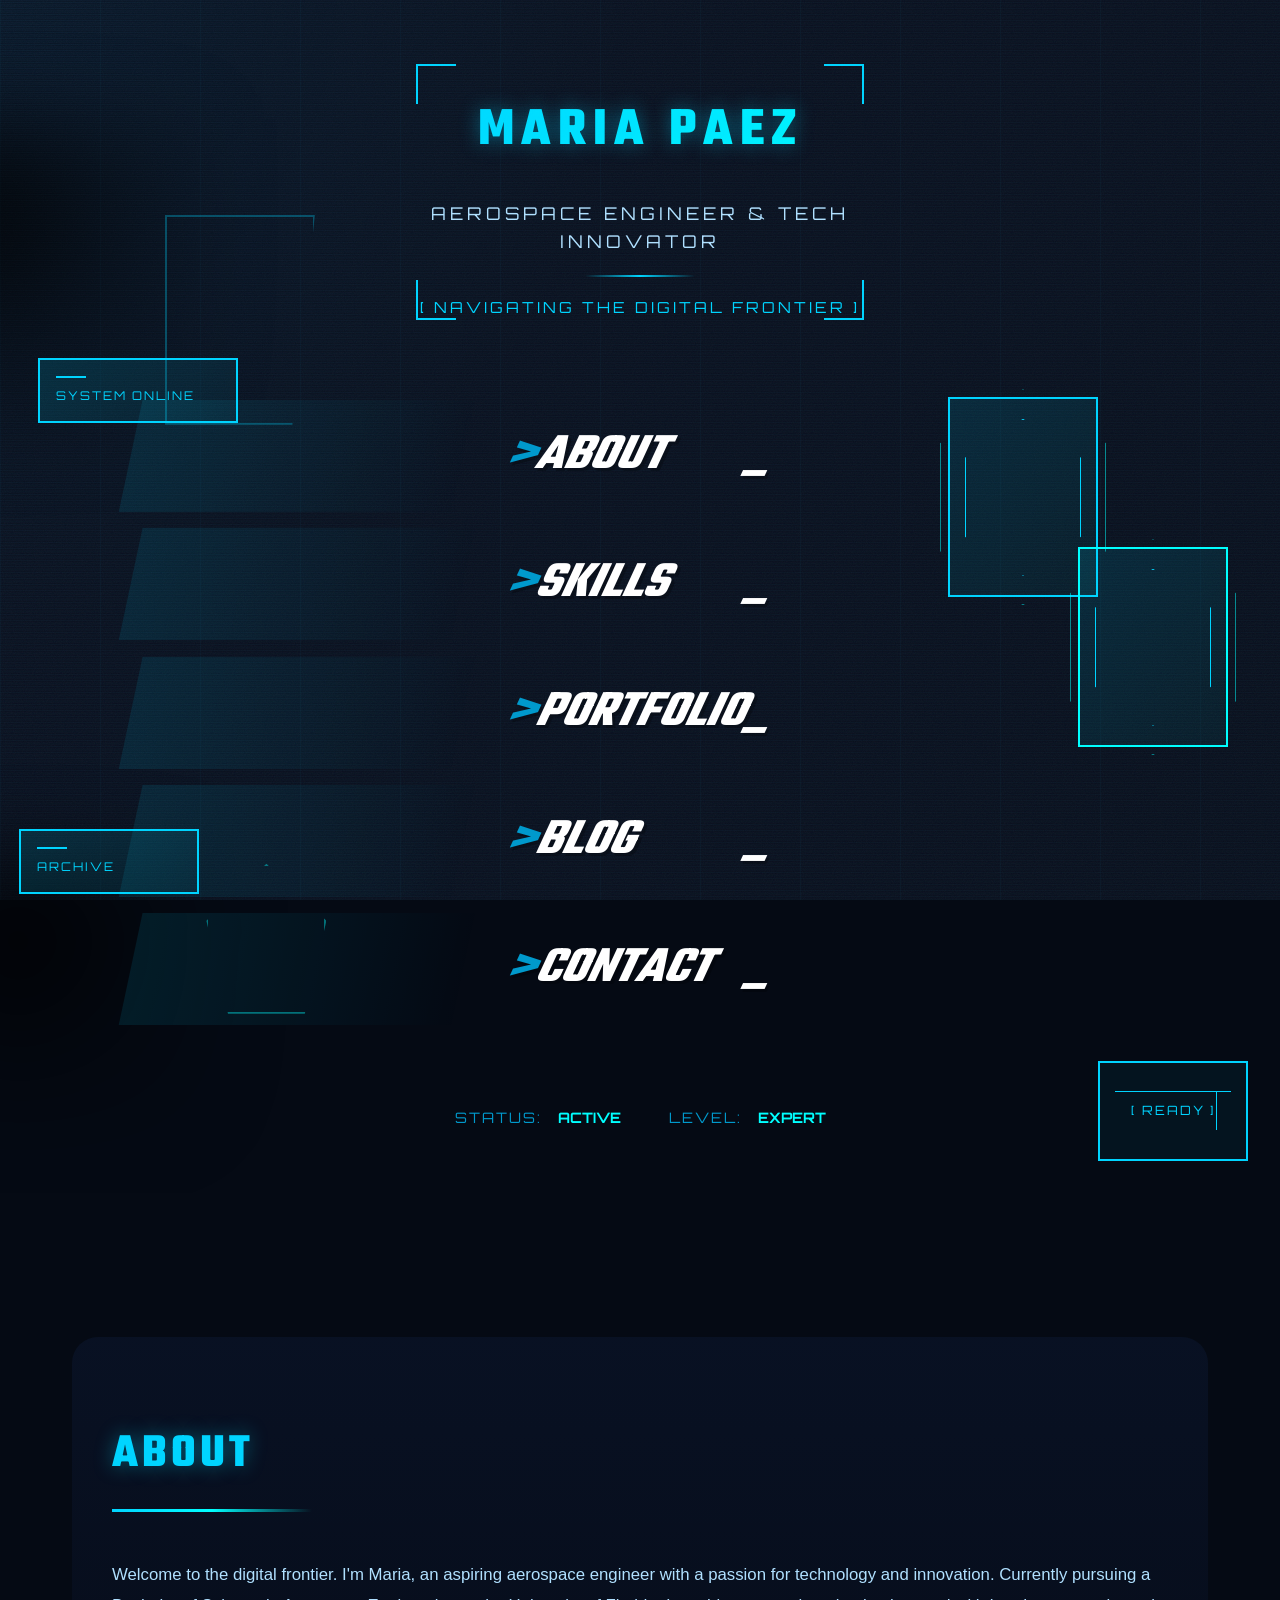
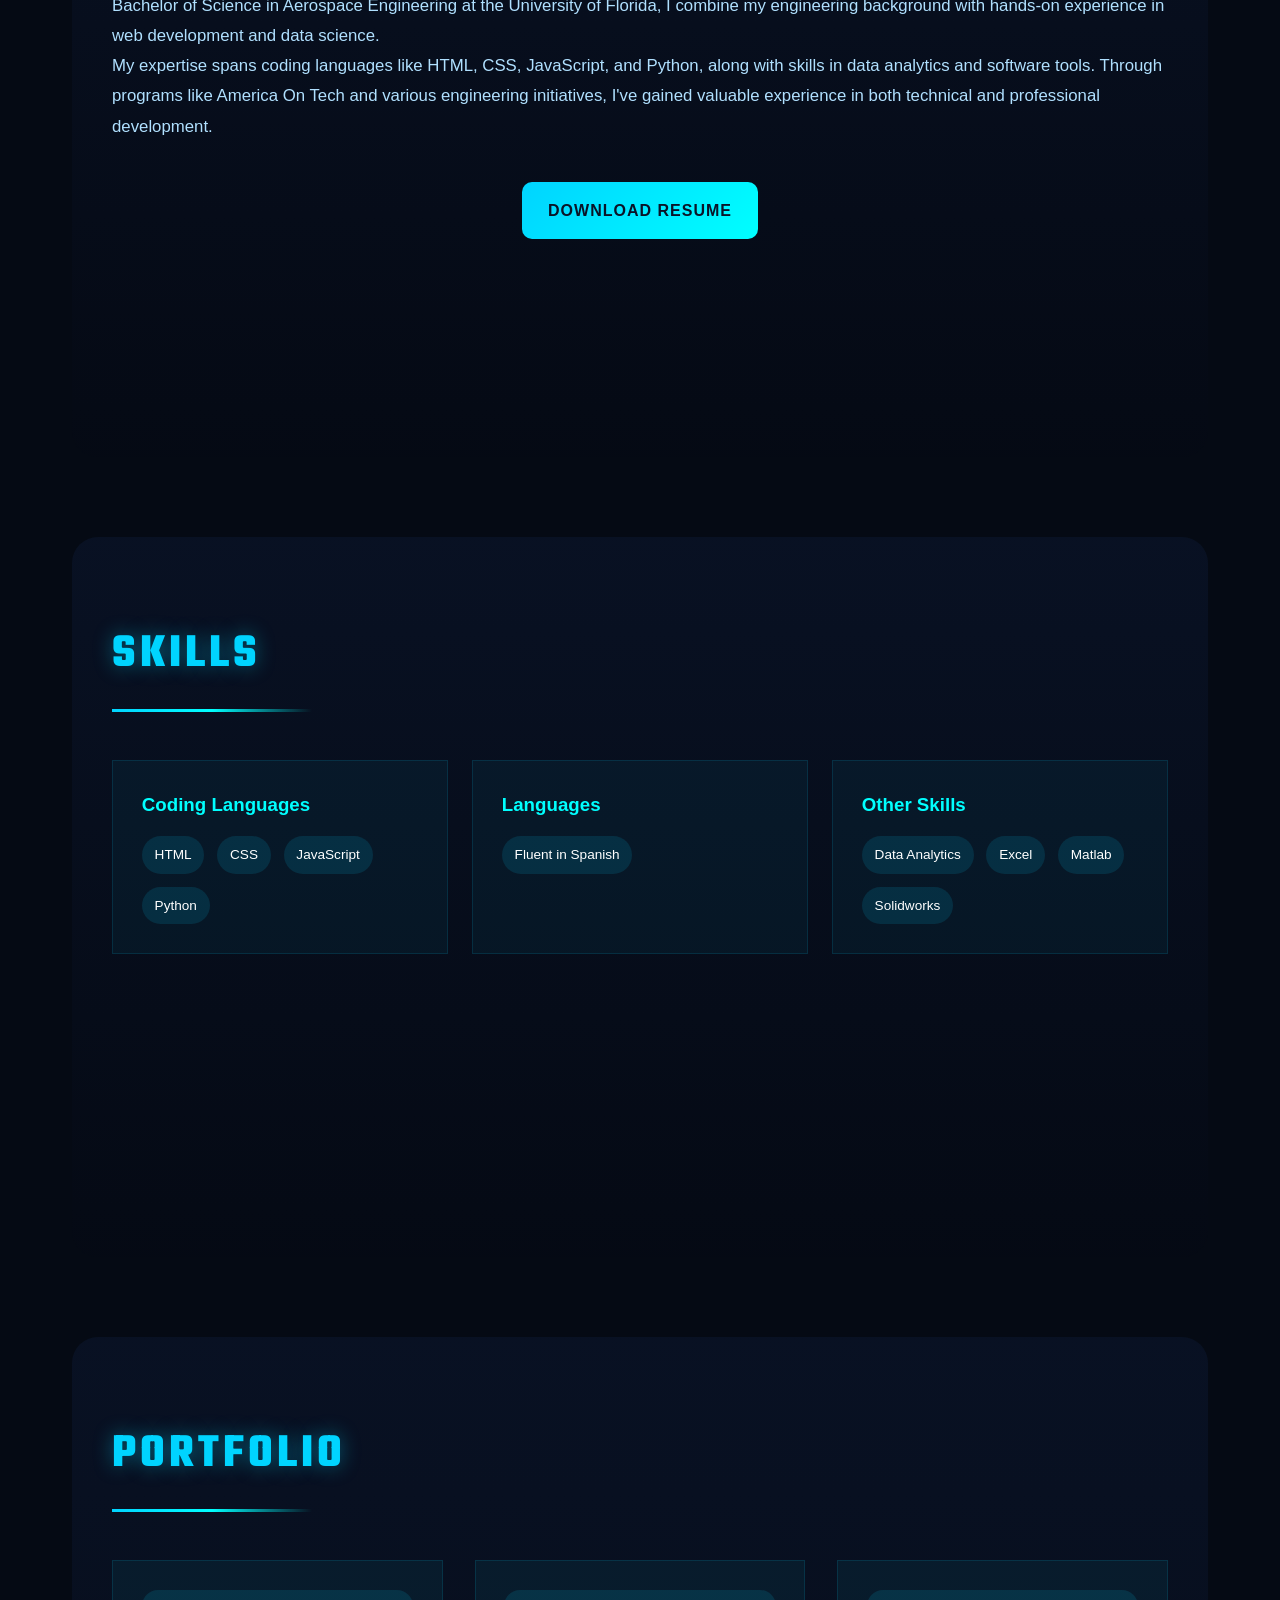
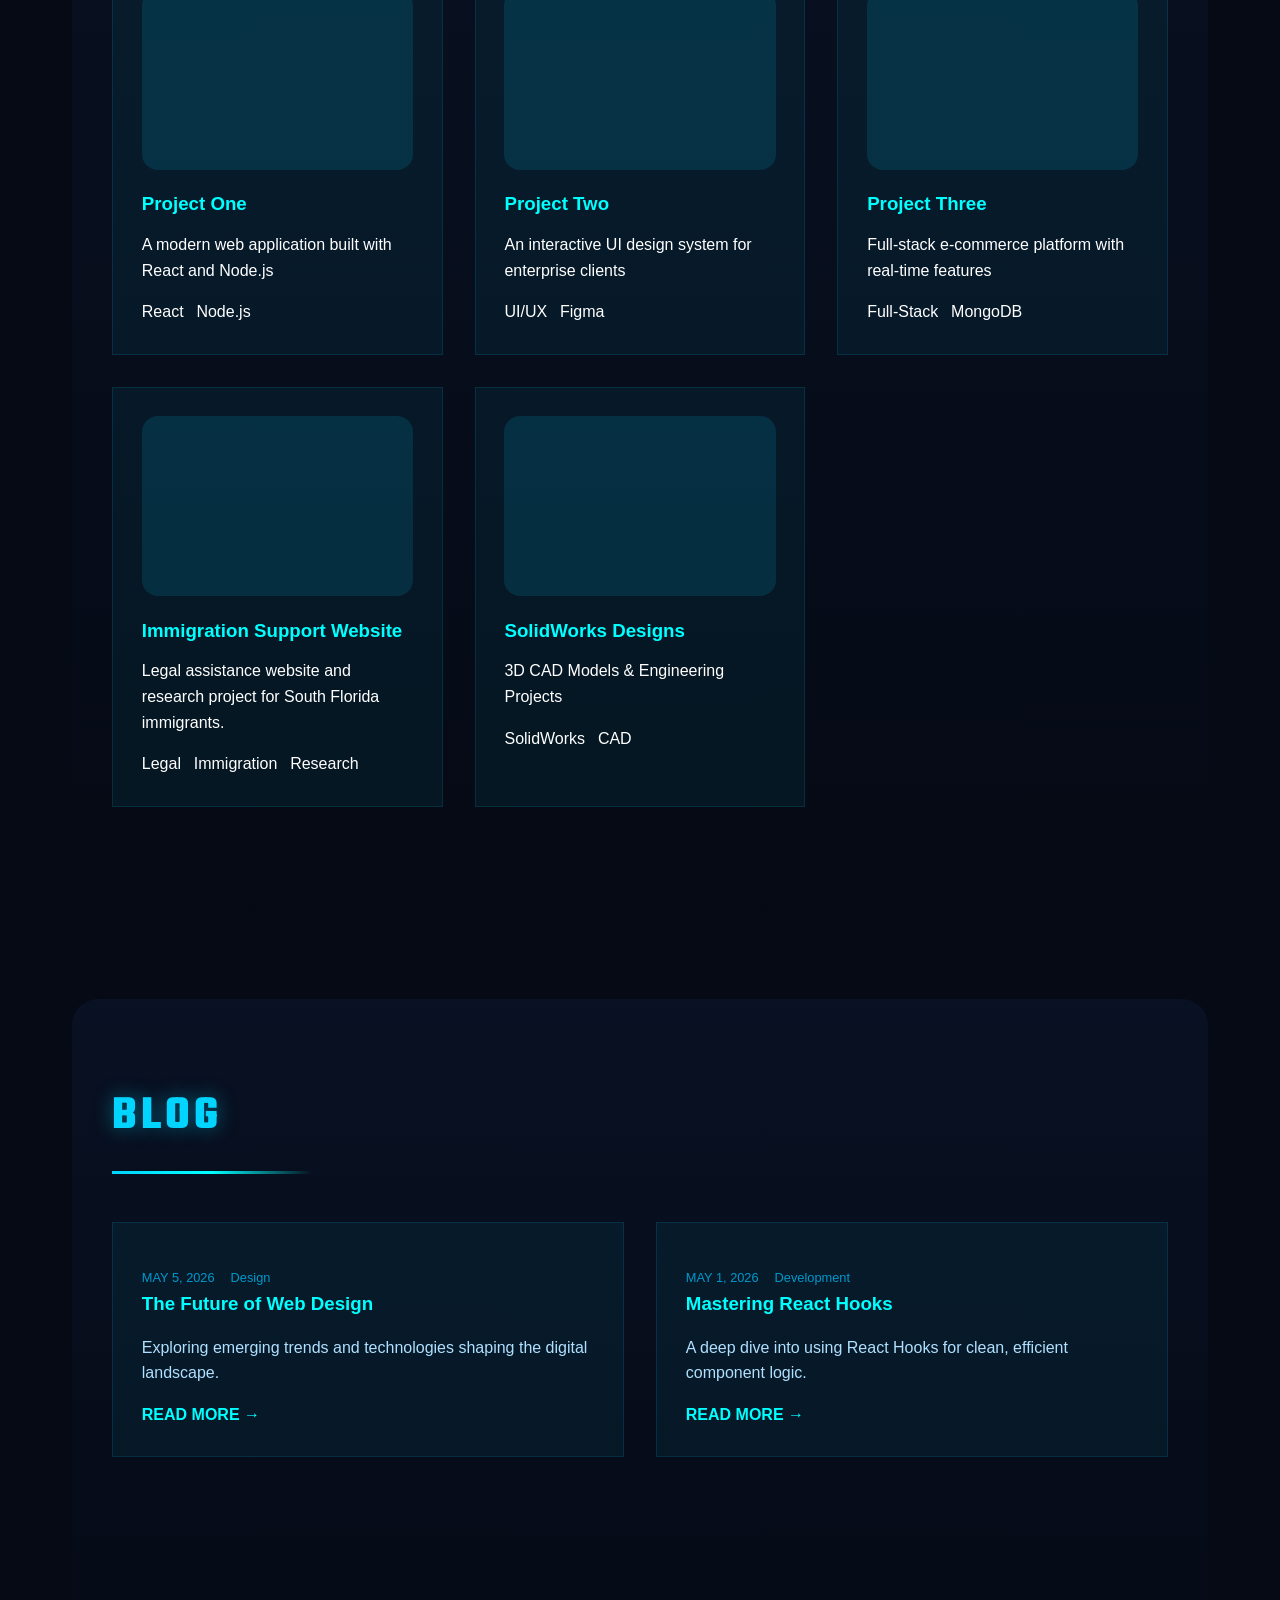
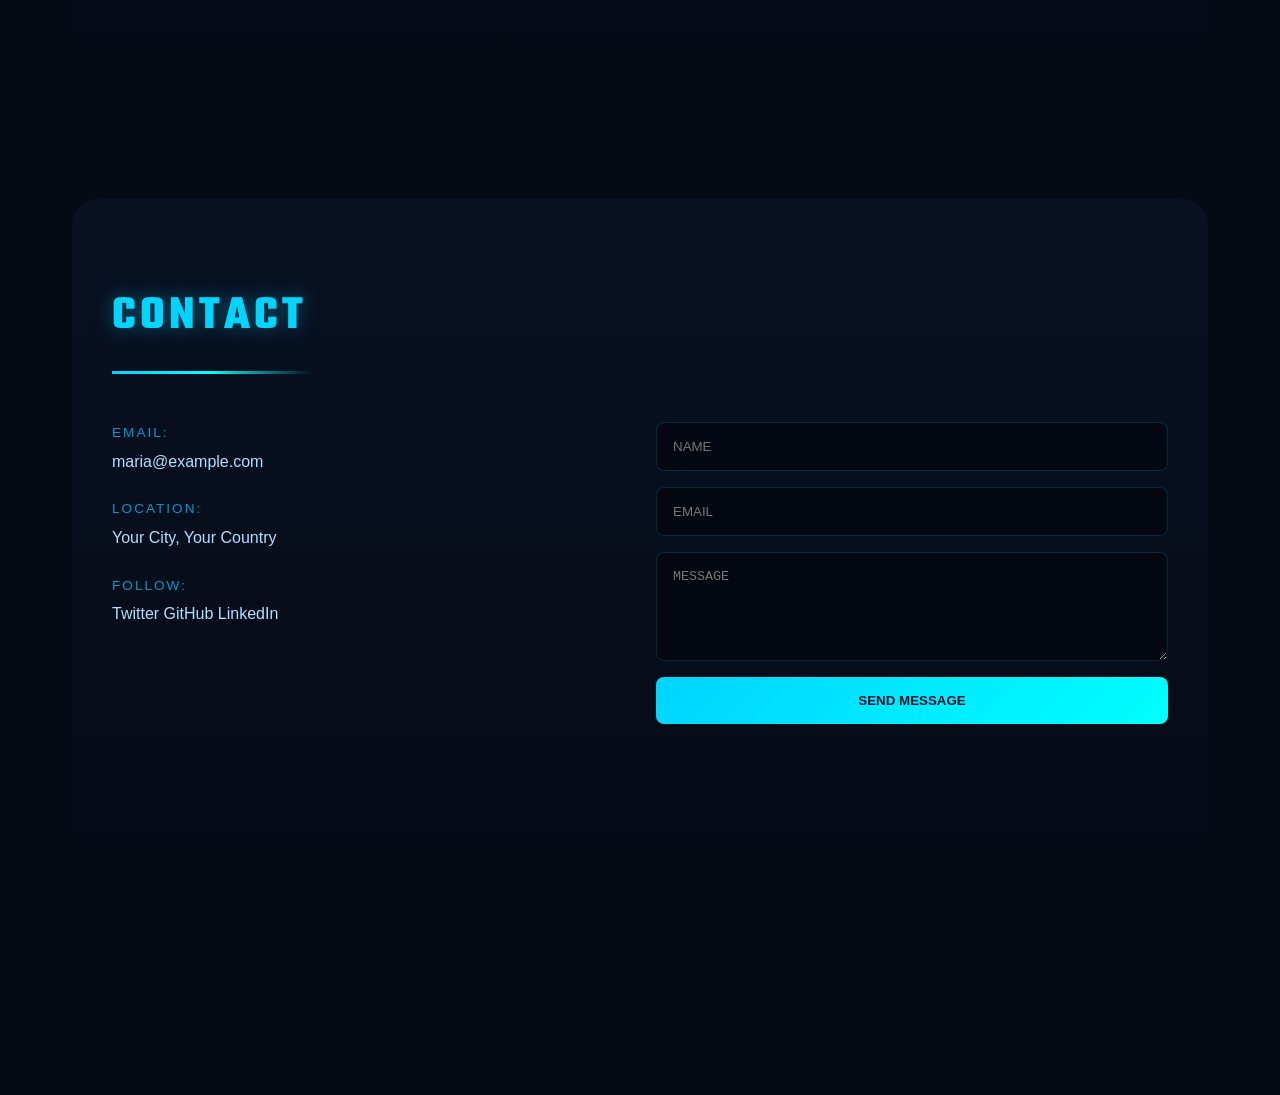
==== index.html @ cc9f0dff "Add files via upload" ====
﻿<!DOCTYPE html>
<html lang="en">
<head>
    <meta charset="UTF-8">
    <meta name="viewport" content="width=device-width, initial-scale=1.0">
    <title>Maria Paez | Futuristic Portfolio</title>
    <link rel="preconnect" href="https://fonts.googleapis.com">
    <link rel="preconnect" href="https://fonts.gstatic.com" crossorigin>
    <link href="https://fonts.googleapis.com/css2?family=Orbitron:wght@400;700;900&family=Audiowide&display=swap" rel="stylesheet">
    <link href="https://fonts.googleapis.com/css2?family=Teko:wght@500;700&display=swap" rel="stylesheet">
    <link rel="stylesheet" href="style.css">
</head>
<body id="top">
    <div class="background-container">
        <div class="background-video background-video-menu active">
            <video autoplay muted loop playsinline>
                <source src="menu-video.mp4" type="video/mp4">
                <source src="menu-video.webm" type="video/webm">
                Your browser does not support the video tag.
            </video>
        </div>
        <div class="background-video background-video-sections">
            <video autoplay muted loop playsinline>
                <source src="sections-video.mp4" type="video/mp4">
                <source src="sections-video.webm" type="video/webm">
                Your browser does not support the video tag.
            </video>
        </div>
        <div class="gradient-bg"></div>
        <div class="refraction-overlay"></div>
        <div class="scanlines"></div>
        <div class="noise-texture"></div>
    </div>

    <div class="main-container">
        <div class="left-panel">
            <div class="ink-element ink-1"></div>
            <div class="ink-element ink-2"></div>
            <div class="geometric-shape geo-1"></div>
            <div class="geometric-shape geo-2"></div>
            <div class="hud-box hud-1">
                <div class="hud-line"></div>
                <div class="hud-text">SYSTEM ONLINE</div>
            </div>
            <div class="hud-box hud-2">
                <div class="hud-line"></div>
                <div class="hud-text">ARCHIVE</div>
            </div>
        </div>

        <div class="center-panel">
            <div class="title-container">
                <div class="corner-accent corner-tl"></div>
                <div class="corner-accent corner-tr"></div>
                <div class="corner-accent corner-bl"></div>
                <div class="corner-accent corner-br"></div>
                <h1 class="main-title">MARIA PAEZ</h1>
                <p class="subtitle">AEROSPACE ENGINEER & TECH INNOVATOR</p>
                <div class="divider-line"></div>
                <p class="tagline">[ NAVIGATING THE DIGITAL FRONTIER ]</p>
            </div>

            <nav class="menu-list">
                <a href="#about" class="menu-item item-1">
                    <span class="menu-prefix">&gt;</span>
                    <span class="menu-text">ABOUT</span>
                    <span class="menu-suffix">_</span>
                </a>
                <a href="#skills" class="menu-item item-2">
                    <span class="menu-prefix">&gt;</span>
                    <span class="menu-text">SKILLS</span>
                    <span class="menu-suffix">_</span>
                </a>
                <a href="#portfolio" class="menu-item item-3">
                    <span class="menu-prefix">&gt;</span>
                    <span class="menu-text">PORTFOLIO</span>
                    <span class="menu-suffix">_</span>
                </a>
                <a href="#blog" class="menu-item item-4">
                    <span class="menu-prefix">&gt;</span>
                    <span class="menu-text">BLOG</span>
                    <span class="menu-suffix">_</span>
                </a>
                <a href="#contact" class="menu-item item-5">
                    <span class="menu-prefix">&gt;</span>
                    <span class="menu-text">CONTACT</span>
                    <span class="menu-suffix">_</span>
                </a>
            </nav>

            <div class="data-display">
                <div class="data-item">
                    <span class="data-label">STATUS:</span>
                    <span class="data-value">ACTIVE</span>
                </div>
                <div class="data-item">
                    <span class="data-label">LEVEL:</span>
                    <span class="data-value">EXPERT</span>
                </div>
            </div>
        </div>

        <div class="right-panel">
            <div class="hologram-container">
                <div class="hologram hologram-1">
                    <div class="hologram-base"></div>
                    <div class="hologram-glow"></div>
                </div>
                <div class="hologram hologram-2">
                    <div class="hologram-base"></div>
                    <div class="hologram-glow"></div>
                </div>
            </div>
            <div class="hud-corner">
                <div class="corner-line corner-line-1"></div>
                <div class="corner-line corner-line-2"></div>
                <div class="corner-text">[ READY ]</div>
            </div>
        </div>
    </div>

    <div class="content-sections">
        <section id="about" class="section about-section">
            <div class="section-header">
                <h2 class="section-title">ABOUT</h2>
                <div class="title-underline"></div>
            </div>
            <div class="about-content">
                <p>Welcome to the digital frontier. I'm Maria, an aspiring aerospace engineer with a passion for technology and innovation. Currently pursuing a Bachelor of Science in Aerospace Engineering at the University of Florida, I combine my engineering background with hands-on experience in web development and data science.</p>
                <p>My expertise spans coding languages like HTML, CSS, JavaScript, and Python, along with skills in data analytics and software tools. Through programs like America On Tech and various engineering initiatives, I've gained valuable experience in both technical and professional development.</p>
            </div>
            <div class="about-actions">
                <a href="Maria Paez - Resume - (4).pdf" download class="resume-download-btn">DOWNLOAD RESUME</a>
            </div>
        </section>
        <section id="skills" class="section skills-section">
            <div class="section-header">
                <h2 class="section-title">SKILLS</h2>
                <div class="title-underline"></div>
            </div>
            <div class="skills-container">
                <div class="skill-category">
                    <h3>Coding Languages</h3>
                    <div class="skill-tags">
                        <span class="skill-tag">HTML</span>
                        <span class="skill-tag">CSS</span>
                        <span class="skill-tag">JavaScript</span>
                        <span class="skill-tag">Python</span>
                    </div>
                </div>
                <div class="skill-category">
                    <h3>Languages</h3>
                    <div class="skill-tags">
                        <span class="skill-tag">Fluent in Spanish</span>
                    </div>
                </div>
                <div class="skill-category">
                    <h3>Other Skills</h3>
                    <div class="skill-tags">
                        <span class="skill-tag">Data Analytics</span>
                        <span class="skill-tag">Excel</span>
                        <span class="skill-tag">Matlab</span>
                        <span class="skill-tag">Solidworks</span>
                    </div>
                </div>
            </div>
        </section>
        <section id="portfolio" class="section portfolio-section">
            <div class="section-header">
                <h2 class="section-title">PORTFOLIO</h2>
                <div class="title-underline"></div>
            </div>
            <div class="portfolio-grid">
                <div class="portfolio-card">
                    <div class="portfolio-image"></div>
                    <div class="portfolio-info">
                        <h3>Project One</h3>
                        <p>A modern web application built with React and Node.js</p>
                        <div class="portfolio-tags">
                            <span>React</span>
                            <span>Node.js</span>
                        </div>
                    </div>
                </div>
                <div class="portfolio-card">
                    <div class="portfolio-image"></div>
                    <div class="portfolio-info">
                        <h3>Project Two</h3>
                        <p>An interactive UI design system for enterprise clients</p>
                        <div class="portfolio-tags">
                            <span>UI/UX</span>
                            <span>Figma</span>
                        </div>
                    </div>
                </div>
                <div class="portfolio-card">
                    <div class="portfolio-image"></div>
                    <div class="portfolio-info">
                        <h3>Project Three</h3>
                        <p>Full-stack e-commerce platform with real-time features</p>
                        <div class="portfolio-tags">
                            <span>Full-Stack</span>
                            <span>MongoDB</span>
                        </div>
                    </div>
                </div>
                <div class="portfolio-card">
                    <a href="South%20Florida%20Immigration%20Protection/index.html" target="_blank" style="text-decoration: none; color: inherit; display: block;">
                        <div class="portfolio-image" style="background-image: url('South%20Florida%20Immigration%20Protection/thumbnail.jpg'); background-size: cover; background-position: center;"></div>
                        <div class="portfolio-info">
                            <h3>Immigration Support Website</h3>
                            <p>Legal assistance website and research project for South Florida immigrants.</p>
                            <div class="portfolio-tags">
                                <span>Legal</span>
                                <span>Immigration</span>
                                <span>Research</span>
                            </div>
                        </div>
                    </a>
                </div>
                <div class="portfolio-card">
                    <a href="solidworks.html" style="text-decoration: none; color: inherit; display: block;">
                        <div class="portfolio-image" style="background-image: url('SolidWorks-thumbnail.png'); background-size: cover; background-position: center;"></div>
                        <div class="portfolio-info">
                            <h3>SolidWorks Designs</h3>
                            <p>3D CAD Models & Engineering Projects</p>
                            <div class="portfolio-tags">
                                <span>SolidWorks</span>
                                <span>CAD</span>
                            </div>
                        </div>
                    </a>
                </div>
            </div>
        </section>
        <section id="blog" class="section blog-section">
            <div class="section-header">
                <h2 class="section-title">BLOG</h2>
                <div class="title-underline"></div>
            </div>
            <div class="blog-grid">
                <article class="blog-card">
                    <div class="blog-meta">
                        <span class="blog-date">MAY 5, 2026</span>
                        <span class="blog-category">Design</span>
                    </div>
                    <h3>The Future of Web Design</h3>
                    <p>Exploring emerging trends and technologies shaping the digital landscape.</p>
                    <a href="#" class="read-more">READ MORE →</a>
                </article>
                <article class="blog-card">
                    <div class="blog-meta">
                        <span class="blog-date">MAY 1, 2026</span>
                        <span class="blog-category">Development</span>
                    </div>
                    <h3>Mastering React Hooks</h3>
                    <p>A deep dive into using React Hooks for clean, efficient component logic.</p>
                    <a href="#" class="read-more">READ MORE →</a>
                </article>
            </div>
        </section>
        <section id="contact" class="section contact-section">
            <div class="section-header">
                <h2 class="section-title">CONTACT</h2>
                <div class="title-underline"></div>
            </div>
            <div class="contact-container">
                <div class="contact-info">
                    <div class="contact-item">
                        <span class="contact-label">EMAIL:</span>
                        <a href="mailto:maria@example.com">maria@example.com</a>
                    </div>
                    <div class="contact-item">
                        <span class="contact-label">LOCATION:</span>
                        <p>Your City, Your Country</p>
                    </div>
                    <div class="contact-item">
                        <span class="contact-label">FOLLOW:</span>
                        <div class="social-links">
                            <a href="#" class="social-link">Twitter</a>
                            <a href="#" class="social-link">GitHub</a>
                            <a href="#" class="social-link">LinkedIn</a>
                        </div>
                    </div>
                </div>
                <form class="contact-form" id="contactForm">
                    <input type="text" placeholder="NAME" required>
                    <input type="email" placeholder="EMAIL" required>
                    <textarea placeholder="MESSAGE" rows="5" required></textarea>
                    <button type="submit" class="submit-btn">SEND MESSAGE</button>
                </form>
            </div>
        </section>
    </div>

    <a href="#top" class="back-to-menu">← BACK TO MENU</a>
    <script src="script.js"></script>
</body>
</html>
---- style.css ----
﻿:root {
    --primary-blue: #00d4ff;
    --secondary-blue: #0099cc;
    --accent-blue: #00ffff;
    --dark-bg: #0a1428;
    --darker-bg: #050a14;
    --text-white: #ffffff;
    --text-secondary: #b0e0ff;
    --glow-color: #00d4ff;
    --cyber-font: 'Teko', sans-serif;
    --data-font: 'Orbitron', monospace;
}

* {
    margin: 0;
    padding: 0;
    box-sizing: border-box;
}

html {
    scroll-behavior: smooth;
}

body {
    font-family: 'Segoe UI', Tahoma, Geneva, Verdana, sans-serif;
    color: var(--text-white);
    line-height: 1.6;
    overflow-x: hidden;
    position: relative;
    min-height: 100vh;
    background: #050a14;
}

.background-container {
    position: fixed;
    top: 0;
    left: 0;
    width: 100%;
    height: 100%;
    z-index: -1;
    overflow: hidden;
}

.background-video {
    position: absolute;
    inset: 0;
    opacity: 0;
    transition: opacity 1s ease;
    pointer-events: none;
    background: radial-gradient(circle at top left, rgba(0,212,255,0.15), transparent 40%);
}

.background-video.active {
    opacity: 1;
}

.background-video video {
    position: absolute;
    top: 50%;
    left: 50%;
    width: 100vw;
    height: 100vh;
    min-width: 100%;
    min-height: 100%;
    object-fit: cover;
    transform: translate(-50%, -50%);
    pointer-events: none;
}

.gradient-bg {
    position: absolute;
    width: 100%;
    height: 100%;
    background: linear-gradient(135deg, rgba(10, 20, 40, 0.75) 0%, rgba(5, 10, 20, 0.75) 100%);
    background-size: 400% 400%;
    animation: gradientShift 15s ease infinite;
}

.refraction-overlay {
    position: absolute;
    width: 100%;
    height: 100%;
    background-image: repeating-linear-gradient(0deg, rgba(0,212,255,0.02), rgba(0,212,255,0.02) 1px, transparent 1px, transparent 3px),
        repeating-linear-gradient(90deg, rgba(0,212,255,0.03), rgba(0,212,255,0.03) 1px, transparent 1px, transparent 100px);
    animation: refraction 20s linear infinite;
}

.scanlines {
    position: absolute;
    width: 100%;
    height: 100%;
    background-image: repeating-linear-gradient(0deg, rgba(0,0,0,0.12), rgba(0,0,0,0.12) 1px, transparent 1px, transparent 2px);
    pointer-events: none;
    animation: scanPulse 8s ease-in-out infinite;
}

.noise-texture {
    position: absolute;
    width: 100%;
    height: 100%;
    background-image: url('data:image/svg+xml,<svg xmlns="http://www.w3.org/2000/svg" width="100" height="100"><filter id="noise"><feTurbulence type="fractalNoise" baseFrequency="0.9" numOctaves="4"/></filter><rect width="100" height="100" filter="url(%23noise)" opacity="0.05"/></svg>');
    animation: noiseFlicker 0.5s infinite;
}

@keyframes gradientShift {
    0% { background-position: 0% 50%; }
    50% { background-position: 100% 50%; }
    100% { background-position: 0% 50%; }
}

@keyframes refraction {
    0% { transform: translateX(0); }
    100% { transform: translateX(10px); }
}

@keyframes scanPulse {
    0%, 100% { opacity: 0.18; }
    50% { opacity: 0.36; }
}

@keyframes noiseFlicker {
    0%, 100% { opacity: 0.05; }
    50% { opacity: 0.1; }
}

.main-container {
    display: flex;
    min-height: 100vh;
    position: relative;
    z-index: 10;
}

.main-container.hidden {
    display: none;
}

.left-panel {
    flex: 1;
    position: relative;
    overflow: hidden;
    padding: 4rem 2rem;
}

.ink-element {
    position: absolute;
    background: radial-gradient(ellipse at 30% 30%, rgba(0,0,0,0.75), rgba(0,0,0,0.2), transparent);
    filter: blur(40px);
    pointer-events: none;
}

.ink-1 {
    width: 320px;
    height: 320px;
    top: 10%;
    left: -120px;
    animation: drift 22s ease-in-out infinite;
}

.ink-2 {
    width: 280px;
    height: 280px;
    bottom: 5%;
    left: -70px;
    animation: drift 24s ease-in-out infinite reverse;
}

.geometric-shape {
    position: absolute;
    border: 2px solid rgba(0,212,255,0.3);
    pointer-events: none;
}

.geo-1 {
    width: 150px;
    height: 210px;
    top: 18%;
    right: 18%;
    clip-path: polygon(0% 0%, 100% 0%, 85% 100%, 0% 100%);
    animation: tilt 8s ease-in-out infinite;
}

.geo-2 {
    width: 120px;
    height: 150px;
    bottom: 15%;
    right: 15%;
    clip-path: polygon(50% 0%, 100% 38%, 82% 100%, 18% 100%, 0% 38%);
    border-color: rgba(0,255,255,0.4);
    animation: rotate 12s linear infinite;
}

.hud-box {
    position: absolute;
    border: 2px solid var(--primary-blue);
    padding: 1rem;
    background: rgba(0,212,255,0.05);
}

.hud-box::before {
    content: '';
    position: absolute;
    inset: 0;
    background: linear-gradient(135deg, rgba(0,212,255,0.1), transparent);
    pointer-events: none;
}

.hud-1 {
    width: 200px;
    top: 30%;
    left: 10%;
    animation: pulse-box 4s ease-in-out infinite;
}

.hud-2 {
    width: 180px;
    bottom: 25%;
    left: 5%;
    animation: pulse-box 5s ease-in-out infinite 0.5s;
}

.hud-line {
    width: 30px;
    height: 2px;
    background: var(--primary-blue);
    margin-bottom: 0.5rem;
}

.hud-text {
    font-size: 0.75rem;
    color: var(--primary-blue);
    font-family: var(--data-font);
    letter-spacing: 2px;
    animation: glitch 3s ease-in-out infinite;
}

@keyframes drift {
    0%, 100% { transform: translate(0); }
    25% { transform: translate(10px, -20px); }
    75% { transform: translate(-10px, 20px); }
}

@keyframes tilt {
    0%, 100% { transform: rotateY(0deg) rotateX(0deg); }
    50% { transform: rotateY(5deg) rotateX(5deg); }
}

@keyframes rotate {
    0% { transform: rotate(0deg); }
    100% { transform: rotate(360deg); }
}

.center-panel {
    flex: 1.4;
    display: flex;
    flex-direction: column;
    justify-content: center;
    align-items: center;
    padding: 4rem 2rem;
    position: relative;
}

.title-container {
    position: relative;
    margin-bottom: 3rem;
    text-align: center;
    width: 100%;
    max-width: 760px;
}

.corner-accent {
    position: absolute;
    border: 2px solid var(--primary-blue);
    width: 40px;
    height: 40px;
}

.corner-tl { top: 0; left: 0; border-right: none; border-bottom: none; }
.corner-tr { top: 0; right: 0; border-left: none; border-bottom: none; }
.corner-bl { bottom: 0; left: 0; border-right: none; border-top: none; }
.corner-br { bottom: 0; right: 0; border-left: none; border-top: none; }

.main-title {
    font-size: 3.4rem;
    font-family: var(--cyber-font);
    font-weight: 900;
    letter-spacing: 7px;
    background: linear-gradient(135deg, var(--primary-blue), var(--accent-blue));
    -webkit-background-clip: text;
    -webkit-text-fill-color: transparent;
    background-clip: text;
    text-shadow: 0 0 20px rgba(0,212,255,0.4);
    animation: titleGlow 3s ease-in-out infinite;
    margin: 1.5rem 0;
}

.subtitle {
    font-size: 1.1rem;
    letter-spacing: 4px;
    color: var(--text-secondary);
    font-family: var(--data-font);
    margin-bottom: 1.2rem;
}

.divider-line {
    width: 110px;
    height: 2px;
    background: linear-gradient(90deg, transparent, var(--primary-blue), transparent);
    margin: 1.2rem auto;
    animation: expandLine 2s ease-in-out infinite;
}

.tagline {
    font-size: 0.95rem;
    color: var(--primary-blue);
    font-family: var(--data-font);
    letter-spacing: 3px;
    animation: blink 2s ease-in-out infinite;
}

.menu-list {
    display: flex;
    flex-direction: column;
    gap: 1rem;
    margin: 2rem auto;
    width: auto;
    max-width: 520px;
    align-items: center;
    justify-content: center;
}

.menu-item {
    display: flex;
    align-items: center;
    justify-content: center;
    gap: 0.05rem;
    padding: 0.95rem 2.4rem;
    color: var(--text-white);
    text-decoration: none;
    font-size: 3.2rem;
    font-family: var(--cyber-font);
    font-weight: 700;
    font-style: italic;
    text-transform: uppercase;
    letter-spacing: 0.5px;
    position: relative;
    cursor: pointer;
    transition: all 0.25s ease;
    overflow: visible;
    transform: skew(-12deg);
    text-shadow: 3px 3px 0 rgba(0,0,0,0.25);
    width: 100%;
    min-width: 0;
}

.menu-item::before {
    content: '';
    position: absolute;
    inset: 0;
    background: linear-gradient(90deg, rgba(0,212,255,0.1) 0%, transparent 100%);
    transform: translateX(-100%);
    transition: transform 0.3s ease;
    pointer-events: none;
}

.menu-item:hover::before { transform: translateX(0); }

.menu-item::after {
    content: '';
    position: absolute;
    top: 50%;
    left: -10%;
    width: 120%;
    height: 14px;
    background: rgba(0,212,255,0.18);
    transform: rotate(-15deg);
    clip-path: polygon(0 50%, 12% 0, 100% 0, 88% 100%, 0 50%);
    opacity: 0;
    transition: opacity 0.25s ease;
}

.menu-item:hover {
    color: var(--accent-blue);
    transform: skew(-12deg) translateX(24px);
    text-shadow: 0 0 12px rgba(0,212,255,0.8), 0 0 24px rgba(0,212,255,0.5);
}

.menu-item:hover::after { opacity: 1; }

.menu-prefix { color: var(--secondary-blue); font-weight: bold; transition: color 0.3s ease; }
.menu-item:hover .menu-prefix { color: var(--accent-blue); }

.menu-text { flex: 1; transition: all 0.3s ease; letter-spacing: normal; }
.menu-suffix { animation: cursorBlink 1s ease-in-out infinite; }

@keyframes cursorBlink { 0%,49%,100%{opacity:1;} 50%,99%{opacity:0;} }

.data-display { display: flex; gap: 3rem; margin-top: 3rem; font-family: var(--data-font); font-size: 0.9rem; }
.data-item { display: flex; align-items: center; gap: 1rem; }
.data-label { color: var(--secondary-blue); letter-spacing: 2px; }
.data-value { color: var(--accent-blue); font-weight: bold; animation: dataGlow 2s ease-in-out infinite; }

@keyframes dataGlow { 0%,100%{ text-shadow: 0 0 5px rgba(0,255,255,0.5);} 50%{ text-shadow:0 0 15px rgba(0,255,255,0.8);} }

.right-panel { flex: 1; position: relative; overflow: hidden; padding: 4rem 2rem; display: flex; flex-direction: column; justify-content: center; align-items: center; }
.hologram-container { position: relative; width: 280px; height: 350px; margin-bottom: 3rem; }
.hologram { position: absolute; width: 150px; height: 200px; border: 2px solid var(--primary-blue); display: flex; align-items: center; justify-content: center; background: linear-gradient(135deg, rgba(0,212,255,0.12), rgba(0,255,255,0.05)); }
.hologram-1 { top: 0; left: 0; animation: floatHolo1 6s ease-in-out infinite; }
.hologram-2 { bottom: 0; right: 0; animation: floatHolo2 8s ease-in-out infinite; border-color: var(--accent-blue); }
.hologram-base { width: 80%; height: 80%; border: 1px solid var(--primary-blue); clip-path: polygon(50% 0%,100% 25%,100% 75%,50% 100%,0% 75%,0% 25%); animation: rotate 8s linear infinite; }
.hologram-glow { position: absolute; inset: -10px; border: 1px solid var(--accent-blue); clip-path: polygon(50% 0%,100% 25%,100% 75%,50% 100%,0% 75%,0% 25%); opacity: 0.5; animation: holoPulse 2s ease-in-out infinite; }

@keyframes floatHolo1 { 0%,100%{transform:translate(0);} 25%{transform:translate(-10px,-20px);} 75%{transform:translate(10px,20px);} }
@keyframes floatHolo2 { 0%,100%{transform:translate(0);} 25%{transform:translate(10px,20px);} 75%{transform:translate(-10px,-20px);} }
@keyframes holoPulse { 0%,100%{opacity:0.3;} 50%{opacity:0.8;} }

.hud-corner { position: absolute; bottom: 2rem; right: 2rem; width: 150px; height: 100px; border: 2px solid var(--primary-blue); display: flex; align-items: center; justify-content: center; background: rgba(0,212,255,0.05); }
.corner-line { position: absolute; background: var(--primary-blue); }
.corner-line-1 { width: 80%; height: 1px; top: 30%; }
.corner-line-2 { width: 1px; height: 40%; right: 20%; }
.corner-text { font-family: var(--data-font); font-size: 0.8rem; color: var(--primary-blue); letter-spacing: 2px; animation: cornerBlink 1.5s ease-in-out infinite; }

@keyframes cornerBlink { 0%,50%,100%{opacity:1;} 75%{opacity:0.3;} }

.content-sections { min-height: 100vh; padding: 4rem 2rem 6rem; max-width: 1200px; margin: 0 auto; position: relative; z-index: 5; }
.content-sections.hidden { display: none; }

.section { min-height: 80vh; margin: 5rem 0; padding: 5rem 2.5rem 7rem; position: relative; background-position: center; background-size: cover; background-repeat: no-repeat; background-blend-mode: overlay; overflow: hidden; border-radius: 26px; }
.section-header { margin-bottom: 3rem; }
.section-title { font-size: 3rem; font-family: var(--cyber-font); font-weight: 900; letter-spacing: 4px; color: var(--primary-blue); text-transform: uppercase; margin-bottom: 1rem; text-shadow: 0 0 20px rgba(0,212,255,0.4); }
.title-underline { width: 200px; height: 3px; background: linear-gradient(90deg, var(--primary-blue), var(--accent-blue), transparent); animation: expandUnderline 2s ease-in-out infinite; }

@keyframes expandUnderline { 0%,100%{width:200px;} 50%{width:300px;} }

.about-section,
.education-section,
.experience-section,
.activities-section,
.awards-section,
.skills-section,
.portfolio-section,
.solidworks-section,
.blog-section,
.contact-section {
    background: linear-gradient(180deg, rgba(10,20,40,0.75), rgba(5,10,20,0.75));
}

.about-content, .about-content p { color: var(--text-secondary); font-size: 1.05rem; line-height: 1.8; }

.education-grid { display: grid; grid-template-columns: repeat(auto-fit, minmax(280px, 1fr)); gap: 2rem; }
.edu-card { background: linear-gradient(135deg, rgba(0,212,255,0.05), rgba(0,255,255,0.02)); border: 2px solid var(--primary-blue); padding: 2rem; position: relative; overflow: hidden; transition: all 0.3s ease; }
.edu-card::before { content: ''; position: absolute; top: 0; left: -100%; width: 100%; height: 100%; background: linear-gradient(90deg, transparent, rgba(0,255,255,0.2), transparent); transition:left 0.3s ease; }
.edu-card:hover { border-color: var(--accent-blue); transform: translateY(-10px); box-shadow: 0 10px 30px rgba(0,212,255,0.2); }
.edu-card:hover::before { left: 100%; }
.edu-card h3 { color: var(--accent-blue); margin-bottom: 0.5rem; font-size: 1.3rem; }
.edu-field { color: var(--primary-blue); font-weight: 600; margin-bottom: 0.5rem; }
.edu-school, .edu-year, .edu-coursework, .edu-gpa { color: var(--text-secondary); font-size: 0.95rem; }

.experience-grid, .activities-grid, .awards-grid { display: grid; grid-template-columns: repeat(auto-fit, minmax(280px, 1fr)); gap: 2rem; }
.exp-card, .act-card, .award-card { background: linear-gradient(135deg, rgba(0,212,255,0.05), rgba(0,255,255,0.02)); border: 2px solid var(--primary-blue); padding: 2rem; position: relative; overflow: hidden; transition: all 0.3s ease; }
.exp-card::before, .act-card::before, .award-card::before { content: ''; position: absolute; top: 0; left: -100%; width: 100%; height: 100%; background: linear-gradient(90deg, transparent, rgba(0,255,255,0.2), transparent); transition:left 0.3s ease; }
.exp-card:hover, .act-card:hover, .award-card:hover { border-color: var(--accent-blue); transform: translateY(-10px); box-shadow: 0 10px 30px rgba(0,212,255,0.2); }
.exp-card:hover::before, .act-card:hover::before, .award-card:hover::before { left: 100%; }
.exp-card h3, .act-card h3, .award-card h3 { color: var(--accent-blue); margin-bottom: 0.5rem; font-size: 1.3rem; }
.exp-company, .exp-dates, .act-org, .act-dates, .award-date { color: var(--text-secondary); font-size: 0.95rem; }
.exp-details { color: var(--text-secondary); font-size: 0.9rem; margin-top: 1rem; }
.exp-details li { margin-bottom: 0.5rem; }
.act-desc { color: var(--text-secondary); font-size: 0.9rem; margin-top: 1rem; }

.skills-container { display: grid; grid-template-columns: repeat(auto-fit, minmax(220px, 1fr)); gap: 1.5rem; }
.skill-category { background: rgba(0,212,255,0.05); border: 1px solid rgba(0,212,255,0.12); padding: 1.8rem; }
.skill-category h3 { color: var(--accent-blue); margin-bottom: 1rem; }
.skill-tags { display: flex; flex-wrap: wrap; gap: 0.8rem; }
.skill-tag { background: rgba(0,212,255,0.12); color: var(--text-white); padding: 0.5rem 0.8rem; border-radius: 999px; font-size: 0.85rem; }

.portfolio-grid, .blog-grid { display: grid; grid-template-columns: repeat(auto-fit, minmax(280px, 1fr)); gap: 2rem; }
.portfolio-card, .blog-card { background: rgba(0,212,255,0.06); border: 1px solid rgba(0,212,255,0.12); padding: 1.8rem; position: relative; overflow: hidden; transition: all 0.3s ease; }
.portfolio-card:hover, .blog-card:hover { transform: translateY(-8px); box-shadow: 0 10px 30px rgba(0,212,255,0.15); }
.portfolio-card a { display: block; color: inherit; text-decoration: none; }
.portfolio-image { height: 180px; background: rgba(0,212,255,0.12); margin-bottom: 1.2rem; border-radius: 16px; }
.portfolio-info h3, .blog-card h3 { color: var(--accent-blue); margin-bottom: 0.8rem; }
.portfolio-tags, .blog-meta { display: flex; flex-wrap: wrap; gap: 0.8rem; margin-top: 1rem; }
.blog-meta { font-size: 0.8rem; color: var(--secondary-blue); gap: 1rem; }
.blog-card p { margin: 1rem 0; color: var(--text-secondary); }
.read-more { color: var(--accent-blue); text-decoration: none; font-weight: 700; }

.solidworks-portfolio {
    display: grid;
    grid-template-columns: repeat(auto-fit, minmax(160px, 1fr));
    gap: 2rem;
    margin-top: 2rem;
}

.solidworks-item {
    display: flex;
    flex-direction: column;
    align-items: center;
    justify-content: center;
    text-decoration: none;
    transition: all 0.3s ease;
    cursor: pointer;
}

.solidworks-icon {
    width: 120px;
    height: 120px;
    background: linear-gradient(135deg, rgba(0,212,255,0.15), rgba(0,255,255,0.08));
    border: 2px solid var(--primary-blue);
    border-radius: 16px;
    display: flex;
    align-items: center;
    justify-content: center;
    margin-bottom: 1rem;
    transition: all 0.3s ease;
    font-size: 4rem;
    color: var(--primary-blue);
}

.solidworks-thumbnail {
    width: 120px;
    height: 120px;
    object-fit: cover;
    border: 2px solid var(--primary-blue);
    border-radius: 16px;
    margin-bottom: 1rem;
    transition: all 0.3s ease;
}

.solidworks-item:hover .solidworks-thumbnail {
    border-color: var(--accent-blue);
    transform: scale(1.1) translateY(-5px);
    box-shadow: 0 15px 35px rgba(0,212,255,0.3);
}

.solidworks-name {
    color: var(--accent-blue);
    font-size: 0.95rem;
    font-weight: 700;
    text-align: center;
    letter-spacing: 1px;
}

.solidworks-item:hover .solidworks-name {
    color: var(--accent-blue);
    text-shadow: 0 0 10px rgba(0,212,255,0.6);
}


.project-media {
    display: flex;
    flex-wrap: wrap;
    gap: 2rem;
    justify-content: center;
    margin-top: 2rem;
}

.media-item {
    flex: 1 1 300px;
    max-width: 500px;
    text-align: center;
}

.media-item h3 {
    color: var(--accent-blue);
    margin-bottom: 1rem;
    font-size: 1.2rem;
}


.about-actions {
    display: flex;
    flex-wrap: wrap;
    gap: 1rem;
    margin-top: 2.5rem;
    justify-content: center;
}

.resume-download-btn,
.section-back-btn {
    display: inline-flex;
    align-items: center;
    justify-content: center;
    padding: 1rem 1.6rem;
    background: linear-gradient(135deg, var(--primary-blue), var(--accent-blue));
    color: var(--dark-bg);
    text-decoration: none;
    border-radius: 10px;
    font-weight: 700;
    letter-spacing: 1px;
    transition: transform 0.2s ease, box-shadow 0.2s ease;
}

.resume-download-btn:hover,
.section-back-btn:hover {
    transform: translateY(-2px);
    box-shadow: 0 18px 40px rgba(0,212,255,0.25);
}

.contact-container { display: grid; grid-template-columns: 1fr 1fr; gap: 2rem; align-items: start; }
.contact-info { display: grid; gap: 1.5rem; }
.contact-item { display: flex; flex-direction: column; gap: 0.3rem; }
.contact-label { color: var(--secondary-blue); letter-spacing: 2px; font-size: 0.85rem; }
.contact-info a, .contact-info p { color: var(--text-secondary); text-decoration: none; }
.contact-form { display: grid; gap: 1rem; }
.contact-form input, .contact-form textarea { width: 100%; padding: 1rem; border-radius: 8px; border: 1px solid rgba(0,212,255,0.18); background: rgba(0,0,0,0.4); color: var(--text-white); }
.submit-btn { background: linear-gradient(135deg, var(--primary-blue), var(--accent-blue)); border: none; color: var(--dark-bg); padding: 1rem 1.5rem; border-radius: 8px; cursor: pointer; font-weight: 700; }
.submit-btn:hover { transform: translateY(-3px); box-shadow: 0 15px 30px rgba(0,212,255,0.35); }

.back-to-menu { position: fixed; bottom: 2rem; right: 2rem; padding: 1rem 1.5rem; background: linear-gradient(135deg, var(--primary-blue), var(--accent-blue)); color: var(--dark-bg); text-decoration: none; font-weight: 700; letter-spacing: 2px; border-radius: 3px; z-index: 100; opacity: 0; pointer-events: none; transition: all 0.3s ease; font-family: var(--cyber-font); }
.back-to-menu.visible { opacity: 1; pointer-events: auto; }
.back-to-menu:hover { transform: translateY(-3px); box-shadow: 0 10px 30px rgba(0,212,255,0.4); }

@media (max-width: 1200px) {
    .main-container { flex-direction: column; }
    .left-panel, .center-panel, .right-panel { min-height: auto; padding: 2rem 1rem; }
    .main-title { font-size: 2.8rem; }
    .menu-list { gap: 0.8rem; margin: 1.5rem auto; }
    .menu-item { font-size: 1.9rem; padding: 0.75rem 1.2rem; }
    .data-display { gap: 2rem; }
}

@media (max-width: 768px) {
    .left-panel, .right-panel { display: none; }
    .center-panel { padding: 2rem 1rem; }
    .main-title { font-size: 2rem; letter-spacing: 2px; }
    .subtitle { font-size: 0.95rem; }
    .tagline { font-size: 0.85rem; }
    .menu-list { gap: 0.6rem; margin: 1.2rem auto; max-width: 100%; }
    .menu-item { font-size: 1rem; padding: 0.6rem 0.9rem; gap: 0.3rem; transform: skew(-8deg); }
    .menu-prefix, .menu-suffix { font-size: 0.8rem; }
    .menu-item:hover { transform: skew(-8deg) translateX(6px); }
    .data-display { flex-direction: column; gap: 0.8rem; font-size: 0.75rem; }
    .section-title { font-size: 1.8rem; }
    .contact-container, .education-grid, .portfolio-grid, .blog-grid, .experience-grid, .activities-grid, .awards-grid { grid-template-columns: 1fr; }
    .back-to-menu { bottom: 1.5rem; right: 1.5rem; padding: 0.75rem 1rem; font-size: 0.85rem; letter-spacing: 1px; }
}

@media (max-width: 480px) {
    .main-title { font-size: 1.6rem; letter-spacing: 1px; }
    .subtitle { font-size: 0.85rem; letter-spacing: 1px; }
    .tagline { font-size: 0.75rem; }
    .menu-list { gap: 0.4rem; }
    .menu-item { font-size: 0.9rem; padding: 0.5rem 0.7rem; gap: 0.2rem; }
    .menu-prefix, .menu-suffix { display: none; }
    .menu-text { font-size: 0.9rem; }
    .data-display { gap: 0.6rem; font-size: 0.7rem; }
    .section-title { font-size: 1.5rem; }
    .back-to-menu { bottom: 1rem; right: 1rem; padding: 0.6rem 0.8rem; font-size: 0.75rem; }
}
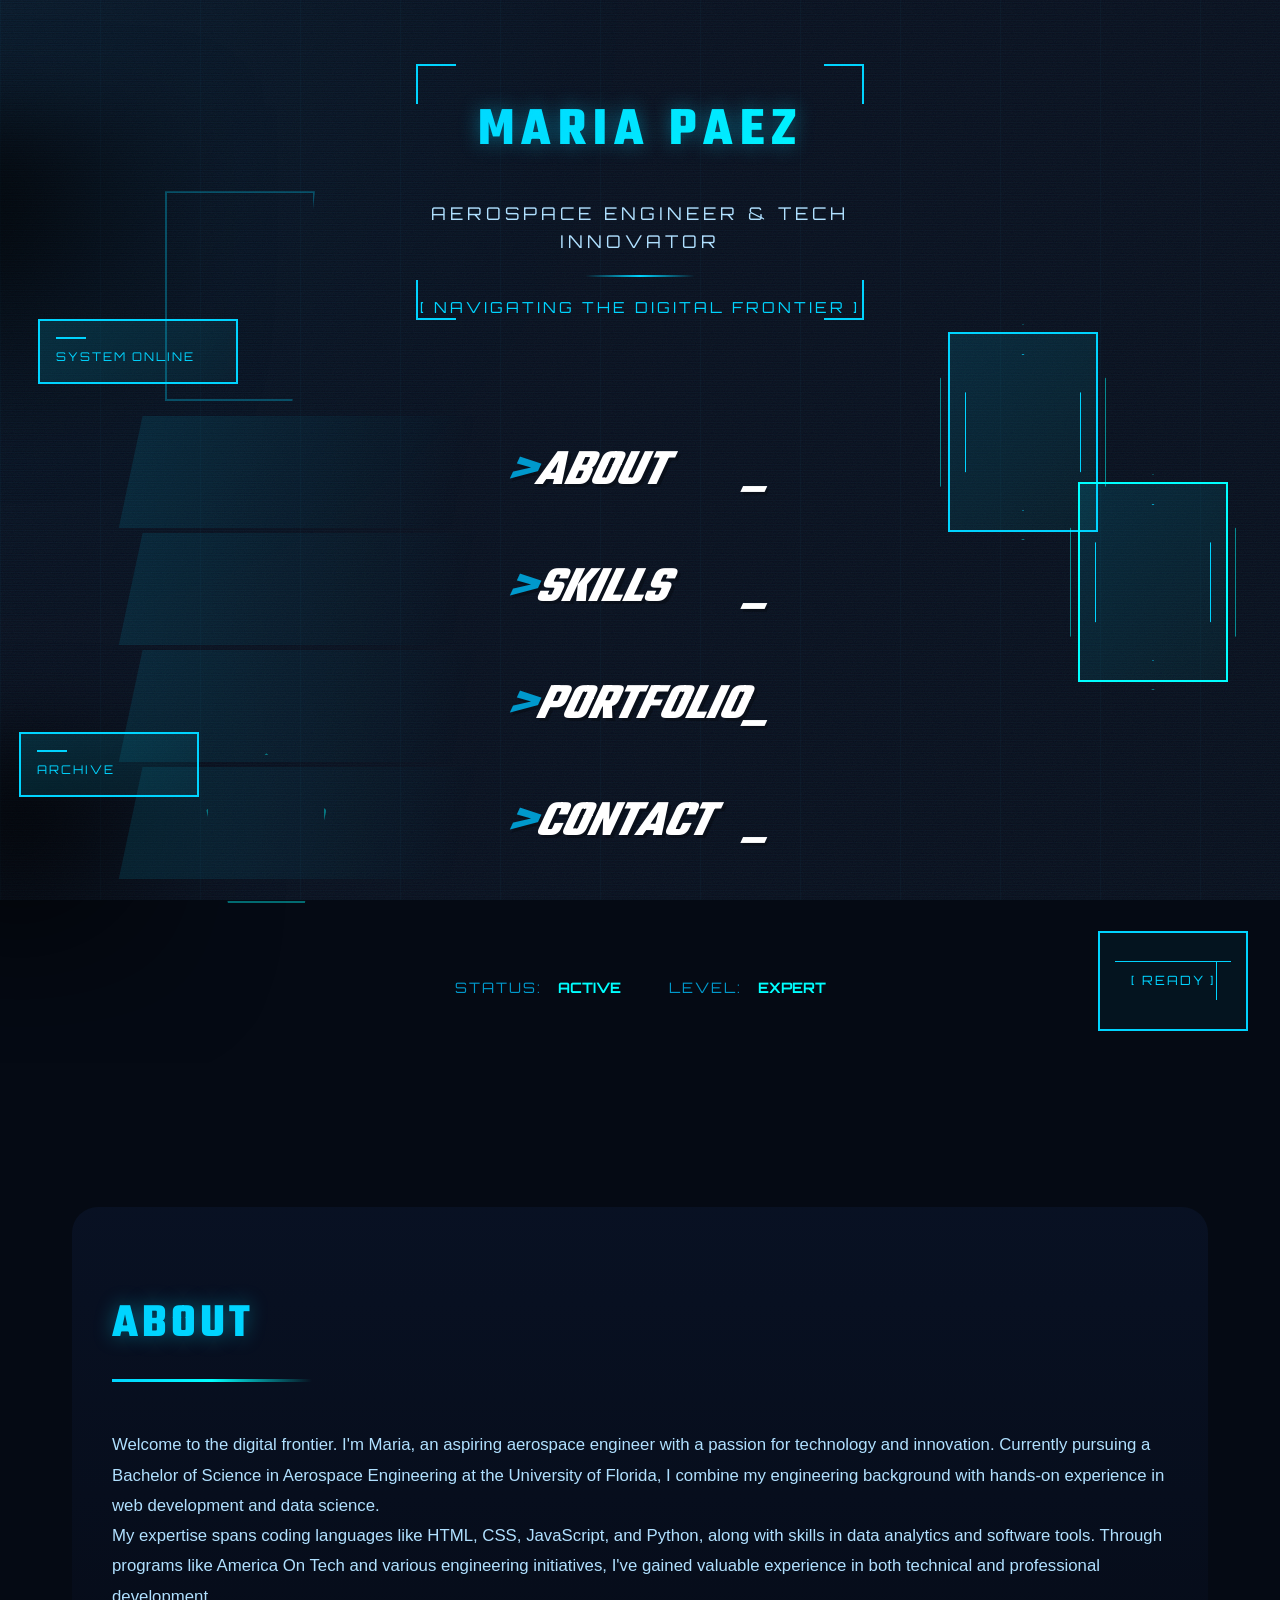
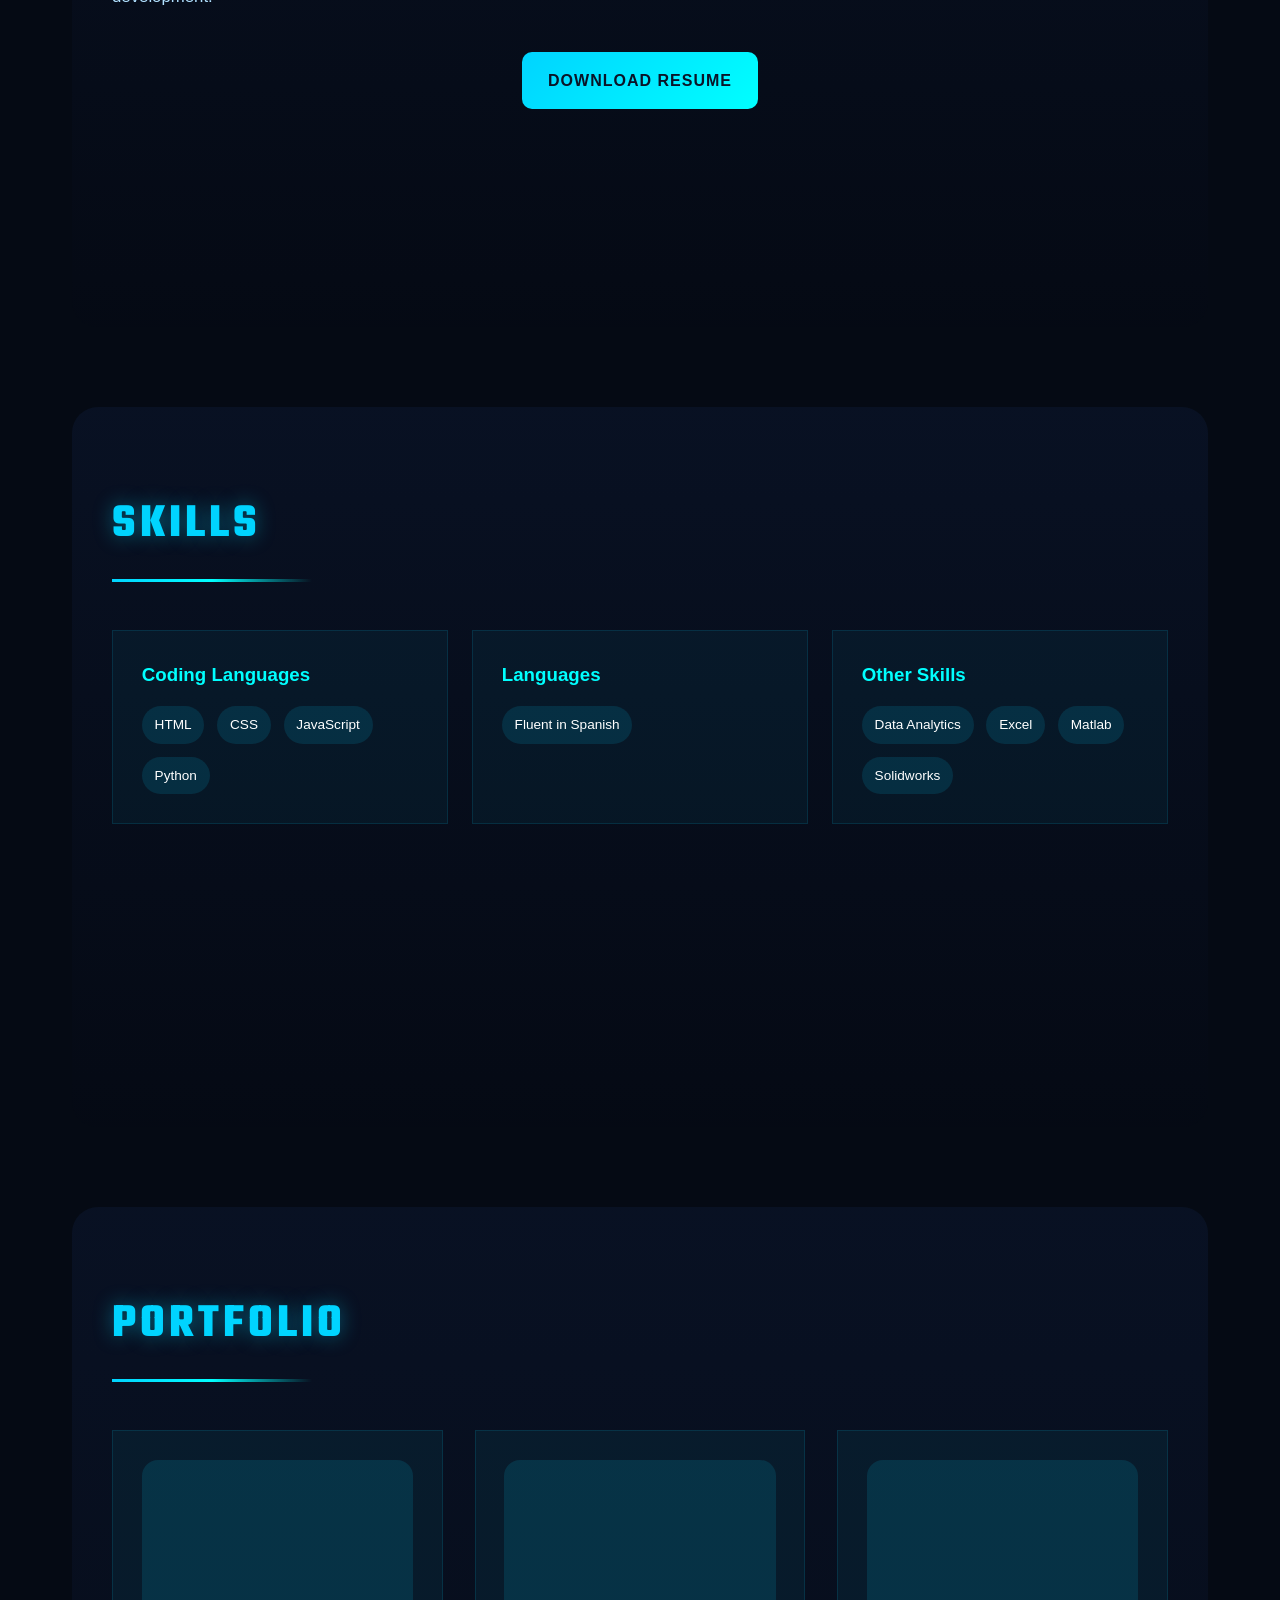
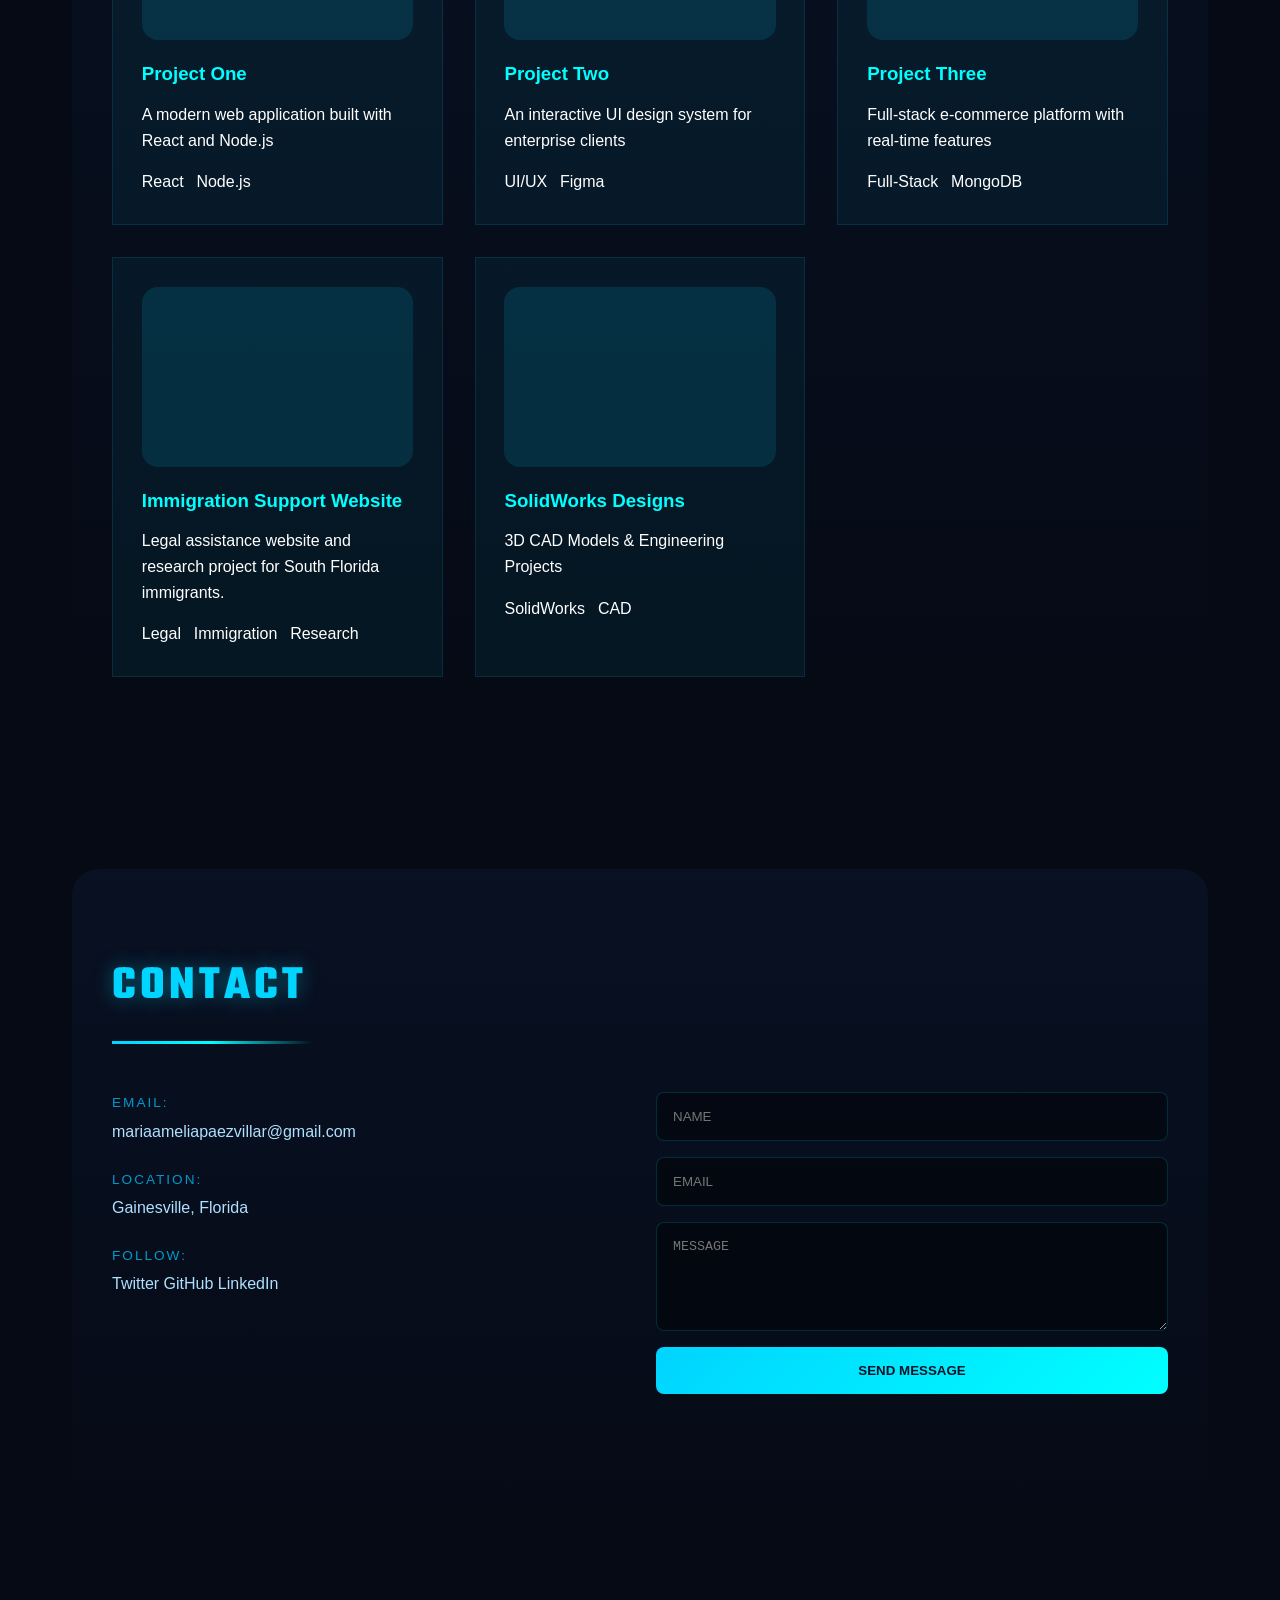
==== commit 80f066e0: "Add files via upload" ====
--- a/index.html
+++ b/index.html
@@ -11,26 +11,30 @@
     <link rel="stylesheet" href="style.css">
 </head>
 <body id="top">
+    
     <div class="background-container">
-        <div class="background-video background-video-menu active">
-            <video autoplay muted loop playsinline>
-                <source src="menu-video.mp4" type="video/mp4">
-                <source src="menu-video.webm" type="video/webm">
-                Your browser does not support the video tag.
-            </video>
-        </div>
-        <div class="background-video background-video-sections">
-            <video autoplay muted loop playsinline>
-                <source src="sections-video.mp4" type="video/mp4">
-                <source src="sections-video.webm" type="video/webm">
-                Your browser does not support the video tag.
-            </video>
-        </div>
-        <div class="gradient-bg"></div>
-        <div class="refraction-overlay"></div>
-        <div class="scanlines"></div>
-        <div class="noise-texture"></div>
-    </div>
+
+    <!-- MENU VIDEO -->
+    <div class="background-video background-video-menu active">
+        <iframe
+    src="https://www.youtube.com/embed/GzyiYB8BoRs?autoplay=1&mute=1&loop=1&playlist=GzyiYB8BoRs&controls=0&playsinline=1"
+    frameborder="0"
+    allow="autoplay; fullscreen"
+    allowfullscreen>
+        </iframe>
+    </div>
+
+    <!-- SECTIONS VIDEO -->
+    <div class="background-video background-video-sections">
+        <iframe width="560" height="315" src="https://www.youtube.com/embed/2M3aI4Ze8N8?si=EYZWv-l-63kOiSjw" title="YouTube video player" frameborder="0" allow="accelerometer; autoplay; clipboard-write; encrypted-media; gyroscope; picture-in-picture; web-share" referrerpolicy="strict-origin-when-cross-origin" allowfullscreen></iframe>
+    </div>
+
+    <div class="gradient-bg"></div>
+    <div class="refraction-overlay"></div>
+    <div class="scanlines"></div>
+    <div class="noise-texture"></div>
+
+</div>
 
     <div class="main-container">
         <div class="left-panel">
@@ -76,11 +80,7 @@
                     <span class="menu-text">PORTFOLIO</span>
                     <span class="menu-suffix">_</span>
                 </a>
-                <a href="#blog" class="menu-item item-4">
-                    <span class="menu-prefix">&gt;</span>
-                    <span class="menu-text">BLOG</span>
-                    <span class="menu-suffix">_</span>
-                </a>
+                
                 <a href="#contact" class="menu-item item-5">
                     <span class="menu-prefix">&gt;</span>
                     <span class="menu-text">CONTACT</span>
@@ -233,32 +233,6 @@
                 </div>
             </div>
         </section>
-        <section id="blog" class="section blog-section">
-            <div class="section-header">
-                <h2 class="section-title">BLOG</h2>
-                <div class="title-underline"></div>
-            </div>
-            <div class="blog-grid">
-                <article class="blog-card">
-                    <div class="blog-meta">
-                        <span class="blog-date">MAY 5, 2026</span>
-                        <span class="blog-category">Design</span>
-                    </div>
-                    <h3>The Future of Web Design</h3>
-                    <p>Exploring emerging trends and technologies shaping the digital landscape.</p>
-                    <a href="#" class="read-more">READ MORE →</a>
-                </article>
-                <article class="blog-card">
-                    <div class="blog-meta">
-                        <span class="blog-date">MAY 1, 2026</span>
-                        <span class="blog-category">Development</span>
-                    </div>
-                    <h3>Mastering React Hooks</h3>
-                    <p>A deep dive into using React Hooks for clean, efficient component logic.</p>
-                    <a href="#" class="read-more">READ MORE →</a>
-                </article>
-            </div>
-        </section>
         <section id="contact" class="section contact-section">
             <div class="section-header">
                 <h2 class="section-title">CONTACT</h2>
@@ -268,18 +242,18 @@
                 <div class="contact-info">
                     <div class="contact-item">
                         <span class="contact-label">EMAIL:</span>
-                        <a href="mailto:maria@example.com">maria@example.com</a>
+                        <a href="mailto:mariaameliapaezvillar@gmail.com">mariaameliapaezvillar@gmail.com</a>
                     </div>
                     <div class="contact-item">
                         <span class="contact-label">LOCATION:</span>
-                        <p>Your City, Your Country</p>
+                        <p>Gainesville, Florida</p>
                     </div>
                     <div class="contact-item">
                         <span class="contact-label">FOLLOW:</span>
                         <div class="social-links">
                             <a href="#" class="social-link">Twitter</a>
                             <a href="#" class="social-link">GitHub</a>
-                            <a href="#" class="social-link">LinkedIn</a>
+                            <a href="https://www.linkedin.com/in/maria-paez-41b343298" class="social-link" target="_blank">LinkedIn</a>
                         </div>
                     </div>
                 </div>
--- a/style.css
+++ b/style.css
@@ -320,8 +320,8 @@
 .menu-list {
     display: flex;
     flex-direction: column;
-    gap: 1rem;
-    margin: 2rem auto;
+    gap: 0.3rem;
+    margin: 3rem auto;
     width: auto;
     max-width: 520px;
     align-items: center;
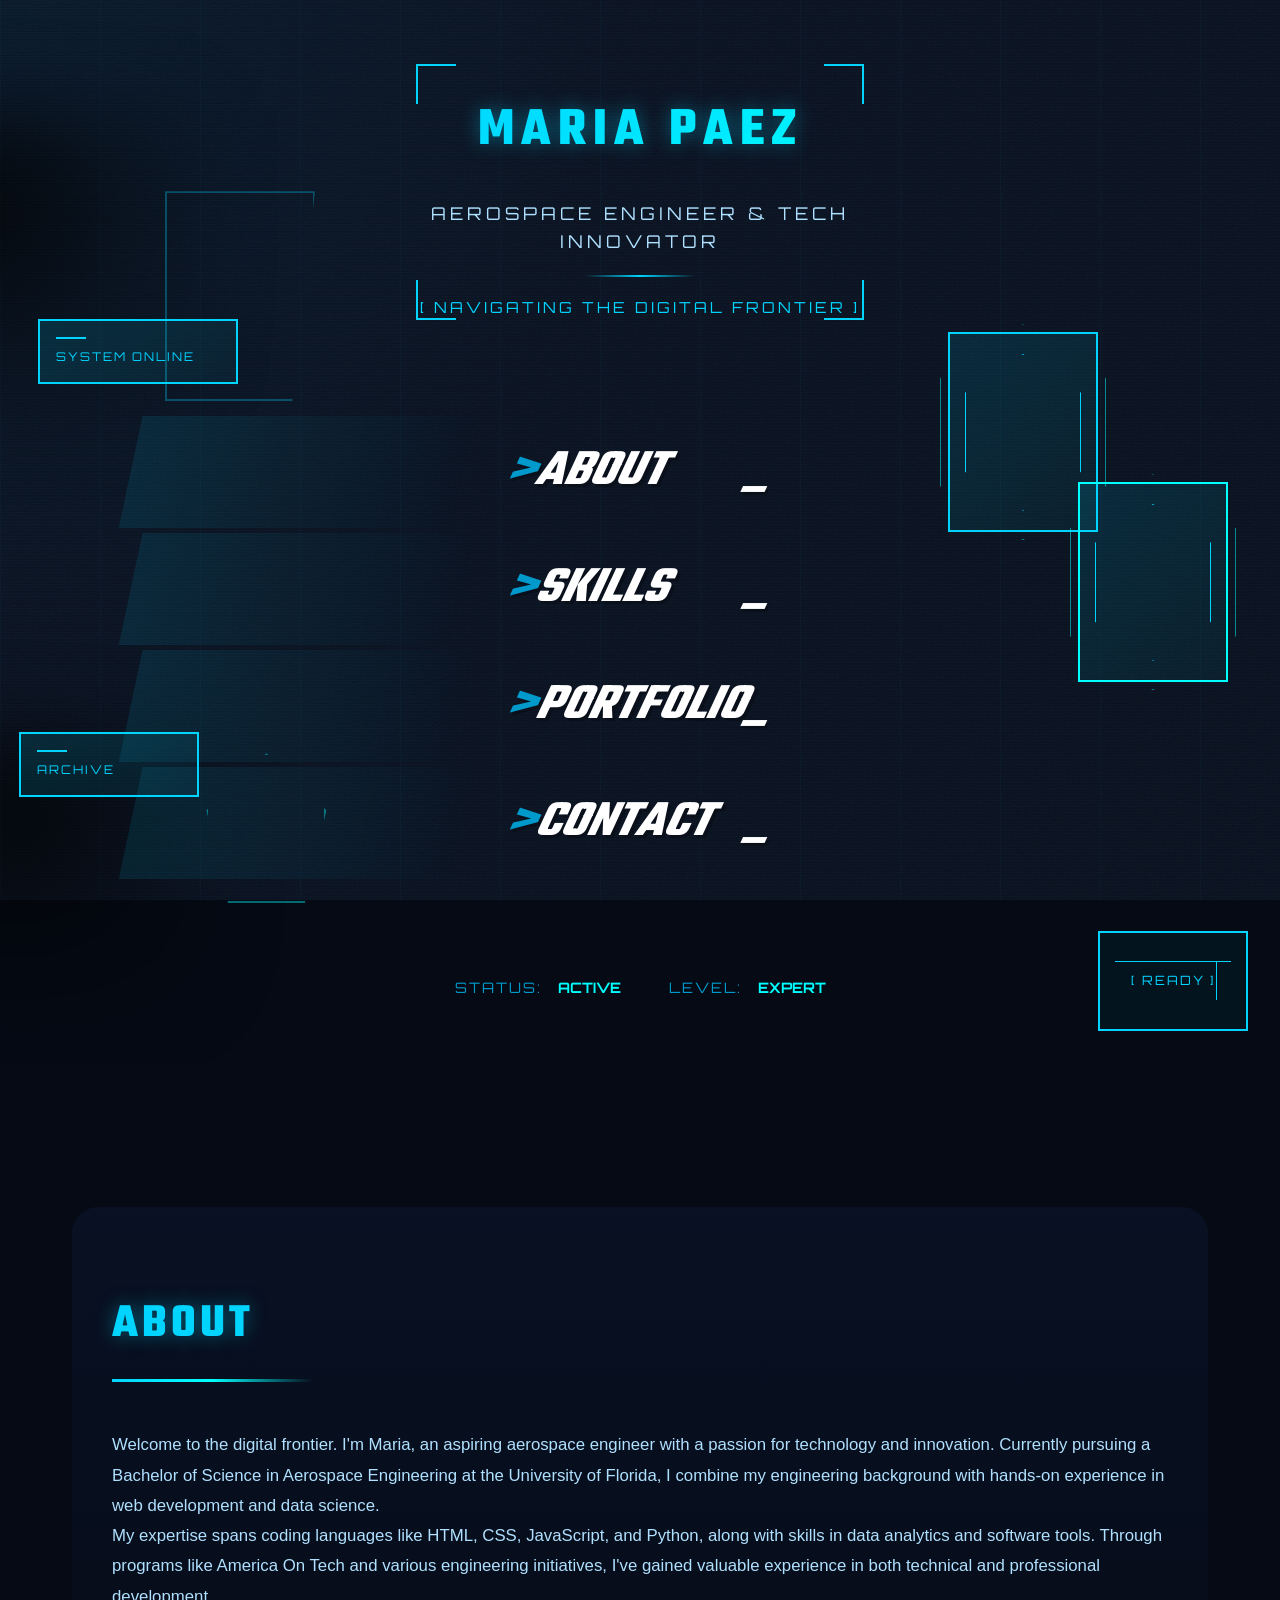
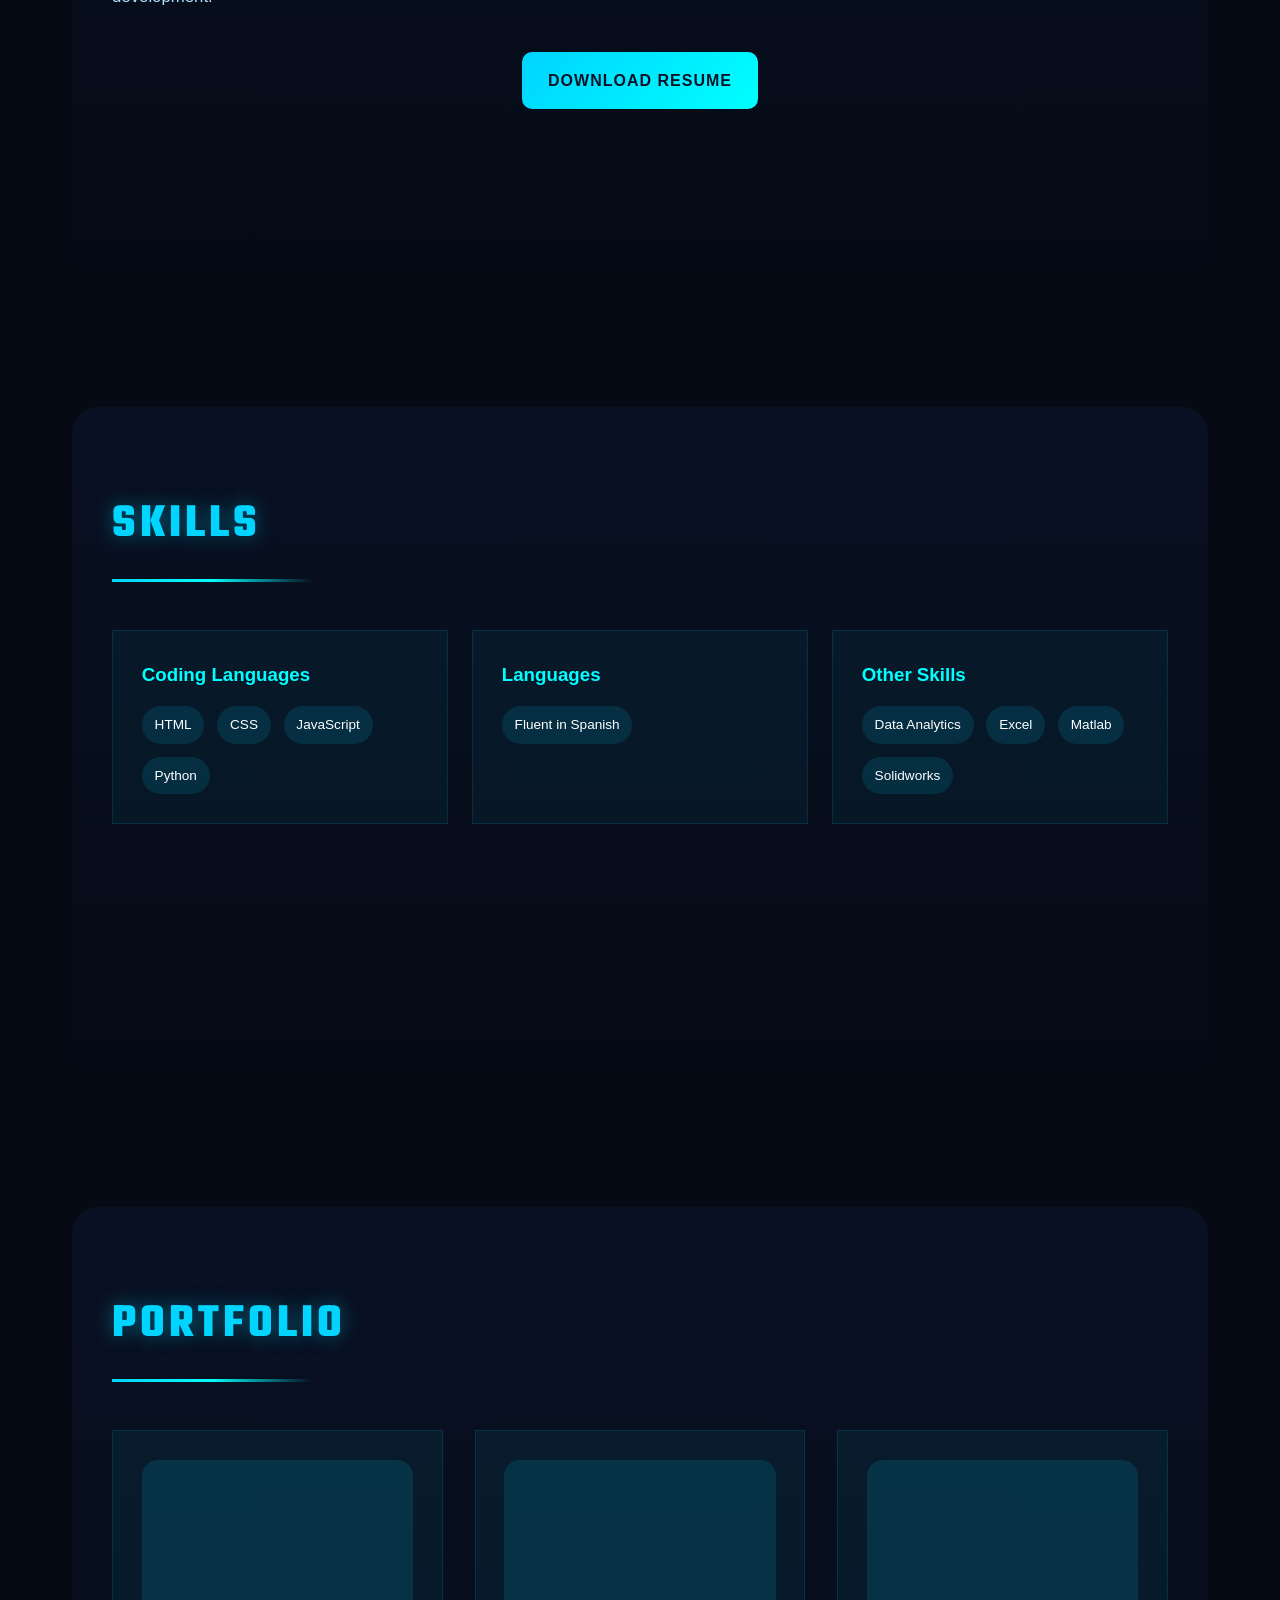
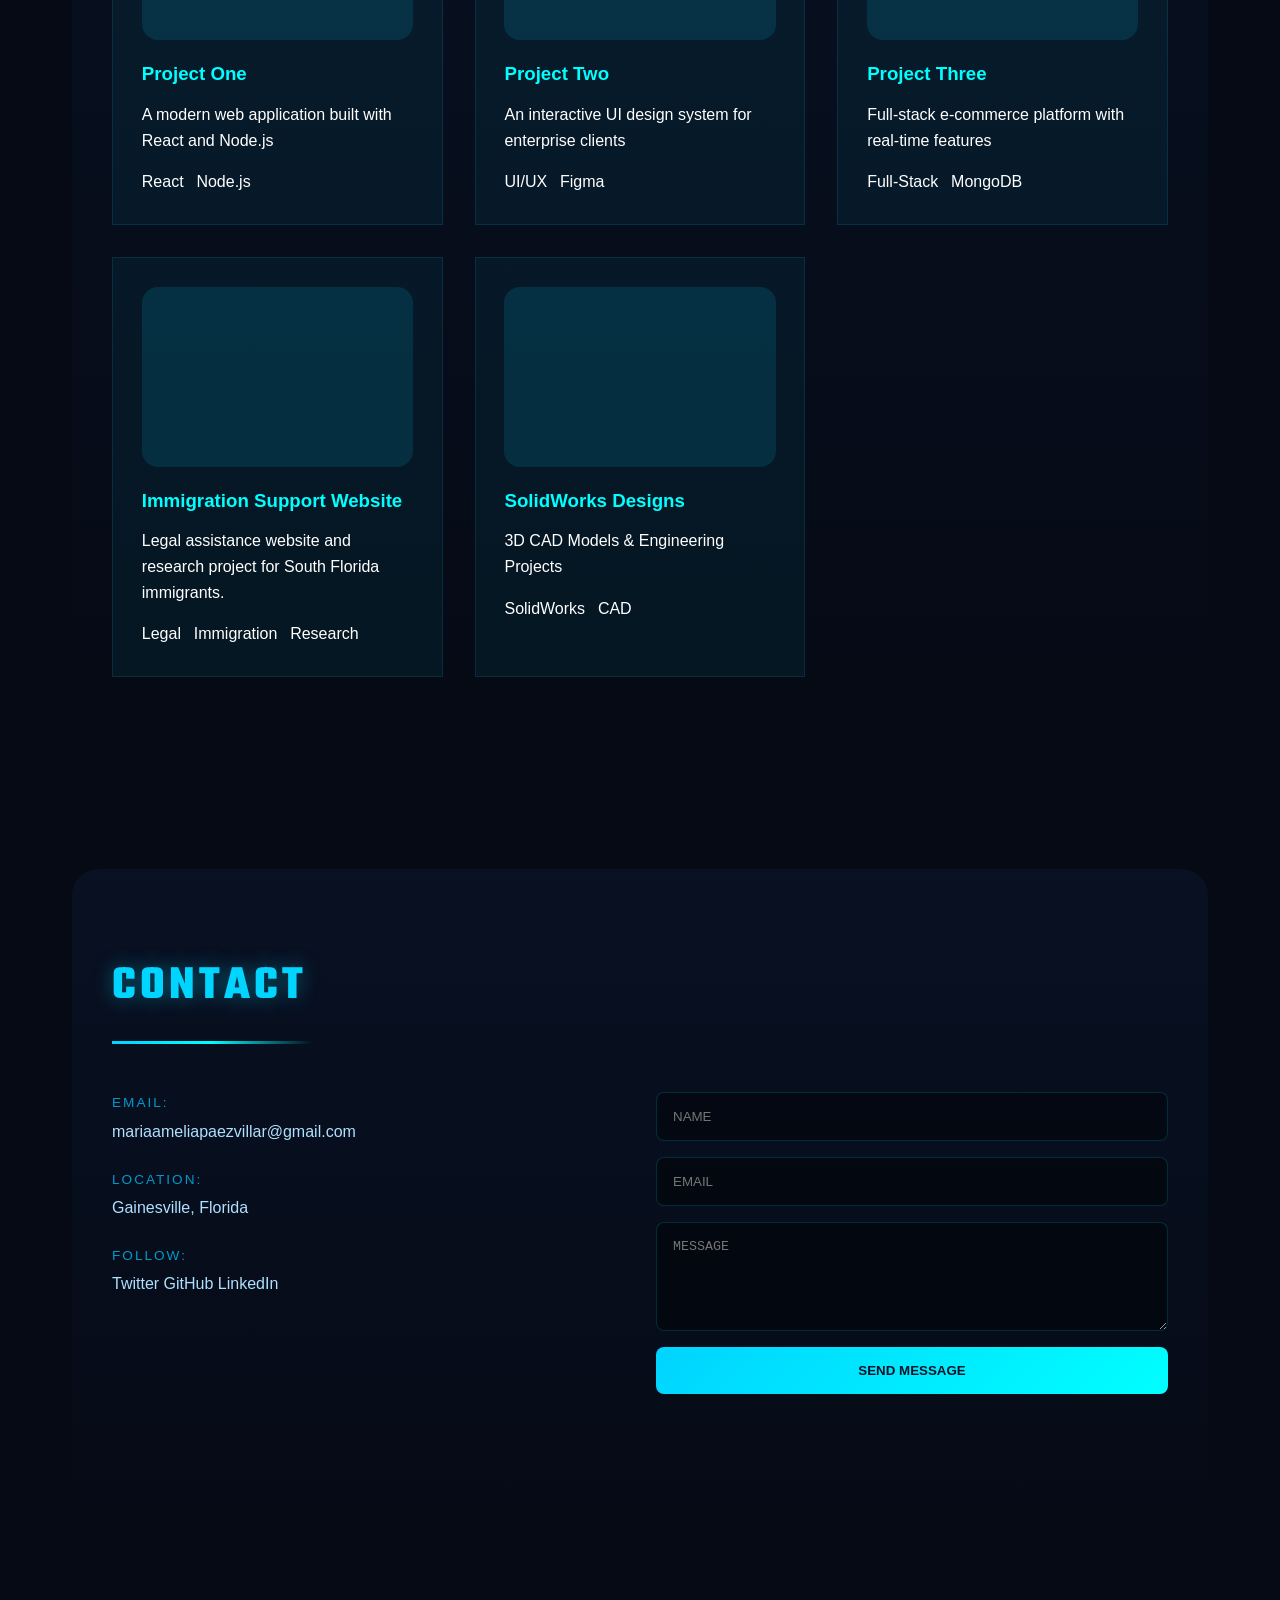
==== commit 8953cf5f: "Add files via upload" ====
--- a/index.html
+++ b/index.html
@@ -12,29 +12,22 @@
 </head>
 <body id="top">
     
-    <div class="background-container">
-
-    <!-- MENU VIDEO -->
-    <div class="background-video background-video-menu active">
-        <iframe
-    src="https://www.youtube.com/embed/GzyiYB8BoRs?autoplay=1&mute=1&loop=1&playlist=GzyiYB8BoRs&controls=0&playsinline=1"
-    frameborder="0"
-    allow="autoplay; fullscreen"
-    allowfullscreen>
-        </iframe>
+    <div class="background-container"> 
+        <div class="background-video background-video-menu active"> 
+            <video autoplay muted loop playsinline> <source src="menu-video.mp4" type="video/mp4"> 
+                <source src="menu-video.webm" type="video/webm"> Your browser does not support the video tag. </video> 
+        </div>
+        
+        <div class="background-video background-video-sections"> 
+            <video autoplay muted loop playsinline> <source src="sections-video.mp4" type="video/mp4">
+                <source src="sections-video.webm" type="video/webm"> Your browser does not support the video tag. 
+            </video> 
+        </div> 
+        <div class="gradient-bg"></div> 
+        <div class="refraction-overlay"></div> 
+        <div class="scanlines"></div> 
+        <div class="noise-texture"></div> 
     </div>
-
-    <!-- SECTIONS VIDEO -->
-    <div class="background-video background-video-sections">
-        <iframe width="560" height="315" src="https://www.youtube.com/embed/2M3aI4Ze8N8?si=EYZWv-l-63kOiSjw" title="YouTube video player" frameborder="0" allow="accelerometer; autoplay; clipboard-write; encrypted-media; gyroscope; picture-in-picture; web-share" referrerpolicy="strict-origin-when-cross-origin" allowfullscreen></iframe>
-    </div>
-
-    <div class="gradient-bg"></div>
-    <div class="refraction-overlay"></div>
-    <div class="scanlines"></div>
-    <div class="noise-texture"></div>
-
-</div>
 
     <div class="main-container">
         <div class="left-panel">
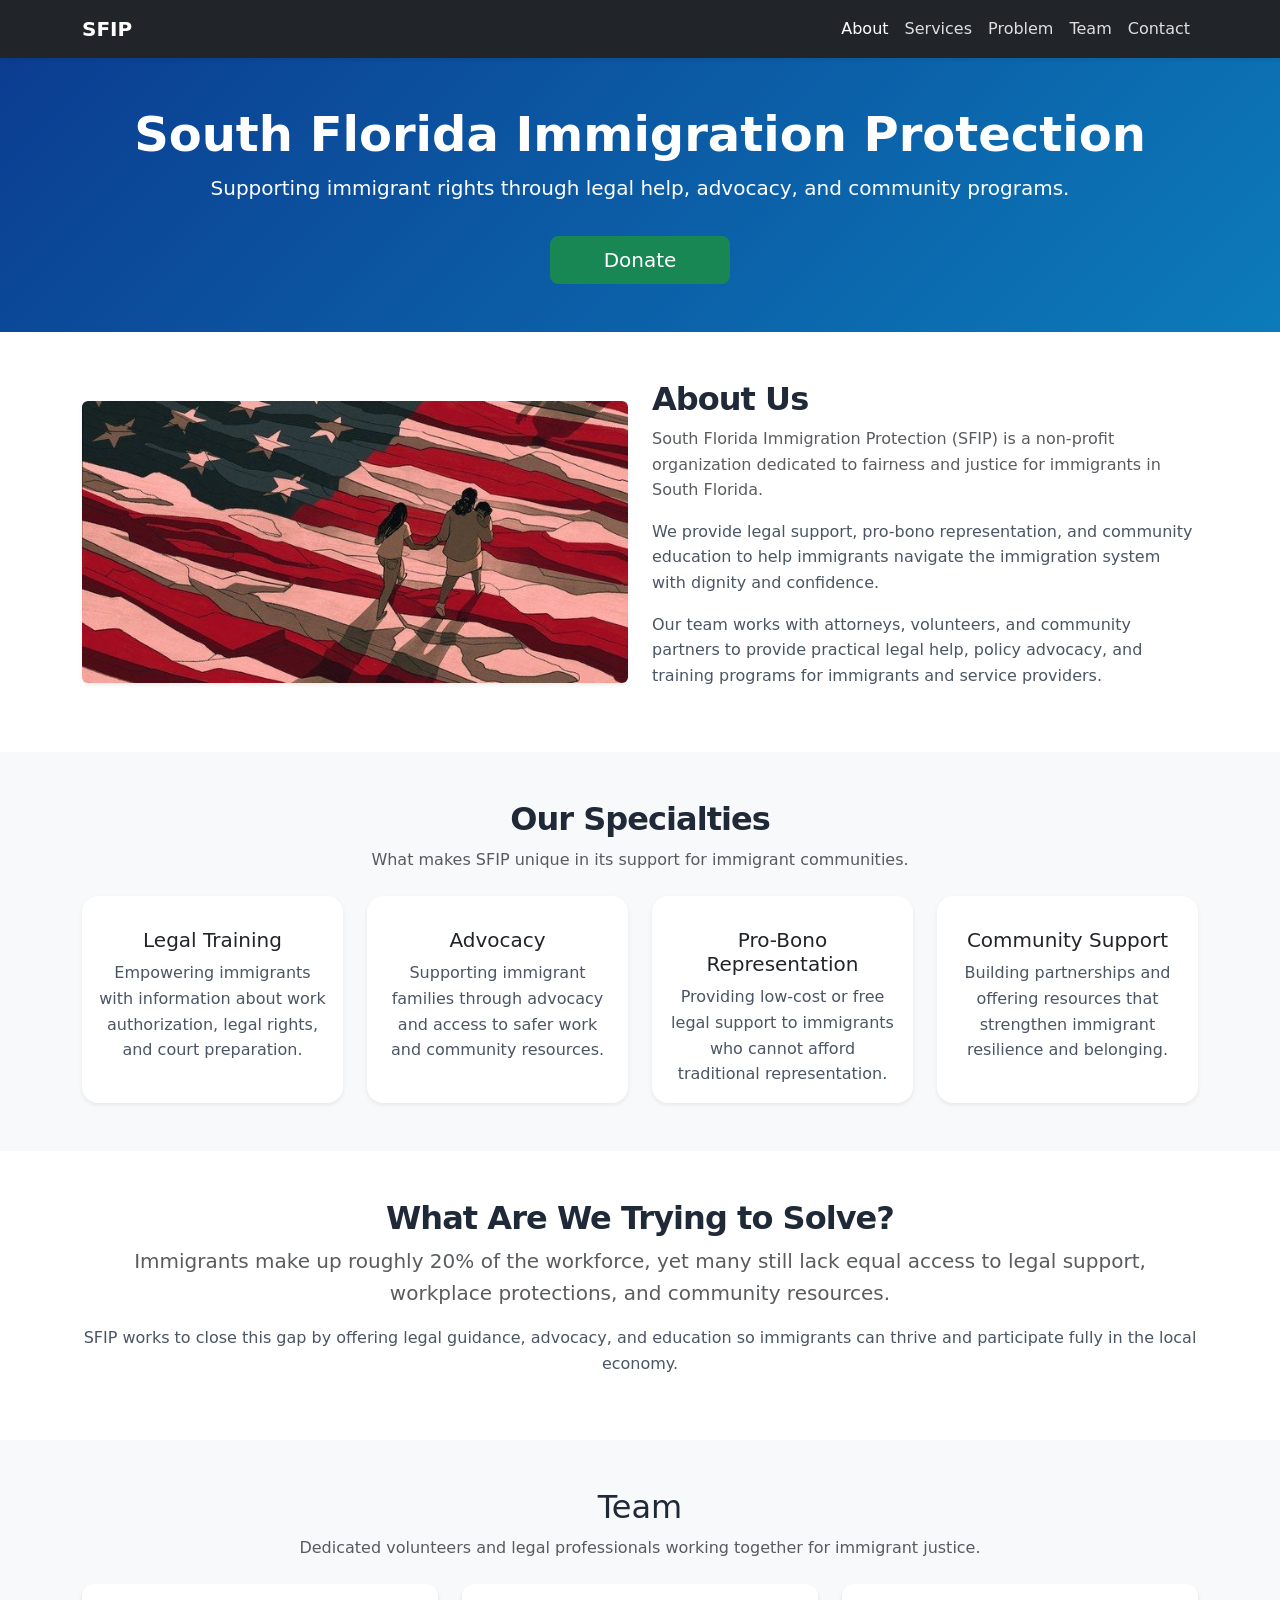
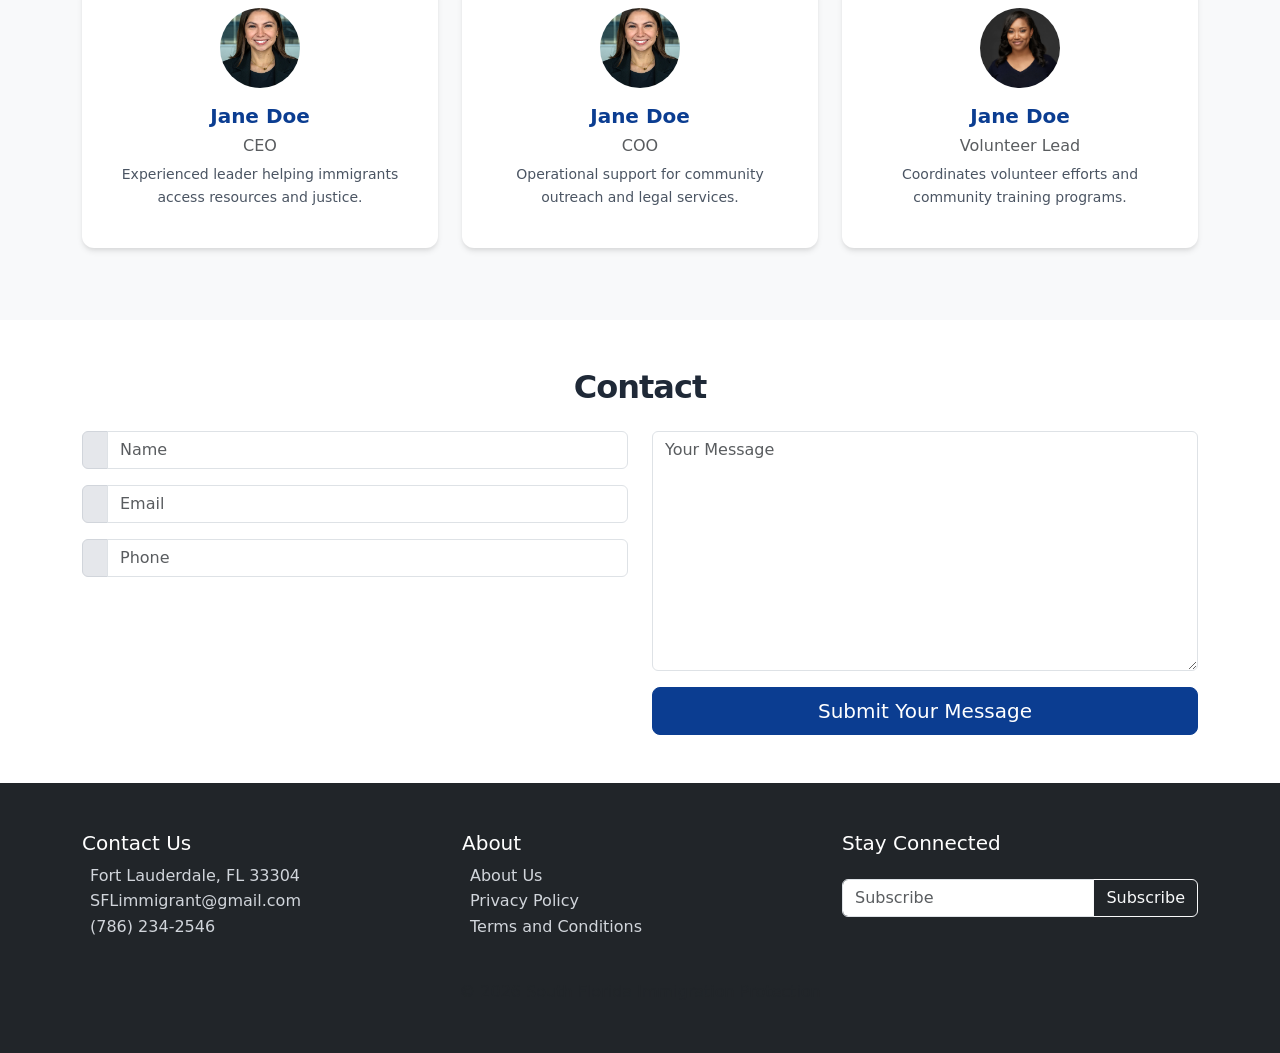
==== commit 19e6c155: "Add files via upload" ====
--- a/index.html
+++ b/index.html
@@ -1,266 +1,216 @@
-﻿<!DOCTYPE html>
+﻿<!doctype html>
 <html lang="en">
+
 <head>
-    <meta charset="UTF-8">
-    <meta name="viewport" content="width=device-width, initial-scale=1.0">
-    <title>Maria Paez | Futuristic Portfolio</title>
-    <link rel="preconnect" href="https://fonts.googleapis.com">
-    <link rel="preconnect" href="https://fonts.gstatic.com" crossorigin>
-    <link href="https://fonts.googleapis.com/css2?family=Orbitron:wght@400;700;900&family=Audiowide&display=swap" rel="stylesheet">
-    <link href="https://fonts.googleapis.com/css2?family=Teko:wght@500;700&display=swap" rel="stylesheet">
-    <link rel="stylesheet" href="style.css">
+  <meta charset="utf-8">
+  <meta name="viewport" content="width=device-width, initial-scale=1">
+  <title>South Florida Immigration Protection</title>
+  <script defer src="https://friconix.com/cdn/friconix.js"></script>
+  <link href="https://cdn.jsdelivr.net/npm/bootstrap@5.3.0/dist/css/bootstrap.min.css" rel="stylesheet" integrity="sha384-9ndCyUaIbzAi2FUVXJi0CjmCapSmO7SnpJef0486qhLnuZ2cdeRhO02iuK6FUUVM" crossorigin="anonymous">
+  <link rel="stylesheet" href="style.css">
 </head>
-<body id="top">
-    
-    <div class="background-container"> 
-        <div class="background-video background-video-menu active"> 
-            <video autoplay muted loop playsinline> <source src="menu-video.mp4" type="video/mp4"> 
-                <source src="menu-video.webm" type="video/webm"> Your browser does not support the video tag. </video> 
-        </div>
-        
-        <div class="background-video background-video-sections"> 
-            <video autoplay muted loop playsinline> <source src="sections-video.mp4" type="video/mp4">
-                <source src="sections-video.webm" type="video/webm"> Your browser does not support the video tag. 
-            </video> 
-        </div> 
-        <div class="gradient-bg"></div> 
-        <div class="refraction-overlay"></div> 
-        <div class="scanlines"></div> 
-        <div class="noise-texture"></div> 
+
+<body>
+  <nav class="navbar navbar-expand-lg navbar-dark bg-dark shadow-sm sticky-top">
+    <div class="container">
+      <a class="navbar-brand fw-bold" href="#top">SFIP</a>
+      <button class="navbar-toggler" type="button" data-bs-toggle="collapse" data-bs-target="#navbarNav" aria-controls="navbarNav" aria-expanded="false" aria-label="Toggle navigation">
+        <span class="navbar-toggler-icon"></span>
+      </button>
+      <div class="collapse navbar-collapse" id="navbarNav">
+        <ul class="navbar-nav ms-auto">
+          <li class="nav-item"><a class="nav-link active" aria-current="page" href="#about">About</a></li>
+          <li class="nav-item"><a class="nav-link" href="#services">Services</a></li>
+          <li class="nav-item"><a class="nav-link" href="#problem">Problem</a></li>
+          <li class="nav-item"><a class="nav-link" href="#team">Team</a></li>
+          <li class="nav-item"><a class="nav-link" href="#contact">Contact</a></li>
+        </ul>
+      </div>
     </div>
-
-    <div class="main-container">
-        <div class="left-panel">
-            <div class="ink-element ink-1"></div>
-            <div class="ink-element ink-2"></div>
-            <div class="geometric-shape geo-1"></div>
-            <div class="geometric-shape geo-2"></div>
-            <div class="hud-box hud-1">
-                <div class="hud-line"></div>
-                <div class="hud-text">SYSTEM ONLINE</div>
-            </div>
-            <div class="hud-box hud-2">
-                <div class="hud-line"></div>
-                <div class="hud-text">ARCHIVE</div>
-            </div>
-        </div>
-
-        <div class="center-panel">
-            <div class="title-container">
-                <div class="corner-accent corner-tl"></div>
-                <div class="corner-accent corner-tr"></div>
-                <div class="corner-accent corner-bl"></div>
-                <div class="corner-accent corner-br"></div>
-                <h1 class="main-title">MARIA PAEZ</h1>
-                <p class="subtitle">AEROSPACE ENGINEER & TECH INNOVATOR</p>
-                <div class="divider-line"></div>
-                <p class="tagline">[ NAVIGATING THE DIGITAL FRONTIER ]</p>
-            </div>
-
-            <nav class="menu-list">
-                <a href="#about" class="menu-item item-1">
-                    <span class="menu-prefix">&gt;</span>
-                    <span class="menu-text">ABOUT</span>
-                    <span class="menu-suffix">_</span>
-                </a>
-                <a href="#skills" class="menu-item item-2">
-                    <span class="menu-prefix">&gt;</span>
-                    <span class="menu-text">SKILLS</span>
-                    <span class="menu-suffix">_</span>
-                </a>
-                <a href="#portfolio" class="menu-item item-3">
-                    <span class="menu-prefix">&gt;</span>
-                    <span class="menu-text">PORTFOLIO</span>
-                    <span class="menu-suffix">_</span>
-                </a>
-                
-                <a href="#contact" class="menu-item item-5">
-                    <span class="menu-prefix">&gt;</span>
-                    <span class="menu-text">CONTACT</span>
-                    <span class="menu-suffix">_</span>
-                </a>
-            </nav>
-
-            <div class="data-display">
-                <div class="data-item">
-                    <span class="data-label">STATUS:</span>
-                    <span class="data-value">ACTIVE</span>
-                </div>
-                <div class="data-item">
-                    <span class="data-label">LEVEL:</span>
-                    <span class="data-value">EXPERT</span>
-                </div>
-            </div>
-        </div>
-
-        <div class="right-panel">
-            <div class="hologram-container">
-                <div class="hologram hologram-1">
-                    <div class="hologram-base"></div>
-                    <div class="hologram-glow"></div>
-                </div>
-                <div class="hologram hologram-2">
-                    <div class="hologram-base"></div>
-                    <div class="hologram-glow"></div>
-                </div>
-            </div>
-            <div class="hud-corner">
-                <div class="corner-line corner-line-1"></div>
-                <div class="corner-line corner-line-2"></div>
-                <div class="corner-text">[ READY ]</div>
-            </div>
-        </div>
+  </nav>
+
+  <main id="top">
+    <header class="py-5 bg-primary text-white">
+      <div class="container text-center">
+        <h1 class="display-5 fw-bold">South Florida Immigration Protection</h1>
+        <p class="lead">Supporting immigrant rights through legal help, advocacy, and community programs.</p>
+        <button id="donateButton" type="button" class="btn btn-success btn-lg mt-3">Donate</button>
+      </div>
+    </header>
+
+    <section id="about" class="aboutus py-5">
+      <div class="container">
+        <div class="row align-items-center gy-4">
+          <div class="col-lg-6">
+            <img src="image 1.jpg" alt="South Florida community garden" class="img-fluid rounded shadow-sm">
+          </div>
+          <div class="col-lg-6">
+            <h2>About Us</h2>
+            <p class="text-muted">South Florida Immigration Protection (SFIP) is a non-profit organization dedicated to fairness and justice for immigrants in South Florida.</p>
+            <p>We provide legal support, pro-bono representation, and community education to help immigrants navigate the immigration system with dignity and confidence.</p>
+            <p>Our team works with attorneys, volunteers, and community partners to provide practical legal help, policy advocacy, and training programs for immigrants and service providers.</p>
+          </div>
+        </div>
+      </div>
+    </section>
+
+    <section id="services" class="services py-5 bg-light">
+      <div class="container">
+        <div class="text-center mb-4">
+          <h2>Our Specialties</h2>
+          <p class="text-muted">What makes SFIP unique in its support for immigrant communities.</p>
+        </div>
+        <div class="row g-4">
+          <div class="col-md-6 col-xl-3">
+            <div class="card service-card h-100 shadow-sm border-0">
+              <div class="card-body text-center">
+                <i class="fi-cnsuxl-user-circle service-icon"></i>
+                <h5 class="card-title mt-3">Legal Training</h5>
+                <p class="card-text">Empowering immigrants with information about work authorization, legal rights, and court preparation.</p>
+              </div>
+            </div>
+          </div>
+          <div class="col-md-6 col-xl-3">
+            <div class="card service-card h-100 shadow-sm border-0">
+              <div class="card-body text-center">
+                <i class="fi-cnsuxl-user-circle service-icon"></i>
+                <h5 class="card-title mt-3">Advocacy</h5>
+                <p class="card-text">Supporting immigrant families through advocacy and access to safer work and community resources.</p>
+              </div>
+            </div>
+          </div>
+          <div class="col-md-6 col-xl-3">
+            <div class="card service-card h-100 shadow-sm border-0">
+              <div class="card-body text-center">
+                <i class="fi-cnsuxl-user-circle service-icon"></i>
+                <h5 class="card-title mt-3">Pro-Bono Representation</h5>
+                <p class="card-text">Providing low-cost or free legal support to immigrants who cannot afford traditional representation.</p>
+              </div>
+            </div>
+          </div>
+          <div class="col-md-6 col-xl-3">
+            <div class="card service-card h-100 shadow-sm border-0">
+              <div class="card-body text-center">
+                <i class="fi-cnsuxl-user-circle service-icon"></i>
+                <h5 class="card-title mt-3">Community Support</h5>
+                <p class="card-text">Building partnerships and offering resources that strengthen immigrant resilience and belonging.</p>
+              </div>
+            </div>
+          </div>
+        </div>
+      </div>
+    </section>
+
+    <section id="problem" class="problem py-5">
+      <div class="container text-center">
+        <h2>What Are We Trying to Solve?</h2>
+        <p class="lead text-muted">Immigrants make up roughly 20% of the workforce, yet many still lack equal access to legal support, workplace protections, and community resources.</p>
+        <p>SFIP works to close this gap by offering legal guidance, advocacy, and education so immigrants can thrive and participate fully in the local economy.</p>
+      </div>
+    </section>
+
+    <section id="team" class="py-5 bg-light">
+      <div class="container">
+        <div class="text-center mb-4">
+          <h2>Team</h2>
+          <p class="text-muted">Dedicated volunteers and legal professionals working together for immigrant justice.</p>
+        </div>
+        <div class="row">
+          <div class="col-md-4 mb-4">
+            <div class="team-card">
+              <img src="jane doe.jpg" alt="Jane Doe">
+              <h5>Jane Doe</h5>
+              <h6 class="text-muted">CEO</h6>
+              <p>Experienced leader helping immigrants access resources and justice.</p>
+            </div>
+          </div>
+          <div class="col-md-4 mb-4">
+            <div class="team-card">
+              <img src="jane doe.jpg" alt="Jane Doe">
+              <h5>Jane Doe</h5>
+              <h6 class="text-muted">COO</h6>
+              <p>Operational support for community outreach and legal services.</p>
+            </div>
+          </div>
+          <div class="col-md-4 mb-4">
+            <div class="team-card">
+              <img src="team member 3.webp" alt="Jane Doe">
+              <h5>Jane Doe</h5>
+              <h6 class="text-muted">Volunteer Lead</h6>
+              <p>Coordinates volunteer efforts and community training programs.</p>
+            </div>
+          </div>
+        </div>
+      </div>
+    </section>
+
+    <section id="contact" class="contact py-5">
+      <div class="container">
+        <div class="text-center mb-4">
+          <h2>Contact</h2>
+        </div>
+        <div class="row g-4">
+          <div class="col-lg-6">
+            <div class="input-group mb-3">
+              <span class="input-group-text"><i class="fi-xnsuxl-user-solid"></i></span>
+              <input type="text" class="form-control" placeholder="Name">
+            </div>
+            <div class="input-group mb-3">
+              <span class="input-group-text"><i class="fi-xwsuxl-envelope-solid"></i></span>
+              <input type="email" class="form-control" placeholder="Email">
+            </div>
+            <div class="input-group mb-3">
+              <span class="input-group-text"><i class="fi-xnsrxl-phone-solid"></i></span>
+              <input type="tel" class="form-control" placeholder="Phone">
+            </div>
+          </div>
+          <div class="col-lg-6 d-flex flex-column">
+            <textarea class="form-control mb-3" placeholder="Your Message"></textarea>
+            <button class="btn btn-primary btn-lg mt-auto">Submit Your Message</button>
+          </div>
+        </div>
+      </div>
+    </section>
+  </main>
+
+  <footer class="py-5 bg-dark text-white">
+    <div class="container">
+      <div class="row gy-4">
+        <div class="col-md-4">
+          <h5>Contact Us</h5>
+          <ul class="list-unstyled">
+            <li><i class="fi-xnsuxl-house-solid me-2"></i>Fort Lauderdale, FL 33304</li>
+            <li><i class="fi-xnluxl-envelope me-2"></i>SFLimmigrant@gmail.com</li>
+            <li><i class="fi-xnsrxl-phone-solid me-2"></i>(786) 234-2546</li>
+          </ul>
+        </div>
+        <div class="col-md-4">
+          <h5>About</h5>
+          <ul class="list-unstyled">
+            <li><i class="fi-ctluxl-exclamation-mark-rounded me-2"></i>About Us</li>
+            <li><i class="fi-xnsuxl-user-solid me-2"></i>Privacy Policy</li>
+            <li><i class="fi-cwsuxl-check me-2"></i>Terms and Conditions</li>
+          </ul>
+        </div>
+        <div class="col-md-4">
+          <h5>Stay Connected</h5>
+          <div class="d-flex gap-3 mb-3 social-icons">
+            <i class="fi-xnsuxl-twitter"></i>
+            <i class="fi-snsuxl-facebook"></i>
+            <i class="fi-snsuxl-linkedin"></i>
+          </div>
+          <div class="input-group">
+            <input type="email" class="form-control" placeholder="Subscribe">
+            <button class="btn btn-outline-light" type="button">Subscribe</button>
+          </div>
+        </div>
+      </div>
+      <div class="text-center mt-4 text-muted">&copy; 2026 South Florida Immigration Protection</div>
     </div>
-
-    <div class="content-sections">
-        <section id="about" class="section about-section">
-            <div class="section-header">
-                <h2 class="section-title">ABOUT</h2>
-                <div class="title-underline"></div>
-            </div>
-            <div class="about-content">
-                <p>Welcome to the digital frontier. I'm Maria, an aspiring aerospace engineer with a passion for technology and innovation. Currently pursuing a Bachelor of Science in Aerospace Engineering at the University of Florida, I combine my engineering background with hands-on experience in web development and data science.</p>
-                <p>My expertise spans coding languages like HTML, CSS, JavaScript, and Python, along with skills in data analytics and software tools. Through programs like America On Tech and various engineering initiatives, I've gained valuable experience in both technical and professional development.</p>
-            </div>
-            <div class="about-actions">
-                <a href="Maria Paez - Resume - (4).pdf" download class="resume-download-btn">DOWNLOAD RESUME</a>
-            </div>
-        </section>
-        <section id="skills" class="section skills-section">
-            <div class="section-header">
-                <h2 class="section-title">SKILLS</h2>
-                <div class="title-underline"></div>
-            </div>
-            <div class="skills-container">
-                <div class="skill-category">
-                    <h3>Coding Languages</h3>
-                    <div class="skill-tags">
-                        <span class="skill-tag">HTML</span>
-                        <span class="skill-tag">CSS</span>
-                        <span class="skill-tag">JavaScript</span>
-                        <span class="skill-tag">Python</span>
-                    </div>
-                </div>
-                <div class="skill-category">
-                    <h3>Languages</h3>
-                    <div class="skill-tags">
-                        <span class="skill-tag">Fluent in Spanish</span>
-                    </div>
-                </div>
-                <div class="skill-category">
-                    <h3>Other Skills</h3>
-                    <div class="skill-tags">
-                        <span class="skill-tag">Data Analytics</span>
-                        <span class="skill-tag">Excel</span>
-                        <span class="skill-tag">Matlab</span>
-                        <span class="skill-tag">Solidworks</span>
-                    </div>
-                </div>
-            </div>
-        </section>
-        <section id="portfolio" class="section portfolio-section">
-            <div class="section-header">
-                <h2 class="section-title">PORTFOLIO</h2>
-                <div class="title-underline"></div>
-            </div>
-            <div class="portfolio-grid">
-                <div class="portfolio-card">
-                    <div class="portfolio-image"></div>
-                    <div class="portfolio-info">
-                        <h3>Project One</h3>
-                        <p>A modern web application built with React and Node.js</p>
-                        <div class="portfolio-tags">
-                            <span>React</span>
-                            <span>Node.js</span>
-                        </div>
-                    </div>
-                </div>
-                <div class="portfolio-card">
-                    <div class="portfolio-image"></div>
-                    <div class="portfolio-info">
-                        <h3>Project Two</h3>
-                        <p>An interactive UI design system for enterprise clients</p>
-                        <div class="portfolio-tags">
-                            <span>UI/UX</span>
-                            <span>Figma</span>
-                        </div>
-                    </div>
-                </div>
-                <div class="portfolio-card">
-                    <div class="portfolio-image"></div>
-                    <div class="portfolio-info">
-                        <h3>Project Three</h3>
-                        <p>Full-stack e-commerce platform with real-time features</p>
-                        <div class="portfolio-tags">
-                            <span>Full-Stack</span>
-                            <span>MongoDB</span>
-                        </div>
-                    </div>
-                </div>
-                <div class="portfolio-card">
-                    <a href="South%20Florida%20Immigration%20Protection/index.html" target="_blank" style="text-decoration: none; color: inherit; display: block;">
-                        <div class="portfolio-image" style="background-image: url('South%20Florida%20Immigration%20Protection/thumbnail.jpg'); background-size: cover; background-position: center;"></div>
-                        <div class="portfolio-info">
-                            <h3>Immigration Support Website</h3>
-                            <p>Legal assistance website and research project for South Florida immigrants.</p>
-                            <div class="portfolio-tags">
-                                <span>Legal</span>
-                                <span>Immigration</span>
-                                <span>Research</span>
-                            </div>
-                        </div>
-                    </a>
-                </div>
-                <div class="portfolio-card">
-                    <a href="solidworks.html" style="text-decoration: none; color: inherit; display: block;">
-                        <div class="portfolio-image" style="background-image: url('SolidWorks-thumbnail.png'); background-size: cover; background-position: center;"></div>
-                        <div class="portfolio-info">
-                            <h3>SolidWorks Designs</h3>
-                            <p>3D CAD Models & Engineering Projects</p>
-                            <div class="portfolio-tags">
-                                <span>SolidWorks</span>
-                                <span>CAD</span>
-                            </div>
-                        </div>
-                    </a>
-                </div>
-            </div>
-        </section>
-        <section id="contact" class="section contact-section">
-            <div class="section-header">
-                <h2 class="section-title">CONTACT</h2>
-                <div class="title-underline"></div>
-            </div>
-            <div class="contact-container">
-                <div class="contact-info">
-                    <div class="contact-item">
-                        <span class="contact-label">EMAIL:</span>
-                        <a href="mailto:mariaameliapaezvillar@gmail.com">mariaameliapaezvillar@gmail.com</a>
-                    </div>
-                    <div class="contact-item">
-                        <span class="contact-label">LOCATION:</span>
-                        <p>Gainesville, Florida</p>
-                    </div>
-                    <div class="contact-item">
-                        <span class="contact-label">FOLLOW:</span>
-                        <div class="social-links">
-                            <a href="#" class="social-link">Twitter</a>
-                            <a href="#" class="social-link">GitHub</a>
-                            <a href="https://www.linkedin.com/in/maria-paez-41b343298" class="social-link" target="_blank">LinkedIn</a>
-                        </div>
-                    </div>
-                </div>
-                <form class="contact-form" id="contactForm">
-                    <input type="text" placeholder="NAME" required>
-                    <input type="email" placeholder="EMAIL" required>
-                    <textarea placeholder="MESSAGE" rows="5" required></textarea>
-                    <button type="submit" class="submit-btn">SEND MESSAGE</button>
-                </form>
-            </div>
-        </section>
-    </div>
-
-    <a href="#top" class="back-to-menu">← BACK TO MENU</a>
-    <script src="script.js"></script>
+  </footer>
+
+  <script src="https://cdn.jsdelivr.net/npm/bootstrap@5.3.0/dist/js/bootstrap.bundle.min.js" integrity="sha384-geWF76RCwLtnZ8qwWowPQNguL3RmwHVBC9FhGdlKrxdiJJigb/j/68SIy3Te4Bkz" crossorigin="anonymous"></script>
+  <script src="script.js"></script>
 </body>
+
 </html>
--- a/style.css
+++ b/style.css
@@ -1,648 +1,152 @@
-﻿:root {
-    --primary-blue: #00d4ff;
-    --secondary-blue: #0099cc;
-    --accent-blue: #00ffff;
-    --dark-bg: #0a1428;
-    --darker-bg: #050a14;
-    --text-white: #ffffff;
-    --text-secondary: #b0e0ff;
-    --glow-color: #00d4ff;
-    --cyber-font: 'Teko', sans-serif;
-    --data-font: 'Orbitron', monospace;
-}
-
-* {
-    margin: 0;
-    padding: 0;
-    box-sizing: border-box;
-}
-
-html {
-    scroll-behavior: smooth;
+﻿html,
+body {
+  width: 100%;
+  min-height: 100%;
+  margin: 0;
+  padding: 0;
+  font-family: Inter, system-ui, -apple-system, BlinkMacSystemFont, "Segoe UI", sans-serif;
+  background: #fff;
+  color: #1f2937;
+  scroll-behavior: smooth;
 }
 
 body {
-    font-family: 'Segoe UI', Tahoma, Geneva, Verdana, sans-serif;
-    color: var(--text-white);
-    line-height: 1.6;
-    overflow-x: hidden;
-    position: relative;
-    min-height: 100vh;
-    background: #050a14;
+  line-height: 1.6;
 }
 
-.background-container {
-    position: fixed;
-    top: 0;
-    left: 0;
-    width: 100%;
-    height: 100%;
-    z-index: -1;
-    overflow: hidden;
+img {
+  max-width: 100%;
+  height: auto;
 }
 
-.background-video {
-    position: absolute;
-    inset: 0;
-    opacity: 0;
-    transition: opacity 1s ease;
-    pointer-events: none;
-    background: radial-gradient(circle at top left, rgba(0,212,255,0.15), transparent 40%);
+header {
+  background: linear-gradient(135deg, #0b3d91 0%, #0c7bba 100%);
+  color: #fff;
 }
 
-.background-video.active {
-    opacity: 1;
+header .btn {
+  min-width: 180px;
 }
 
-.background-video video {
-    position: absolute;
-    top: 50%;
-    left: 50%;
-    width: 100vw;
-    height: 100vh;
-    min-width: 100%;
-    min-height: 100%;
-    object-fit: cover;
-    transform: translate(-50%, -50%);
-    pointer-events: none;
+section {
+  padding: 4rem 0;
 }
 
-.gradient-bg {
-    position: absolute;
-    width: 100%;
-    height: 100%;
-    background: linear-gradient(135deg, rgba(10, 20, 40, 0.75) 0%, rgba(5, 10, 20, 0.75) 100%);
-    background-size: 400% 400%;
-    animation: gradientShift 15s ease infinite;
+.aboutus h2,
+.services h2,
+.problem h2,
+.contact h2 {
+  font-weight: 700;
+  letter-spacing: -0.03em;
 }
 
-.refraction-overlay {
-    position: absolute;
-    width: 100%;
-    height: 100%;
-    background-image: repeating-linear-gradient(0deg, rgba(0,212,255,0.02), rgba(0,212,255,0.02) 1px, transparent 1px, transparent 3px),
-        repeating-linear-gradient(90deg, rgba(0,212,255,0.03), rgba(0,212,255,0.03) 1px, transparent 1px, transparent 100px);
-    animation: refraction 20s linear infinite;
+.aboutus p,
+.services p,
+.problem p,
+footer p,
+footer li {
+  color: #4b5563;
 }
 
-.scanlines {
-    position: absolute;
-    width: 100%;
-    height: 100%;
-    background-image: repeating-linear-gradient(0deg, rgba(0,0,0,0.12), rgba(0,0,0,0.12) 1px, transparent 1px, transparent 2px);
-    pointer-events: none;
-    animation: scanPulse 8s ease-in-out infinite;
+.services {
+  background: #fff;
 }
 
-.noise-texture {
-    position: absolute;
-    width: 100%;
-    height: 100%;
-    background-image: url('data:image/svg+xml,<svg xmlns="http://www.w3.org/2000/svg" width="100" height="100"><filter id="noise"><feTurbulence type="fractalNoise" baseFrequency="0.9" numOctaves="4"/></filter><rect width="100" height="100" filter="url(%23noise)" opacity="0.05"/></svg>');
-    animation: noiseFlicker 0.5s infinite;
+.service-card {
+  border: none;
+  border-radius: 1rem;
+  box-shadow: 0 4px 6px -1px rgba(0, 0, 0, 0.1), 0 2px 4px -1px rgba(0, 0, 0, 0.06);
 }
 
-@keyframes gradientShift {
-    0% { background-position: 0% 50%; }
-    50% { background-position: 100% 50%; }
-    100% { background-position: 0% 50%; }
+.service-icon {
+  font-size: 3rem;
+  color: #0b3d91;
 }
 
-@keyframes refraction {
-    0% { transform: translateX(0); }
-    100% { transform: translateX(10px); }
+.problem {
+  background: #fff;
 }
 
-@keyframes scanPulse {
-    0%, 100% { opacity: 0.18; }
-    50% { opacity: 0.36; }
+.carousel-item img {
+  max-width: 100%;
+  border-radius: 1rem;
 }
 
-@keyframes noiseFlicker {
-    0%, 100% { opacity: 0.05; }
-    50% { opacity: 0.1; }
+footer {
+  background: #111827;
+  color: #d1d5db;
 }
 
-.main-container {
-    display: flex;
-    min-height: 100vh;
-    position: relative;
-    z-index: 10;
+footer a,
+footer li {
+  color: #d1d5db;
 }
 
-.main-container.hidden {
-    display: none;
+footer .social-icons i {
+  font-size: 1.5rem;
+  color: #d1d5db;
 }
 
-.left-panel {
-    flex: 1;
-    position: relative;
-    overflow: hidden;
-    padding: 4rem 2rem;
+footer .social-icons i:hover {
+  color: #60a5fa;
 }
 
-.ink-element {
-    position: absolute;
-    background: radial-gradient(ellipse at 30% 30%, rgba(0,0,0,0.75), rgba(0,0,0,0.2), transparent);
-    filter: blur(40px);
-    pointer-events: none;
+.navbar .nav-link {
+  color: rgba(255, 255, 255, 0.85);
 }
 
-.ink-1 {
-    width: 320px;
-    height: 320px;
-    top: 10%;
-    left: -120px;
-    animation: drift 22s ease-in-out infinite;
+.navbar .nav-link:hover,
+.navbar .nav-link.active {
+  color: #fff;
 }
 
-.ink-2 {
-    width: 280px;
-    height: 280px;
-    bottom: 5%;
-    left: -70px;
-    animation: drift 24s ease-in-out infinite reverse;
+.btn-primary {
+  background-color: #0b3d91;
+  border-color: #0b3d91;
 }
 
-.geometric-shape {
-    position: absolute;
-    border: 2px solid rgba(0,212,255,0.3);
-    pointer-events: none;
+.btn-primary:hover {
+  background-color: #0c67b3;
+  border-color: #0c67b3;
 }
 
-.geo-1 {
-    width: 150px;
-    height: 210px;
-    top: 18%;
-    right: 18%;
-    clip-path: polygon(0% 0%, 100% 0%, 85% 100%, 0% 100%);
-    animation: tilt 8s ease-in-out infinite;
+.input-group-text {
+  background: #e5e7eb;
+  border: 1px solid #d1d5db;
 }
 
-.geo-2 {
-    width: 120px;
-    height: 150px;
-    bottom: 15%;
-    right: 15%;
-    clip-path: polygon(50% 0%, 100% 38%, 82% 100%, 18% 100%, 0% 38%);
-    border-color: rgba(0,255,255,0.4);
-    animation: rotate 12s linear infinite;
+textarea.form-control {
+  min-height: 240px;
 }
 
-.hud-box {
-    position: absolute;
-    border: 2px solid var(--primary-blue);
-    padding: 1rem;
-    background: rgba(0,212,255,0.05);
+.team-card {
+  background: #fff;
+  border-radius: 0.75rem;
+  box-shadow: 0 4px 6px -1px rgba(0, 0, 0, 0.1), 0 2px 4px -1px rgba(0, 0, 0, 0.06);
+  padding: 1.5rem;
+  text-align: center;
+  transition: transform 0.2s ease-in-out;
 }
 
-.hud-box::before {
-    content: '';
-    position: absolute;
-    inset: 0;
-    background: linear-gradient(135deg, rgba(0,212,255,0.1), transparent);
-    pointer-events: none;
+.team-card:hover {
+  transform: translateY(-2px);
 }
 
-.hud-1 {
-    width: 200px;
-    top: 30%;
-    left: 10%;
-    animation: pulse-box 4s ease-in-out infinite;
+.team-card img {
+  width: 80px;
+  height: 80px;
+  border-radius: 50%;
+  object-fit: cover;
+  margin-bottom: 1rem;
 }
 
-.hud-2 {
-    width: 180px;
-    bottom: 25%;
-    left: 5%;
-    animation: pulse-box 5s ease-in-out infinite 0.5s;
+.team-card h5 {
+  color: #0b3d91;
+  font-weight: 600;
+  margin-bottom: 0.5rem;
 }
 
-.hud-line {
-    width: 30px;
-    height: 2px;
-    background: var(--primary-blue);
-    margin-bottom: 0.5rem;
+.team-card p {
+  color: #4b5563;
+  font-size: 0.875rem;
 }
-
-.hud-text {
-    font-size: 0.75rem;
-    color: var(--primary-blue);
-    font-family: var(--data-font);
-    letter-spacing: 2px;
-    animation: glitch 3s ease-in-out infinite;
-}
-
-@keyframes drift {
-    0%, 100% { transform: translate(0); }
-    25% { transform: translate(10px, -20px); }
-    75% { transform: translate(-10px, 20px); }
-}
-
-@keyframes tilt {
-    0%, 100% { transform: rotateY(0deg) rotateX(0deg); }
-    50% { transform: rotateY(5deg) rotateX(5deg); }
-}
-
-@keyframes rotate {
-    0% { transform: rotate(0deg); }
-    100% { transform: rotate(360deg); }
-}
-
-.center-panel {
-    flex: 1.4;
-    display: flex;
-    flex-direction: column;
-    justify-content: center;
-    align-items: center;
-    padding: 4rem 2rem;
-    position: relative;
-}
-
-.title-container {
-    position: relative;
-    margin-bottom: 3rem;
-    text-align: center;
-    width: 100%;
-    max-width: 760px;
-}
-
-.corner-accent {
-    position: absolute;
-    border: 2px solid var(--primary-blue);
-    width: 40px;
-    height: 40px;
-}
-
-.corner-tl { top: 0; left: 0; border-right: none; border-bottom: none; }
-.corner-tr { top: 0; right: 0; border-left: none; border-bottom: none; }
-.corner-bl { bottom: 0; left: 0; border-right: none; border-top: none; }
-.corner-br { bottom: 0; right: 0; border-left: none; border-top: none; }
-
-.main-title {
-    font-size: 3.4rem;
-    font-family: var(--cyber-font);
-    font-weight: 900;
-    letter-spacing: 7px;
-    background: linear-gradient(135deg, var(--primary-blue), var(--accent-blue));
-    -webkit-background-clip: text;
-    -webkit-text-fill-color: transparent;
-    background-clip: text;
-    text-shadow: 0 0 20px rgba(0,212,255,0.4);
-    animation: titleGlow 3s ease-in-out infinite;
-    margin: 1.5rem 0;
-}
-
-.subtitle {
-    font-size: 1.1rem;
-    letter-spacing: 4px;
-    color: var(--text-secondary);
-    font-family: var(--data-font);
-    margin-bottom: 1.2rem;
-}
-
-.divider-line {
-    width: 110px;
-    height: 2px;
-    background: linear-gradient(90deg, transparent, var(--primary-blue), transparent);
-    margin: 1.2rem auto;
-    animation: expandLine 2s ease-in-out infinite;
-}
-
-.tagline {
-    font-size: 0.95rem;
-    color: var(--primary-blue);
-    font-family: var(--data-font);
-    letter-spacing: 3px;
-    animation: blink 2s ease-in-out infinite;
-}
-
-.menu-list {
-    display: flex;
-    flex-direction: column;
-    gap: 0.3rem;
-    margin: 3rem auto;
-    width: auto;
-    max-width: 520px;
-    align-items: center;
-    justify-content: center;
-}
-
-.menu-item {
-    display: flex;
-    align-items: center;
-    justify-content: center;
-    gap: 0.05rem;
-    padding: 0.95rem 2.4rem;
-    color: var(--text-white);
-    text-decoration: none;
-    font-size: 3.2rem;
-    font-family: var(--cyber-font);
-    font-weight: 700;
-    font-style: italic;
-    text-transform: uppercase;
-    letter-spacing: 0.5px;
-    position: relative;
-    cursor: pointer;
-    transition: all 0.25s ease;
-    overflow: visible;
-    transform: skew(-12deg);
-    text-shadow: 3px 3px 0 rgba(0,0,0,0.25);
-    width: 100%;
-    min-width: 0;
-}
-
-.menu-item::before {
-    content: '';
-    position: absolute;
-    inset: 0;
-    background: linear-gradient(90deg, rgba(0,212,255,0.1) 0%, transparent 100%);
-    transform: translateX(-100%);
-    transition: transform 0.3s ease;
-    pointer-events: none;
-}
-
-.menu-item:hover::before { transform: translateX(0); }
-
-.menu-item::after {
-    content: '';
-    position: absolute;
-    top: 50%;
-    left: -10%;
-    width: 120%;
-    height: 14px;
-    background: rgba(0,212,255,0.18);
-    transform: rotate(-15deg);
-    clip-path: polygon(0 50%, 12% 0, 100% 0, 88% 100%, 0 50%);
-    opacity: 0;
-    transition: opacity 0.25s ease;
-}
-
-.menu-item:hover {
-    color: var(--accent-blue);
-    transform: skew(-12deg) translateX(24px);
-    text-shadow: 0 0 12px rgba(0,212,255,0.8), 0 0 24px rgba(0,212,255,0.5);
-}
-
-.menu-item:hover::after { opacity: 1; }
-
-.menu-prefix { color: var(--secondary-blue); font-weight: bold; transition: color 0.3s ease; }
-.menu-item:hover .menu-prefix { color: var(--accent-blue); }
-
-.menu-text { flex: 1; transition: all 0.3s ease; letter-spacing: normal; }
-.menu-suffix { animation: cursorBlink 1s ease-in-out infinite; }
-
-@keyframes cursorBlink { 0%,49%,100%{opacity:1;} 50%,99%{opacity:0;} }
-
-.data-display { display: flex; gap: 3rem; margin-top: 3rem; font-family: var(--data-font); font-size: 0.9rem; }
-.data-item { display: flex; align-items: center; gap: 1rem; }
-.data-label { color: var(--secondary-blue); letter-spacing: 2px; }
-.data-value { color: var(--accent-blue); font-weight: bold; animation: dataGlow 2s ease-in-out infinite; }
-
-@keyframes dataGlow { 0%,100%{ text-shadow: 0 0 5px rgba(0,255,255,0.5);} 50%{ text-shadow:0 0 15px rgba(0,255,255,0.8);} }
-
-.right-panel { flex: 1; position: relative; overflow: hidden; padding: 4rem 2rem; display: flex; flex-direction: column; justify-content: center; align-items: center; }
-.hologram-container { position: relative; width: 280px; height: 350px; margin-bottom: 3rem; }
-.hologram { position: absolute; width: 150px; height: 200px; border: 2px solid var(--primary-blue); display: flex; align-items: center; justify-content: center; background: linear-gradient(135deg, rgba(0,212,255,0.12), rgba(0,255,255,0.05)); }
-.hologram-1 { top: 0; left: 0; animation: floatHolo1 6s ease-in-out infinite; }
-.hologram-2 { bottom: 0; right: 0; animation: floatHolo2 8s ease-in-out infinite; border-color: var(--accent-blue); }
-.hologram-base { width: 80%; height: 80%; border: 1px solid var(--primary-blue); clip-path: polygon(50% 0%,100% 25%,100% 75%,50% 100%,0% 75%,0% 25%); animation: rotate 8s linear infinite; }
-.hologram-glow { position: absolute; inset: -10px; border: 1px solid var(--accent-blue); clip-path: polygon(50% 0%,100% 25%,100% 75%,50% 100%,0% 75%,0% 25%); opacity: 0.5; animation: holoPulse 2s ease-in-out infinite; }
-
-@keyframes floatHolo1 { 0%,100%{transform:translate(0);} 25%{transform:translate(-10px,-20px);} 75%{transform:translate(10px,20px);} }
-@keyframes floatHolo2 { 0%,100%{transform:translate(0);} 25%{transform:translate(10px,20px);} 75%{transform:translate(-10px,-20px);} }
-@keyframes holoPulse { 0%,100%{opacity:0.3;} 50%{opacity:0.8;} }
-
-.hud-corner { position: absolute; bottom: 2rem; right: 2rem; width: 150px; height: 100px; border: 2px solid var(--primary-blue); display: flex; align-items: center; justify-content: center; background: rgba(0,212,255,0.05); }
-.corner-line { position: absolute; background: var(--primary-blue); }
-.corner-line-1 { width: 80%; height: 1px; top: 30%; }
-.corner-line-2 { width: 1px; height: 40%; right: 20%; }
-.corner-text { font-family: var(--data-font); font-size: 0.8rem; color: var(--primary-blue); letter-spacing: 2px; animation: cornerBlink 1.5s ease-in-out infinite; }
-
-@keyframes cornerBlink { 0%,50%,100%{opacity:1;} 75%{opacity:0.3;} }
-
-.content-sections { min-height: 100vh; padding: 4rem 2rem 6rem; max-width: 1200px; margin: 0 auto; position: relative; z-index: 5; }
-.content-sections.hidden { display: none; }
-
-.section { min-height: 80vh; margin: 5rem 0; padding: 5rem 2.5rem 7rem; position: relative; background-position: center; background-size: cover; background-repeat: no-repeat; background-blend-mode: overlay; overflow: hidden; border-radius: 26px; }
-.section-header { margin-bottom: 3rem; }
-.section-title { font-size: 3rem; font-family: var(--cyber-font); font-weight: 900; letter-spacing: 4px; color: var(--primary-blue); text-transform: uppercase; margin-bottom: 1rem; text-shadow: 0 0 20px rgba(0,212,255,0.4); }
-.title-underline { width: 200px; height: 3px; background: linear-gradient(90deg, var(--primary-blue), var(--accent-blue), transparent); animation: expandUnderline 2s ease-in-out infinite; }
-
-@keyframes expandUnderline { 0%,100%{width:200px;} 50%{width:300px;} }
-
-.about-section,
-.education-section,
-.experience-section,
-.activities-section,
-.awards-section,
-.skills-section,
-.portfolio-section,
-.solidworks-section,
-.blog-section,
-.contact-section {
-    background: linear-gradient(180deg, rgba(10,20,40,0.75), rgba(5,10,20,0.75));
-}
-
-.about-content, .about-content p { color: var(--text-secondary); font-size: 1.05rem; line-height: 1.8; }
-
-.education-grid { display: grid; grid-template-columns: repeat(auto-fit, minmax(280px, 1fr)); gap: 2rem; }
-.edu-card { background: linear-gradient(135deg, rgba(0,212,255,0.05), rgba(0,255,255,0.02)); border: 2px solid var(--primary-blue); padding: 2rem; position: relative; overflow: hidden; transition: all 0.3s ease; }
-.edu-card::before { content: ''; position: absolute; top: 0; left: -100%; width: 100%; height: 100%; background: linear-gradient(90deg, transparent, rgba(0,255,255,0.2), transparent); transition:left 0.3s ease; }
-.edu-card:hover { border-color: var(--accent-blue); transform: translateY(-10px); box-shadow: 0 10px 30px rgba(0,212,255,0.2); }
-.edu-card:hover::before { left: 100%; }
-.edu-card h3 { color: var(--accent-blue); margin-bottom: 0.5rem; font-size: 1.3rem; }
-.edu-field { color: var(--primary-blue); font-weight: 600; margin-bottom: 0.5rem; }
-.edu-school, .edu-year, .edu-coursework, .edu-gpa { color: var(--text-secondary); font-size: 0.95rem; }
-
-.experience-grid, .activities-grid, .awards-grid { display: grid; grid-template-columns: repeat(auto-fit, minmax(280px, 1fr)); gap: 2rem; }
-.exp-card, .act-card, .award-card { background: linear-gradient(135deg, rgba(0,212,255,0.05), rgba(0,255,255,0.02)); border: 2px solid var(--primary-blue); padding: 2rem; position: relative; overflow: hidden; transition: all 0.3s ease; }
-.exp-card::before, .act-card::before, .award-card::before { content: ''; position: absolute; top: 0; left: -100%; width: 100%; height: 100%; background: linear-gradient(90deg, transparent, rgba(0,255,255,0.2), transparent); transition:left 0.3s ease; }
-.exp-card:hover, .act-card:hover, .award-card:hover { border-color: var(--accent-blue); transform: translateY(-10px); box-shadow: 0 10px 30px rgba(0,212,255,0.2); }
-.exp-card:hover::before, .act-card:hover::before, .award-card:hover::before { left: 100%; }
-.exp-card h3, .act-card h3, .award-card h3 { color: var(--accent-blue); margin-bottom: 0.5rem; font-size: 1.3rem; }
-.exp-company, .exp-dates, .act-org, .act-dates, .award-date { color: var(--text-secondary); font-size: 0.95rem; }
-.exp-details { color: var(--text-secondary); font-size: 0.9rem; margin-top: 1rem; }
-.exp-details li { margin-bottom: 0.5rem; }
-.act-desc { color: var(--text-secondary); font-size: 0.9rem; margin-top: 1rem; }
-
-.skills-container { display: grid; grid-template-columns: repeat(auto-fit, minmax(220px, 1fr)); gap: 1.5rem; }
-.skill-category { background: rgba(0,212,255,0.05); border: 1px solid rgba(0,212,255,0.12); padding: 1.8rem; }
-.skill-category h3 { color: var(--accent-blue); margin-bottom: 1rem; }
-.skill-tags { display: flex; flex-wrap: wrap; gap: 0.8rem; }
-.skill-tag { background: rgba(0,212,255,0.12); color: var(--text-white); padding: 0.5rem 0.8rem; border-radius: 999px; font-size: 0.85rem; }
-
-.portfolio-grid, .blog-grid { display: grid; grid-template-columns: repeat(auto-fit, minmax(280px, 1fr)); gap: 2rem; }
-.portfolio-card, .blog-card { background: rgba(0,212,255,0.06); border: 1px solid rgba(0,212,255,0.12); padding: 1.8rem; position: relative; overflow: hidden; transition: all 0.3s ease; }
-.portfolio-card:hover, .blog-card:hover { transform: translateY(-8px); box-shadow: 0 10px 30px rgba(0,212,255,0.15); }
-.portfolio-card a { display: block; color: inherit; text-decoration: none; }
-.portfolio-image { height: 180px; background: rgba(0,212,255,0.12); margin-bottom: 1.2rem; border-radius: 16px; }
-.portfolio-info h3, .blog-card h3 { color: var(--accent-blue); margin-bottom: 0.8rem; }
-.portfolio-tags, .blog-meta { display: flex; flex-wrap: wrap; gap: 0.8rem; margin-top: 1rem; }
-.blog-meta { font-size: 0.8rem; color: var(--secondary-blue); gap: 1rem; }
-.blog-card p { margin: 1rem 0; color: var(--text-secondary); }
-.read-more { color: var(--accent-blue); text-decoration: none; font-weight: 700; }
-
-.solidworks-portfolio {
-    display: grid;
-    grid-template-columns: repeat(auto-fit, minmax(160px, 1fr));
-    gap: 2rem;
-    margin-top: 2rem;
-}
-
-.solidworks-item {
-    display: flex;
-    flex-direction: column;
-    align-items: center;
-    justify-content: center;
-    text-decoration: none;
-    transition: all 0.3s ease;
-    cursor: pointer;
-}
-
-.solidworks-icon {
-    width: 120px;
-    height: 120px;
-    background: linear-gradient(135deg, rgba(0,212,255,0.15), rgba(0,255,255,0.08));
-    border: 2px solid var(--primary-blue);
-    border-radius: 16px;
-    display: flex;
-    align-items: center;
-    justify-content: center;
-    margin-bottom: 1rem;
-    transition: all 0.3s ease;
-    font-size: 4rem;
-    color: var(--primary-blue);
-}
-
-.solidworks-thumbnail {
-    width: 120px;
-    height: 120px;
-    object-fit: cover;
-    border: 2px solid var(--primary-blue);
-    border-radius: 16px;
-    margin-bottom: 1rem;
-    transition: all 0.3s ease;
-}
-
-.solidworks-item:hover .solidworks-thumbnail {
-    border-color: var(--accent-blue);
-    transform: scale(1.1) translateY(-5px);
-    box-shadow: 0 15px 35px rgba(0,212,255,0.3);
-}
-
-.solidworks-name {
-    color: var(--accent-blue);
-    font-size: 0.95rem;
-    font-weight: 700;
-    text-align: center;
-    letter-spacing: 1px;
-}
-
-.solidworks-item:hover .solidworks-name {
-    color: var(--accent-blue);
-    text-shadow: 0 0 10px rgba(0,212,255,0.6);
-}
-
-
-.project-media {
-    display: flex;
-    flex-wrap: wrap;
-    gap: 2rem;
-    justify-content: center;
-    margin-top: 2rem;
-}
-
-.media-item {
-    flex: 1 1 300px;
-    max-width: 500px;
-    text-align: center;
-}
-
-.media-item h3 {
-    color: var(--accent-blue);
-    margin-bottom: 1rem;
-    font-size: 1.2rem;
-}
-
-
-.about-actions {
-    display: flex;
-    flex-wrap: wrap;
-    gap: 1rem;
-    margin-top: 2.5rem;
-    justify-content: center;
-}
-
-.resume-download-btn,
-.section-back-btn {
-    display: inline-flex;
-    align-items: center;
-    justify-content: center;
-    padding: 1rem 1.6rem;
-    background: linear-gradient(135deg, var(--primary-blue), var(--accent-blue));
-    color: var(--dark-bg);
-    text-decoration: none;
-    border-radius: 10px;
-    font-weight: 700;
-    letter-spacing: 1px;
-    transition: transform 0.2s ease, box-shadow 0.2s ease;
-}
-
-.resume-download-btn:hover,
-.section-back-btn:hover {
-    transform: translateY(-2px);
-    box-shadow: 0 18px 40px rgba(0,212,255,0.25);
-}
-
-.contact-container { display: grid; grid-template-columns: 1fr 1fr; gap: 2rem; align-items: start; }
-.contact-info { display: grid; gap: 1.5rem; }
-.contact-item { display: flex; flex-direction: column; gap: 0.3rem; }
-.contact-label { color: var(--secondary-blue); letter-spacing: 2px; font-size: 0.85rem; }
-.contact-info a, .contact-info p { color: var(--text-secondary); text-decoration: none; }
-.contact-form { display: grid; gap: 1rem; }
-.contact-form input, .contact-form textarea { width: 100%; padding: 1rem; border-radius: 8px; border: 1px solid rgba(0,212,255,0.18); background: rgba(0,0,0,0.4); color: var(--text-white); }
-.submit-btn { background: linear-gradient(135deg, var(--primary-blue), var(--accent-blue)); border: none; color: var(--dark-bg); padding: 1rem 1.5rem; border-radius: 8px; cursor: pointer; font-weight: 700; }
-.submit-btn:hover { transform: translateY(-3px); box-shadow: 0 15px 30px rgba(0,212,255,0.35); }
-
-.back-to-menu { position: fixed; bottom: 2rem; right: 2rem; padding: 1rem 1.5rem; background: linear-gradient(135deg, var(--primary-blue), var(--accent-blue)); color: var(--dark-bg); text-decoration: none; font-weight: 700; letter-spacing: 2px; border-radius: 3px; z-index: 100; opacity: 0; pointer-events: none; transition: all 0.3s ease; font-family: var(--cyber-font); }
-.back-to-menu.visible { opacity: 1; pointer-events: auto; }
-.back-to-menu:hover { transform: translateY(-3px); box-shadow: 0 10px 30px rgba(0,212,255,0.4); }
-
-@media (max-width: 1200px) {
-    .main-container { flex-direction: column; }
-    .left-panel, .center-panel, .right-panel { min-height: auto; padding: 2rem 1rem; }
-    .main-title { font-size: 2.8rem; }
-    .menu-list { gap: 0.8rem; margin: 1.5rem auto; }
-    .menu-item { font-size: 1.9rem; padding: 0.75rem 1.2rem; }
-    .data-display { gap: 2rem; }
-}
-
-@media (max-width: 768px) {
-    .left-panel, .right-panel { display: none; }
-    .center-panel { padding: 2rem 1rem; }
-    .main-title { font-size: 2rem; letter-spacing: 2px; }
-    .subtitle { font-size: 0.95rem; }
-    .tagline { font-size: 0.85rem; }
-    .menu-list { gap: 0.6rem; margin: 1.2rem auto; max-width: 100%; }
-    .menu-item { font-size: 1rem; padding: 0.6rem 0.9rem; gap: 0.3rem; transform: skew(-8deg); }
-    .menu-prefix, .menu-suffix { font-size: 0.8rem; }
-    .menu-item:hover { transform: skew(-8deg) translateX(6px); }
-    .data-display { flex-direction: column; gap: 0.8rem; font-size: 0.75rem; }
-    .section-title { font-size: 1.8rem; }
-    .contact-container, .education-grid, .portfolio-grid, .blog-grid, .experience-grid, .activities-grid, .awards-grid { grid-template-columns: 1fr; }
-    .back-to-menu { bottom: 1.5rem; right: 1.5rem; padding: 0.75rem 1rem; font-size: 0.85rem; letter-spacing: 1px; }
-}
-
-@media (max-width: 480px) {
-    .main-title { font-size: 1.6rem; letter-spacing: 1px; }
-    .subtitle { font-size: 0.85rem; letter-spacing: 1px; }
-    .tagline { font-size: 0.75rem; }
-    .menu-list { gap: 0.4rem; }
-    .menu-item { font-size: 0.9rem; padding: 0.5rem 0.7rem; gap: 0.2rem; }
-    .menu-prefix, .menu-suffix { display: none; }
-    .menu-text { font-size: 0.9rem; }
-    .data-display { gap: 0.6rem; font-size: 0.7rem; }
-    .section-title { font-size: 1.5rem; }
-    .back-to-menu { bottom: 1rem; right: 1rem; padding: 0.6rem 0.8rem; font-size: 0.75rem; }
-}
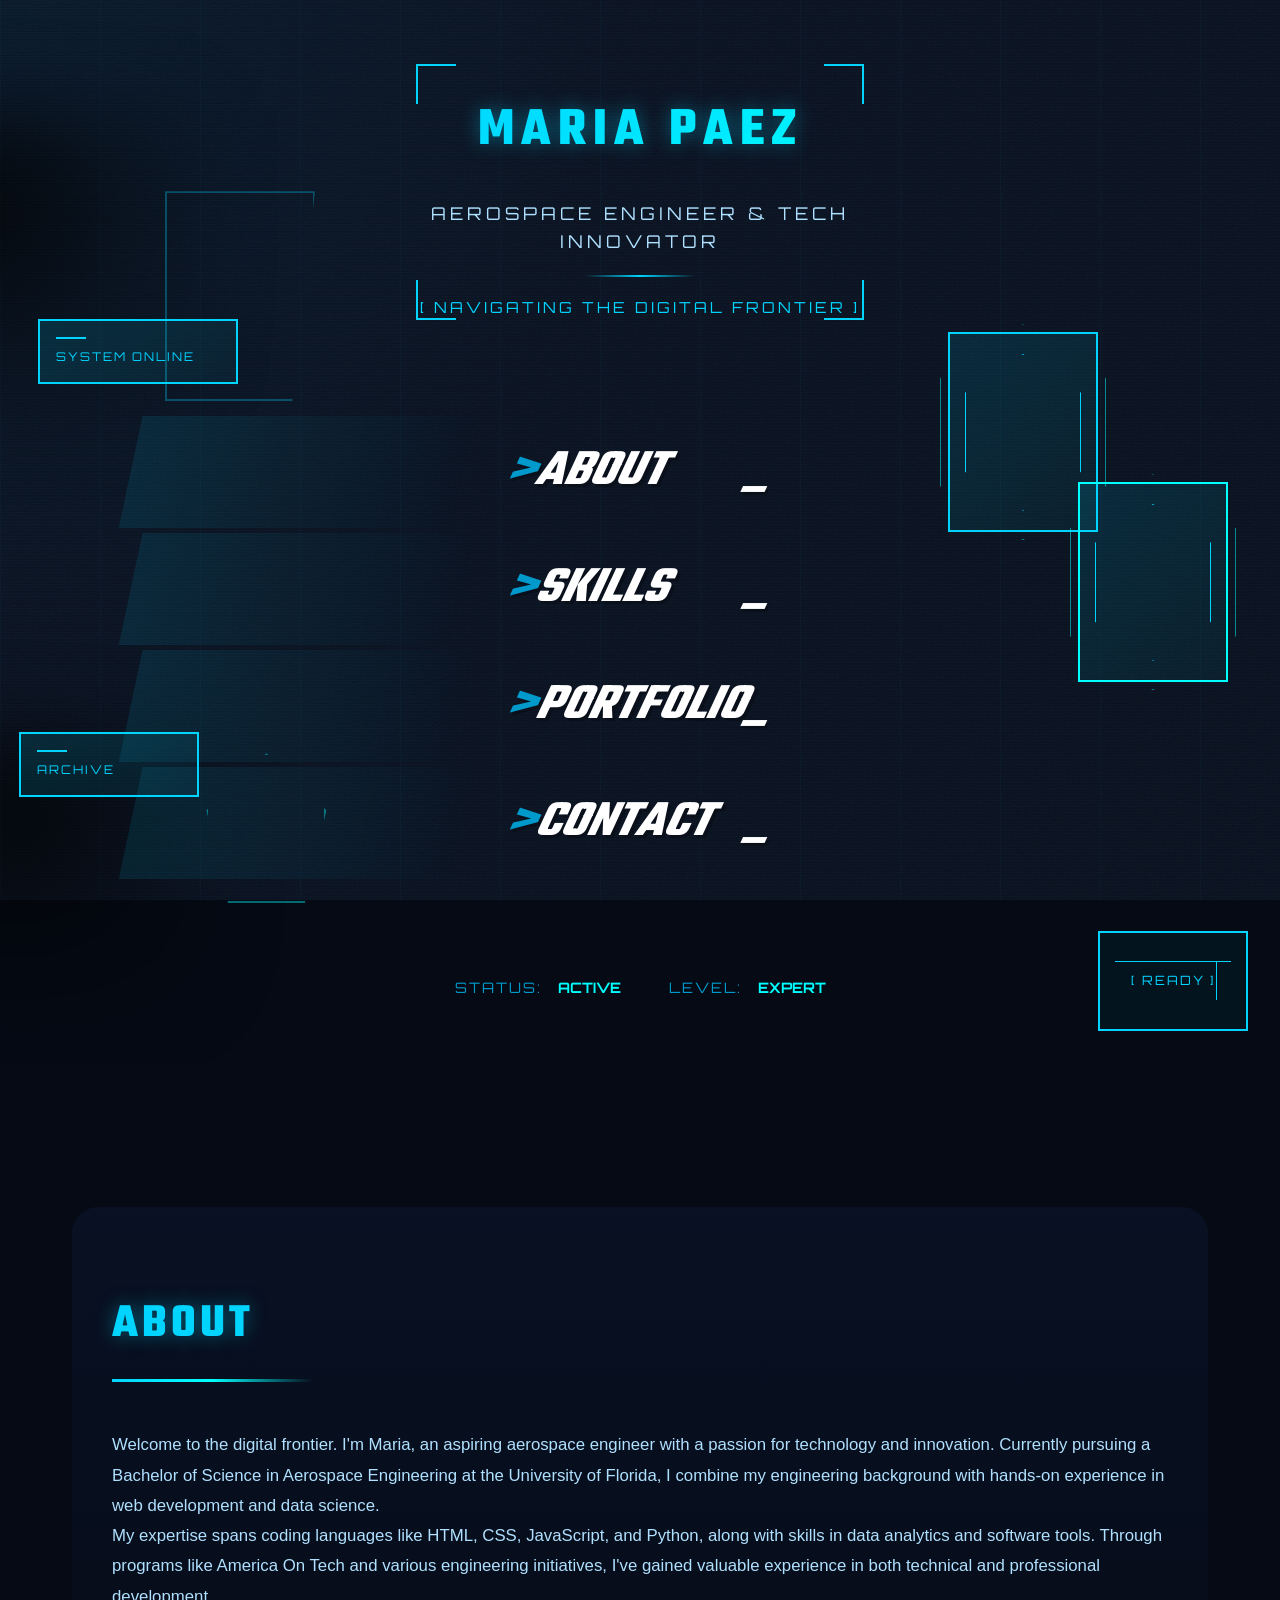
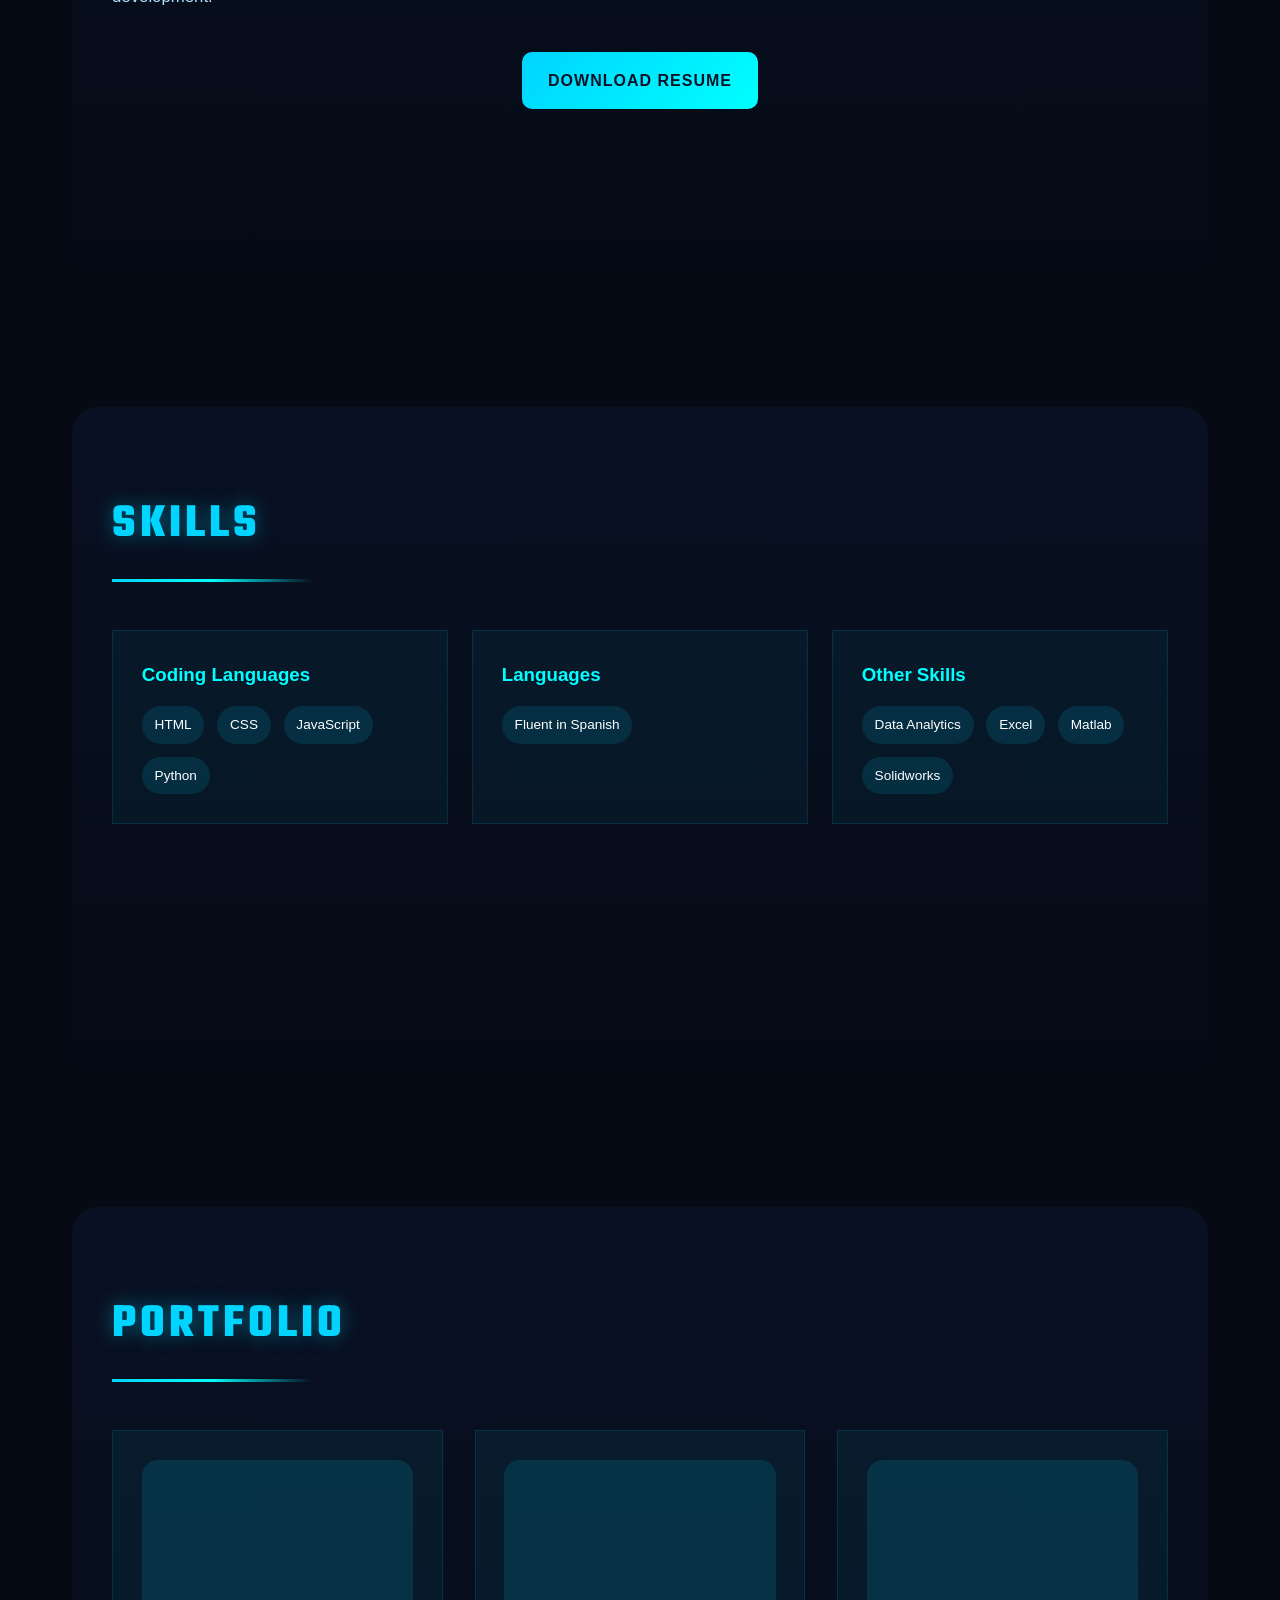
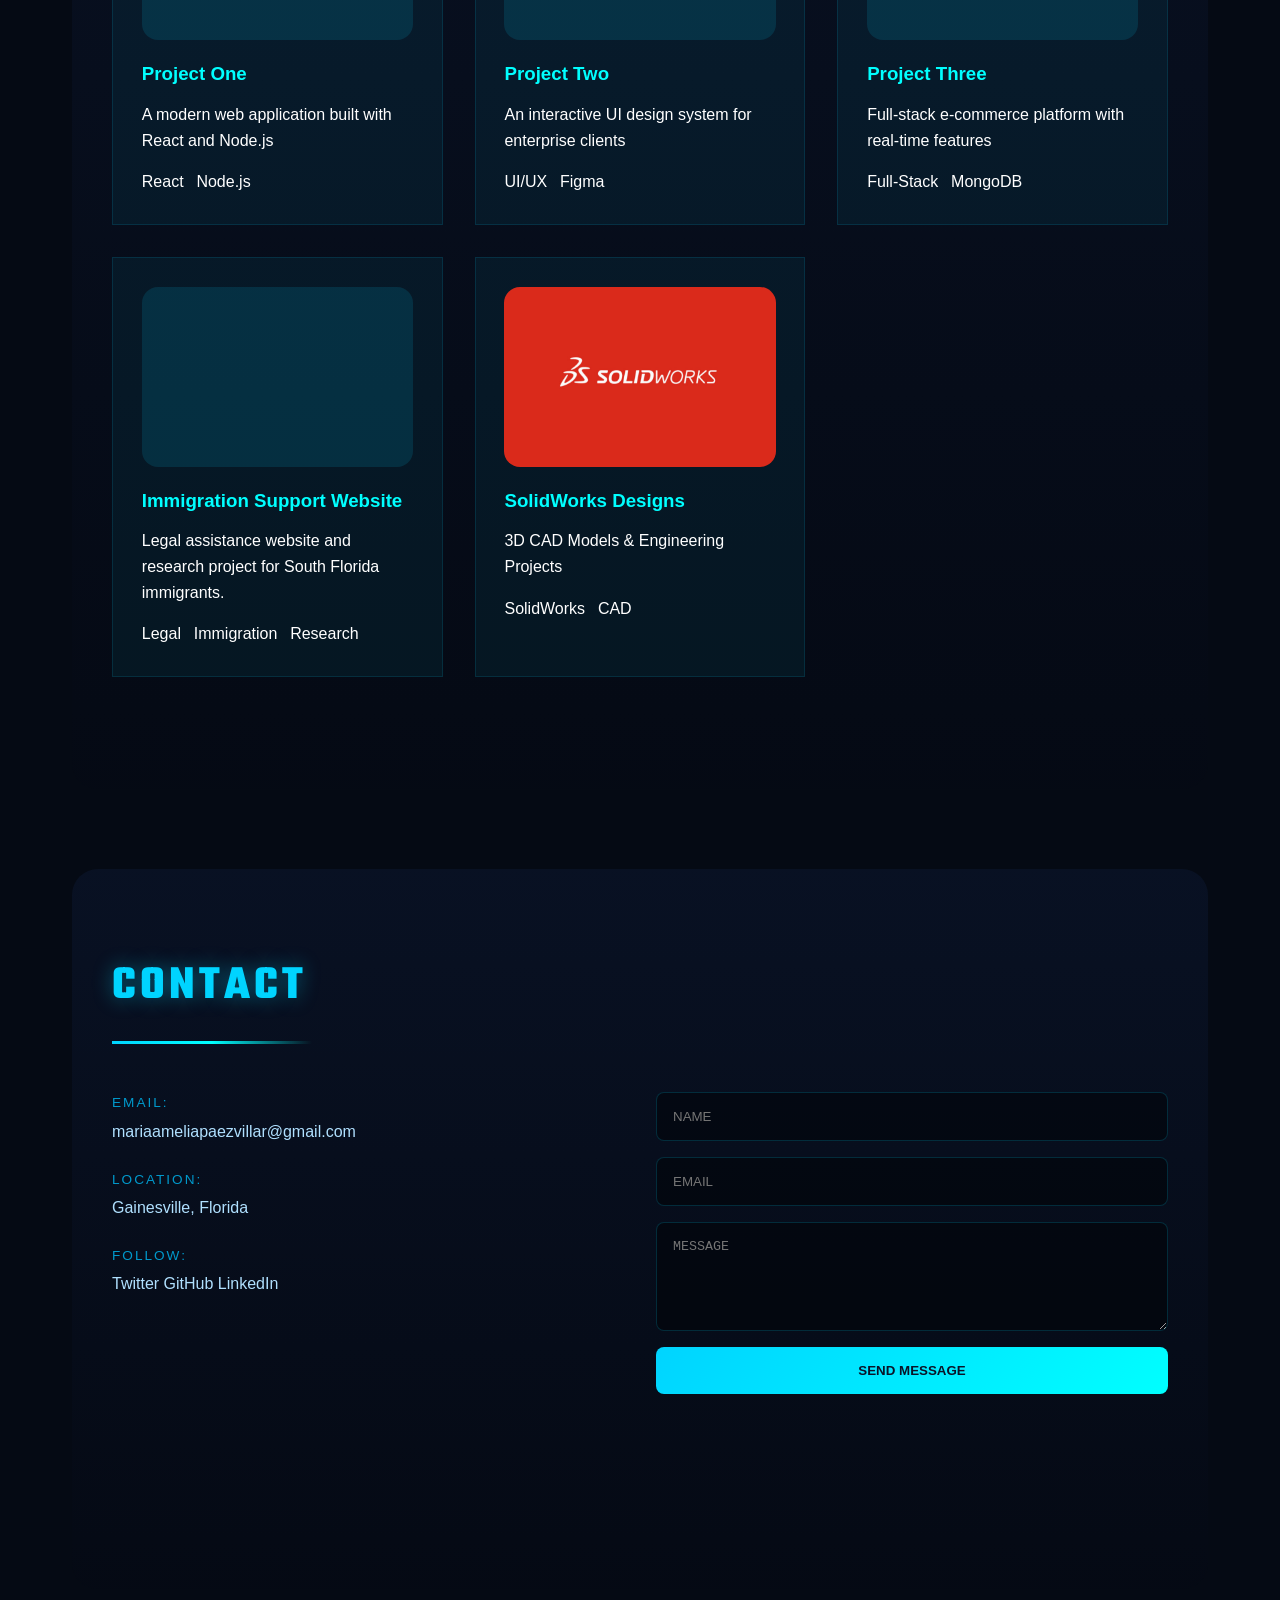
==== commit 436deda2: "Add files via upload" ====
--- a/index.html
+++ b/index.html
@@ -1,216 +1,266 @@
-﻿<!doctype html>
+﻿<!DOCTYPE html>
 <html lang="en">
-
 <head>
-  <meta charset="utf-8">
-  <meta name="viewport" content="width=device-width, initial-scale=1">
-  <title>South Florida Immigration Protection</title>
-  <script defer src="https://friconix.com/cdn/friconix.js"></script>
-  <link href="https://cdn.jsdelivr.net/npm/bootstrap@5.3.0/dist/css/bootstrap.min.css" rel="stylesheet" integrity="sha384-9ndCyUaIbzAi2FUVXJi0CjmCapSmO7SnpJef0486qhLnuZ2cdeRhO02iuK6FUUVM" crossorigin="anonymous">
-  <link rel="stylesheet" href="style.css">
+    <meta charset="UTF-8">
+    <meta name="viewport" content="width=device-width, initial-scale=1.0">
+    <title>Maria Paez | Futuristic Portfolio</title>
+    <link rel="preconnect" href="https://fonts.googleapis.com">
+    <link rel="preconnect" href="https://fonts.gstatic.com" crossorigin>
+    <link href="https://fonts.googleapis.com/css2?family=Orbitron:wght@400;700;900&family=Audiowide&display=swap" rel="stylesheet">
+    <link href="https://fonts.googleapis.com/css2?family=Teko:wght@500;700&display=swap" rel="stylesheet">
+    <link rel="stylesheet" href="style.css">
 </head>
-
-<body>
-  <nav class="navbar navbar-expand-lg navbar-dark bg-dark shadow-sm sticky-top">
-    <div class="container">
-      <a class="navbar-brand fw-bold" href="#top">SFIP</a>
-      <button class="navbar-toggler" type="button" data-bs-toggle="collapse" data-bs-target="#navbarNav" aria-controls="navbarNav" aria-expanded="false" aria-label="Toggle navigation">
-        <span class="navbar-toggler-icon"></span>
-      </button>
-      <div class="collapse navbar-collapse" id="navbarNav">
-        <ul class="navbar-nav ms-auto">
-          <li class="nav-item"><a class="nav-link active" aria-current="page" href="#about">About</a></li>
-          <li class="nav-item"><a class="nav-link" href="#services">Services</a></li>
-          <li class="nav-item"><a class="nav-link" href="#problem">Problem</a></li>
-          <li class="nav-item"><a class="nav-link" href="#team">Team</a></li>
-          <li class="nav-item"><a class="nav-link" href="#contact">Contact</a></li>
-        </ul>
-      </div>
+<body id="top">
+    
+    <div class="background-container"> 
+        <div class="background-video background-video-menu active"> 
+            <video autoplay muted loop playsinline> <source src="menu-video.mp4" type="video/mp4"> 
+                <source src="menu-video.webm" type="video/webm"> Your browser does not support the video tag. </video> 
+        </div>
+        
+        <div class="background-video background-video-sections"> 
+            <video autoplay muted loop playsinline> <source src="sections-video.mp4" type="video/mp4">
+                <source src="sections-video.webm" type="video/webm"> Your browser does not support the video tag. 
+            </video> 
+        </div> 
+        <div class="gradient-bg"></div> 
+        <div class="refraction-overlay"></div> 
+        <div class="scanlines"></div> 
+        <div class="noise-texture"></div> 
     </div>
-  </nav>
-
-  <main id="top">
-    <header class="py-5 bg-primary text-white">
-      <div class="container text-center">
-        <h1 class="display-5 fw-bold">South Florida Immigration Protection</h1>
-        <p class="lead">Supporting immigrant rights through legal help, advocacy, and community programs.</p>
-        <button id="donateButton" type="button" class="btn btn-success btn-lg mt-3">Donate</button>
-      </div>
-    </header>
-
-    <section id="about" class="aboutus py-5">
-      <div class="container">
-        <div class="row align-items-center gy-4">
-          <div class="col-lg-6">
-            <img src="image 1.jpg" alt="South Florida community garden" class="img-fluid rounded shadow-sm">
-          </div>
-          <div class="col-lg-6">
-            <h2>About Us</h2>
-            <p class="text-muted">South Florida Immigration Protection (SFIP) is a non-profit organization dedicated to fairness and justice for immigrants in South Florida.</p>
-            <p>We provide legal support, pro-bono representation, and community education to help immigrants navigate the immigration system with dignity and confidence.</p>
-            <p>Our team works with attorneys, volunteers, and community partners to provide practical legal help, policy advocacy, and training programs for immigrants and service providers.</p>
-          </div>
-        </div>
-      </div>
-    </section>
-
-    <section id="services" class="services py-5 bg-light">
-      <div class="container">
-        <div class="text-center mb-4">
-          <h2>Our Specialties</h2>
-          <p class="text-muted">What makes SFIP unique in its support for immigrant communities.</p>
-        </div>
-        <div class="row g-4">
-          <div class="col-md-6 col-xl-3">
-            <div class="card service-card h-100 shadow-sm border-0">
-              <div class="card-body text-center">
-                <i class="fi-cnsuxl-user-circle service-icon"></i>
-                <h5 class="card-title mt-3">Legal Training</h5>
-                <p class="card-text">Empowering immigrants with information about work authorization, legal rights, and court preparation.</p>
-              </div>
-            </div>
-          </div>
-          <div class="col-md-6 col-xl-3">
-            <div class="card service-card h-100 shadow-sm border-0">
-              <div class="card-body text-center">
-                <i class="fi-cnsuxl-user-circle service-icon"></i>
-                <h5 class="card-title mt-3">Advocacy</h5>
-                <p class="card-text">Supporting immigrant families through advocacy and access to safer work and community resources.</p>
-              </div>
-            </div>
-          </div>
-          <div class="col-md-6 col-xl-3">
-            <div class="card service-card h-100 shadow-sm border-0">
-              <div class="card-body text-center">
-                <i class="fi-cnsuxl-user-circle service-icon"></i>
-                <h5 class="card-title mt-3">Pro-Bono Representation</h5>
-                <p class="card-text">Providing low-cost or free legal support to immigrants who cannot afford traditional representation.</p>
-              </div>
-            </div>
-          </div>
-          <div class="col-md-6 col-xl-3">
-            <div class="card service-card h-100 shadow-sm border-0">
-              <div class="card-body text-center">
-                <i class="fi-cnsuxl-user-circle service-icon"></i>
-                <h5 class="card-title mt-3">Community Support</h5>
-                <p class="card-text">Building partnerships and offering resources that strengthen immigrant resilience and belonging.</p>
-              </div>
-            </div>
-          </div>
-        </div>
-      </div>
-    </section>
-
-    <section id="problem" class="problem py-5">
-      <div class="container text-center">
-        <h2>What Are We Trying to Solve?</h2>
-        <p class="lead text-muted">Immigrants make up roughly 20% of the workforce, yet many still lack equal access to legal support, workplace protections, and community resources.</p>
-        <p>SFIP works to close this gap by offering legal guidance, advocacy, and education so immigrants can thrive and participate fully in the local economy.</p>
-      </div>
-    </section>
-
-    <section id="team" class="py-5 bg-light">
-      <div class="container">
-        <div class="text-center mb-4">
-          <h2>Team</h2>
-          <p class="text-muted">Dedicated volunteers and legal professionals working together for immigrant justice.</p>
-        </div>
-        <div class="row">
-          <div class="col-md-4 mb-4">
-            <div class="team-card">
-              <img src="jane doe.jpg" alt="Jane Doe">
-              <h5>Jane Doe</h5>
-              <h6 class="text-muted">CEO</h6>
-              <p>Experienced leader helping immigrants access resources and justice.</p>
-            </div>
-          </div>
-          <div class="col-md-4 mb-4">
-            <div class="team-card">
-              <img src="jane doe.jpg" alt="Jane Doe">
-              <h5>Jane Doe</h5>
-              <h6 class="text-muted">COO</h6>
-              <p>Operational support for community outreach and legal services.</p>
-            </div>
-          </div>
-          <div class="col-md-4 mb-4">
-            <div class="team-card">
-              <img src="team member 3.webp" alt="Jane Doe">
-              <h5>Jane Doe</h5>
-              <h6 class="text-muted">Volunteer Lead</h6>
-              <p>Coordinates volunteer efforts and community training programs.</p>
-            </div>
-          </div>
-        </div>
-      </div>
-    </section>
-
-    <section id="contact" class="contact py-5">
-      <div class="container">
-        <div class="text-center mb-4">
-          <h2>Contact</h2>
-        </div>
-        <div class="row g-4">
-          <div class="col-lg-6">
-            <div class="input-group mb-3">
-              <span class="input-group-text"><i class="fi-xnsuxl-user-solid"></i></span>
-              <input type="text" class="form-control" placeholder="Name">
-            </div>
-            <div class="input-group mb-3">
-              <span class="input-group-text"><i class="fi-xwsuxl-envelope-solid"></i></span>
-              <input type="email" class="form-control" placeholder="Email">
-            </div>
-            <div class="input-group mb-3">
-              <span class="input-group-text"><i class="fi-xnsrxl-phone-solid"></i></span>
-              <input type="tel" class="form-control" placeholder="Phone">
-            </div>
-          </div>
-          <div class="col-lg-6 d-flex flex-column">
-            <textarea class="form-control mb-3" placeholder="Your Message"></textarea>
-            <button class="btn btn-primary btn-lg mt-auto">Submit Your Message</button>
-          </div>
-        </div>
-      </div>
-    </section>
-  </main>
-
-  <footer class="py-5 bg-dark text-white">
-    <div class="container">
-      <div class="row gy-4">
-        <div class="col-md-4">
-          <h5>Contact Us</h5>
-          <ul class="list-unstyled">
-            <li><i class="fi-xnsuxl-house-solid me-2"></i>Fort Lauderdale, FL 33304</li>
-            <li><i class="fi-xnluxl-envelope me-2"></i>SFLimmigrant@gmail.com</li>
-            <li><i class="fi-xnsrxl-phone-solid me-2"></i>(786) 234-2546</li>
-          </ul>
-        </div>
-        <div class="col-md-4">
-          <h5>About</h5>
-          <ul class="list-unstyled">
-            <li><i class="fi-ctluxl-exclamation-mark-rounded me-2"></i>About Us</li>
-            <li><i class="fi-xnsuxl-user-solid me-2"></i>Privacy Policy</li>
-            <li><i class="fi-cwsuxl-check me-2"></i>Terms and Conditions</li>
-          </ul>
-        </div>
-        <div class="col-md-4">
-          <h5>Stay Connected</h5>
-          <div class="d-flex gap-3 mb-3 social-icons">
-            <i class="fi-xnsuxl-twitter"></i>
-            <i class="fi-snsuxl-facebook"></i>
-            <i class="fi-snsuxl-linkedin"></i>
-          </div>
-          <div class="input-group">
-            <input type="email" class="form-control" placeholder="Subscribe">
-            <button class="btn btn-outline-light" type="button">Subscribe</button>
-          </div>
-        </div>
-      </div>
-      <div class="text-center mt-4 text-muted">&copy; 2026 South Florida Immigration Protection</div>
+
+    <div class="main-container">
+        <div class="left-panel">
+            <div class="ink-element ink-1"></div>
+            <div class="ink-element ink-2"></div>
+            <div class="geometric-shape geo-1"></div>
+            <div class="geometric-shape geo-2"></div>
+            <div class="hud-box hud-1">
+                <div class="hud-line"></div>
+                <div class="hud-text">SYSTEM ONLINE</div>
+            </div>
+            <div class="hud-box hud-2">
+                <div class="hud-line"></div>
+                <div class="hud-text">ARCHIVE</div>
+            </div>
+        </div>
+
+        <div class="center-panel">
+            <div class="title-container">
+                <div class="corner-accent corner-tl"></div>
+                <div class="corner-accent corner-tr"></div>
+                <div class="corner-accent corner-bl"></div>
+                <div class="corner-accent corner-br"></div>
+                <h1 class="main-title">MARIA PAEZ</h1>
+                <p class="subtitle">AEROSPACE ENGINEER & TECH INNOVATOR</p>
+                <div class="divider-line"></div>
+                <p class="tagline">[ NAVIGATING THE DIGITAL FRONTIER ]</p>
+            </div>
+
+            <nav class="menu-list">
+                <a href="#about" class="menu-item item-1">
+                    <span class="menu-prefix">&gt;</span>
+                    <span class="menu-text">ABOUT</span>
+                    <span class="menu-suffix">_</span>
+                </a>
+                <a href="#skills" class="menu-item item-2">
+                    <span class="menu-prefix">&gt;</span>
+                    <span class="menu-text">SKILLS</span>
+                    <span class="menu-suffix">_</span>
+                </a>
+                <a href="#portfolio" class="menu-item item-3">
+                    <span class="menu-prefix">&gt;</span>
+                    <span class="menu-text">PORTFOLIO</span>
+                    <span class="menu-suffix">_</span>
+                </a>
+                
+                <a href="#contact" class="menu-item item-5">
+                    <span class="menu-prefix">&gt;</span>
+                    <span class="menu-text">CONTACT</span>
+                    <span class="menu-suffix">_</span>
+                </a>
+            </nav>
+
+            <div class="data-display">
+                <div class="data-item">
+                    <span class="data-label">STATUS:</span>
+                    <span class="data-value">ACTIVE</span>
+                </div>
+                <div class="data-item">
+                    <span class="data-label">LEVEL:</span>
+                    <span class="data-value">EXPERT</span>
+                </div>
+            </div>
+        </div>
+
+        <div class="right-panel">
+            <div class="hologram-container">
+                <div class="hologram hologram-1">
+                    <div class="hologram-base"></div>
+                    <div class="hologram-glow"></div>
+                </div>
+                <div class="hologram hologram-2">
+                    <div class="hologram-base"></div>
+                    <div class="hologram-glow"></div>
+                </div>
+            </div>
+            <div class="hud-corner">
+                <div class="corner-line corner-line-1"></div>
+                <div class="corner-line corner-line-2"></div>
+                <div class="corner-text">[ READY ]</div>
+            </div>
+        </div>
     </div>
-  </footer>
-
-  <script src="https://cdn.jsdelivr.net/npm/bootstrap@5.3.0/dist/js/bootstrap.bundle.min.js" integrity="sha384-geWF76RCwLtnZ8qwWowPQNguL3RmwHVBC9FhGdlKrxdiJJigb/j/68SIy3Te4Bkz" crossorigin="anonymous"></script>
-  <script src="script.js"></script>
+
+    <div class="content-sections">
+        <section id="about" class="section about-section">
+            <div class="section-header">
+                <h2 class="section-title">ABOUT</h2>
+                <div class="title-underline"></div>
+            </div>
+            <div class="about-content">
+                <p>Welcome to the digital frontier. I'm Maria, an aspiring aerospace engineer with a passion for technology and innovation. Currently pursuing a Bachelor of Science in Aerospace Engineering at the University of Florida, I combine my engineering background with hands-on experience in web development and data science.</p>
+                <p>My expertise spans coding languages like HTML, CSS, JavaScript, and Python, along with skills in data analytics and software tools. Through programs like America On Tech and various engineering initiatives, I've gained valuable experience in both technical and professional development.</p>
+            </div>
+            <div class="about-actions">
+                <a href="Maria Paez - Resume - (4).pdf" download class="resume-download-btn">DOWNLOAD RESUME</a>
+            </div>
+        </section>
+        <section id="skills" class="section skills-section">
+            <div class="section-header">
+                <h2 class="section-title">SKILLS</h2>
+                <div class="title-underline"></div>
+            </div>
+            <div class="skills-container">
+                <div class="skill-category">
+                    <h3>Coding Languages</h3>
+                    <div class="skill-tags">
+                        <span class="skill-tag">HTML</span>
+                        <span class="skill-tag">CSS</span>
+                        <span class="skill-tag">JavaScript</span>
+                        <span class="skill-tag">Python</span>
+                    </div>
+                </div>
+                <div class="skill-category">
+                    <h3>Languages</h3>
+                    <div class="skill-tags">
+                        <span class="skill-tag">Fluent in Spanish</span>
+                    </div>
+                </div>
+                <div class="skill-category">
+                    <h3>Other Skills</h3>
+                    <div class="skill-tags">
+                        <span class="skill-tag">Data Analytics</span>
+                        <span class="skill-tag">Excel</span>
+                        <span class="skill-tag">Matlab</span>
+                        <span class="skill-tag">Solidworks</span>
+                    </div>
+                </div>
+            </div>
+        </section>
+        <section id="portfolio" class="section portfolio-section">
+            <div class="section-header">
+                <h2 class="section-title">PORTFOLIO</h2>
+                <div class="title-underline"></div>
+            </div>
+            <div class="portfolio-grid">
+                <div class="portfolio-card">
+                    <div class="portfolio-image"></div>
+                    <div class="portfolio-info">
+                        <h3>Project One</h3>
+                        <p>A modern web application built with React and Node.js</p>
+                        <div class="portfolio-tags">
+                            <span>React</span>
+                            <span>Node.js</span>
+                        </div>
+                    </div>
+                </div>
+                <div class="portfolio-card">
+                    <div class="portfolio-image"></div>
+                    <div class="portfolio-info">
+                        <h3>Project Two</h3>
+                        <p>An interactive UI design system for enterprise clients</p>
+                        <div class="portfolio-tags">
+                            <span>UI/UX</span>
+                            <span>Figma</span>
+                        </div>
+                    </div>
+                </div>
+                <div class="portfolio-card">
+                    <div class="portfolio-image"></div>
+                    <div class="portfolio-info">
+                        <h3>Project Three</h3>
+                        <p>Full-stack e-commerce platform with real-time features</p>
+                        <div class="portfolio-tags">
+                            <span>Full-Stack</span>
+                            <span>MongoDB</span>
+                        </div>
+                    </div>
+                </div>
+                <div class="portfolio-card">
+                    <a href="https://south-florida-imigration-protection.vercel.app/" target="_blank" style="text-decoration: none; color: inherit; display: block;">
+                        <div class="portfolio-image" style="background-image: url('C:\\Users\\maria\\my website\\sfip.jpg'); background-size: cover; background-position: center;"></div>
+                        <div class="portfolio-info">
+                            <h3>Immigration Support Website</h3>
+                            <p>Legal assistance website and research project for South Florida immigrants.</p>
+                            <div class="portfolio-tags">
+                                <span>Legal</span>
+                                <span>Immigration</span>
+                                <span>Research</span>
+                            </div>
+                        </div>
+                    </a>
+                </div>
+                <div class="portfolio-card">
+                    <a href="solidworks.html" style="text-decoration: none; color: inherit; display: block;">
+                        <div class="portfolio-image" style="background-image: url('SolidWorks-thumbnail.png'); background-size: cover; background-position: center;"></div>
+                        <div class="portfolio-info">
+                            <h3>SolidWorks Designs</h3>
+                            <p>3D CAD Models & Engineering Projects</p>
+                            <div class="portfolio-tags">
+                                <span>SolidWorks</span>
+                                <span>CAD</span>
+                            </div>
+                        </div>
+                    </a>
+                </div>
+            </div>
+        </section>
+        <section id="contact" class="section contact-section">
+            <div class="section-header">
+                <h2 class="section-title">CONTACT</h2>
+                <div class="title-underline"></div>
+            </div>
+            <div class="contact-container">
+                <div class="contact-info">
+                    <div class="contact-item">
+                        <span class="contact-label">EMAIL:</span>
+                        <a href="mailto:mariaameliapaezvillar@gmail.com">mariaameliapaezvillar@gmail.com</a>
+                    </div>
+                    <div class="contact-item">
+                        <span class="contact-label">LOCATION:</span>
+                        <p>Gainesville, Florida</p>
+                    </div>
+                    <div class="contact-item">
+                        <span class="contact-label">FOLLOW:</span>
+                        <div class="social-links">
+                            <a href="#" class="social-link">Twitter</a>
+                            <a href="#" class="social-link">GitHub</a>
+                            <a href="https://www.linkedin.com/in/maria-paez-41b343298" class="social-link" target="_blank">LinkedIn</a>
+                        </div>
+                    </div>
+                </div>
+                <form class="contact-form" id="contactForm">
+                    <input type="text" placeholder="NAME" required>
+                    <input type="email" placeholder="EMAIL" required>
+                    <textarea placeholder="MESSAGE" rows="5" required></textarea>
+                    <button type="submit" class="submit-btn">SEND MESSAGE</button>
+                </form>
+            </div>
+        </section>
+    </div>
+
+    <a href="#top" class="back-to-menu">← BACK TO MENU</a>
+    <script src="script.js"></script>
 </body>
-
 </html>
--- a/style.css
+++ b/style.css
@@ -1,152 +1,648 @@
-﻿html,
+﻿:root {
+    --primary-blue: #00d4ff;
+    --secondary-blue: #0099cc;
+    --accent-blue: #00ffff;
+    --dark-bg: #0a1428;
+    --darker-bg: #050a14;
+    --text-white: #ffffff;
+    --text-secondary: #b0e0ff;
+    --glow-color: #00d4ff;
+    --cyber-font: 'Teko', sans-serif;
+    --data-font: 'Orbitron', monospace;
+}
+
+* {
+    margin: 0;
+    padding: 0;
+    box-sizing: border-box;
+}
+
+html {
+    scroll-behavior: smooth;
+}
+
 body {
-  width: 100%;
-  min-height: 100%;
-  margin: 0;
-  padding: 0;
-  font-family: Inter, system-ui, -apple-system, BlinkMacSystemFont, "Segoe UI", sans-serif;
-  background: #fff;
-  color: #1f2937;
-  scroll-behavior: smooth;
-}
-
-body {
-  line-height: 1.6;
-}
-
-img {
-  max-width: 100%;
-  height: auto;
-}
-
-header {
-  background: linear-gradient(135deg, #0b3d91 0%, #0c7bba 100%);
-  color: #fff;
-}
-
-header .btn {
-  min-width: 180px;
-}
-
-section {
-  padding: 4rem 0;
-}
-
-.aboutus h2,
-.services h2,
-.problem h2,
-.contact h2 {
-  font-weight: 700;
-  letter-spacing: -0.03em;
-}
-
-.aboutus p,
-.services p,
-.problem p,
-footer p,
-footer li {
-  color: #4b5563;
-}
-
-.services {
-  background: #fff;
-}
-
-.service-card {
-  border: none;
-  border-radius: 1rem;
-  box-shadow: 0 4px 6px -1px rgba(0, 0, 0, 0.1), 0 2px 4px -1px rgba(0, 0, 0, 0.06);
-}
-
-.service-icon {
-  font-size: 3rem;
-  color: #0b3d91;
-}
-
-.problem {
-  background: #fff;
-}
-
-.carousel-item img {
-  max-width: 100%;
-  border-radius: 1rem;
-}
-
-footer {
-  background: #111827;
-  color: #d1d5db;
-}
-
-footer a,
-footer li {
-  color: #d1d5db;
-}
-
-footer .social-icons i {
-  font-size: 1.5rem;
-  color: #d1d5db;
-}
-
-footer .social-icons i:hover {
-  color: #60a5fa;
-}
-
-.navbar .nav-link {
-  color: rgba(255, 255, 255, 0.85);
-}
-
-.navbar .nav-link:hover,
-.navbar .nav-link.active {
-  color: #fff;
-}
-
-.btn-primary {
-  background-color: #0b3d91;
-  border-color: #0b3d91;
-}
-
-.btn-primary:hover {
-  background-color: #0c67b3;
-  border-color: #0c67b3;
-}
-
-.input-group-text {
-  background: #e5e7eb;
-  border: 1px solid #d1d5db;
-}
-
-textarea.form-control {
-  min-height: 240px;
-}
-
-.team-card {
-  background: #fff;
-  border-radius: 0.75rem;
-  box-shadow: 0 4px 6px -1px rgba(0, 0, 0, 0.1), 0 2px 4px -1px rgba(0, 0, 0, 0.06);
-  padding: 1.5rem;
-  text-align: center;
-  transition: transform 0.2s ease-in-out;
-}
-
-.team-card:hover {
-  transform: translateY(-2px);
-}
-
-.team-card img {
-  width: 80px;
-  height: 80px;
-  border-radius: 50%;
-  object-fit: cover;
-  margin-bottom: 1rem;
-}
-
-.team-card h5 {
-  color: #0b3d91;
-  font-weight: 600;
-  margin-bottom: 0.5rem;
-}
-
-.team-card p {
-  color: #4b5563;
-  font-size: 0.875rem;
-}
+    font-family: 'Segoe UI', Tahoma, Geneva, Verdana, sans-serif;
+    color: var(--text-white);
+    line-height: 1.6;
+    overflow-x: hidden;
+    position: relative;
+    min-height: 100vh;
+    background: #050a14;
+}
+
+.background-container {
+    position: fixed;
+    top: 0;
+    left: 0;
+    width: 100%;
+    height: 100%;
+    z-index: -1;
+    overflow: hidden;
+}
+
+.background-video {
+    position: absolute;
+    inset: 0;
+    opacity: 0;
+    transition: opacity 1s ease;
+    pointer-events: none;
+    background: radial-gradient(circle at top left, rgba(0,212,255,0.15), transparent 40%);
+}
+
+.background-video.active {
+    opacity: 1;
+}
+
+.background-video video {
+    position: absolute;
+    top: 50%;
+    left: 50%;
+    width: 100vw;
+    height: 100vh;
+    min-width: 100%;
+    min-height: 100%;
+    object-fit: cover;
+    transform: translate(-50%, -50%);
+    pointer-events: none;
+}
+
+.gradient-bg {
+    position: absolute;
+    width: 100%;
+    height: 100%;
+    background: linear-gradient(135deg, rgba(10, 20, 40, 0.75) 0%, rgba(5, 10, 20, 0.75) 100%);
+    background-size: 400% 400%;
+    animation: gradientShift 15s ease infinite;
+}
+
+.refraction-overlay {
+    position: absolute;
+    width: 100%;
+    height: 100%;
+    background-image: repeating-linear-gradient(0deg, rgba(0,212,255,0.02), rgba(0,212,255,0.02) 1px, transparent 1px, transparent 3px),
+        repeating-linear-gradient(90deg, rgba(0,212,255,0.03), rgba(0,212,255,0.03) 1px, transparent 1px, transparent 100px);
+    animation: refraction 20s linear infinite;
+}
+
+.scanlines {
+    position: absolute;
+    width: 100%;
+    height: 100%;
+    background-image: repeating-linear-gradient(0deg, rgba(0,0,0,0.12), rgba(0,0,0,0.12) 1px, transparent 1px, transparent 2px);
+    pointer-events: none;
+    animation: scanPulse 8s ease-in-out infinite;
+}
+
+.noise-texture {
+    position: absolute;
+    width: 100%;
+    height: 100%;
+    background-image: url('data:image/svg+xml,<svg xmlns="http://www.w3.org/2000/svg" width="100" height="100"><filter id="noise"><feTurbulence type="fractalNoise" baseFrequency="0.9" numOctaves="4"/></filter><rect width="100" height="100" filter="url(%23noise)" opacity="0.05"/></svg>');
+    animation: noiseFlicker 0.5s infinite;
+}
+
+@keyframes gradientShift {
+    0% { background-position: 0% 50%; }
+    50% { background-position: 100% 50%; }
+    100% { background-position: 0% 50%; }
+}
+
+@keyframes refraction {
+    0% { transform: translateX(0); }
+    100% { transform: translateX(10px); }
+}
+
+@keyframes scanPulse {
+    0%, 100% { opacity: 0.18; }
+    50% { opacity: 0.36; }
+}
+
+@keyframes noiseFlicker {
+    0%, 100% { opacity: 0.05; }
+    50% { opacity: 0.1; }
+}
+
+.main-container {
+    display: flex;
+    min-height: 100vh;
+    position: relative;
+    z-index: 10;
+}
+
+.main-container.hidden {
+    display: none;
+}
+
+.left-panel {
+    flex: 1;
+    position: relative;
+    overflow: hidden;
+    padding: 4rem 2rem;
+}
+
+.ink-element {
+    position: absolute;
+    background: radial-gradient(ellipse at 30% 30%, rgba(0,0,0,0.75), rgba(0,0,0,0.2), transparent);
+    filter: blur(40px);
+    pointer-events: none;
+}
+
+.ink-1 {
+    width: 320px;
+    height: 320px;
+    top: 10%;
+    left: -120px;
+    animation: drift 22s ease-in-out infinite;
+}
+
+.ink-2 {
+    width: 280px;
+    height: 280px;
+    bottom: 5%;
+    left: -70px;
+    animation: drift 24s ease-in-out infinite reverse;
+}
+
+.geometric-shape {
+    position: absolute;
+    border: 2px solid rgba(0,212,255,0.3);
+    pointer-events: none;
+}
+
+.geo-1 {
+    width: 150px;
+    height: 210px;
+    top: 18%;
+    right: 18%;
+    clip-path: polygon(0% 0%, 100% 0%, 85% 100%, 0% 100%);
+    animation: tilt 8s ease-in-out infinite;
+}
+
+.geo-2 {
+    width: 120px;
+    height: 150px;
+    bottom: 15%;
+    right: 15%;
+    clip-path: polygon(50% 0%, 100% 38%, 82% 100%, 18% 100%, 0% 38%);
+    border-color: rgba(0,255,255,0.4);
+    animation: rotate 12s linear infinite;
+}
+
+.hud-box {
+    position: absolute;
+    border: 2px solid var(--primary-blue);
+    padding: 1rem;
+    background: rgba(0,212,255,0.05);
+}
+
+.hud-box::before {
+    content: '';
+    position: absolute;
+    inset: 0;
+    background: linear-gradient(135deg, rgba(0,212,255,0.1), transparent);
+    pointer-events: none;
+}
+
+.hud-1 {
+    width: 200px;
+    top: 30%;
+    left: 10%;
+    animation: pulse-box 4s ease-in-out infinite;
+}
+
+.hud-2 {
+    width: 180px;
+    bottom: 25%;
+    left: 5%;
+    animation: pulse-box 5s ease-in-out infinite 0.5s;
+}
+
+.hud-line {
+    width: 30px;
+    height: 2px;
+    background: var(--primary-blue);
+    margin-bottom: 0.5rem;
+}
+
+.hud-text {
+    font-size: 0.75rem;
+    color: var(--primary-blue);
+    font-family: var(--data-font);
+    letter-spacing: 2px;
+    animation: glitch 3s ease-in-out infinite;
+}
+
+@keyframes drift {
+    0%, 100% { transform: translate(0); }
+    25% { transform: translate(10px, -20px); }
+    75% { transform: translate(-10px, 20px); }
+}
+
+@keyframes tilt {
+    0%, 100% { transform: rotateY(0deg) rotateX(0deg); }
+    50% { transform: rotateY(5deg) rotateX(5deg); }
+}
+
+@keyframes rotate {
+    0% { transform: rotate(0deg); }
+    100% { transform: rotate(360deg); }
+}
+
+.center-panel {
+    flex: 1.4;
+    display: flex;
+    flex-direction: column;
+    justify-content: center;
+    align-items: center;
+    padding: 4rem 2rem;
+    position: relative;
+}
+
+.title-container {
+    position: relative;
+    margin-bottom: 3rem;
+    text-align: center;
+    width: 100%;
+    max-width: 760px;
+}
+
+.corner-accent {
+    position: absolute;
+    border: 2px solid var(--primary-blue);
+    width: 40px;
+    height: 40px;
+}
+
+.corner-tl { top: 0; left: 0; border-right: none; border-bottom: none; }
+.corner-tr { top: 0; right: 0; border-left: none; border-bottom: none; }
+.corner-bl { bottom: 0; left: 0; border-right: none; border-top: none; }
+.corner-br { bottom: 0; right: 0; border-left: none; border-top: none; }
+
+.main-title {
+    font-size: 3.4rem;
+    font-family: var(--cyber-font);
+    font-weight: 900;
+    letter-spacing: 7px;
+    background: linear-gradient(135deg, var(--primary-blue), var(--accent-blue));
+    -webkit-background-clip: text;
+    -webkit-text-fill-color: transparent;
+    background-clip: text;
+    text-shadow: 0 0 20px rgba(0,212,255,0.4);
+    animation: titleGlow 3s ease-in-out infinite;
+    margin: 1.5rem 0;
+}
+
+.subtitle {
+    font-size: 1.1rem;
+    letter-spacing: 4px;
+    color: var(--text-secondary);
+    font-family: var(--data-font);
+    margin-bottom: 1.2rem;
+}
+
+.divider-line {
+    width: 110px;
+    height: 2px;
+    background: linear-gradient(90deg, transparent, var(--primary-blue), transparent);
+    margin: 1.2rem auto;
+    animation: expandLine 2s ease-in-out infinite;
+}
+
+.tagline {
+    font-size: 0.95rem;
+    color: var(--primary-blue);
+    font-family: var(--data-font);
+    letter-spacing: 3px;
+    animation: blink 2s ease-in-out infinite;
+}
+
+.menu-list {
+    display: flex;
+    flex-direction: column;
+    gap: 0.3rem;
+    margin: 3rem auto;
+    width: auto;
+    max-width: 520px;
+    align-items: center;
+    justify-content: center;
+}
+
+.menu-item {
+    display: flex;
+    align-items: center;
+    justify-content: center;
+    gap: 0.05rem;
+    padding: 0.95rem 2.4rem;
+    color: var(--text-white);
+    text-decoration: none;
+    font-size: 3.2rem;
+    font-family: var(--cyber-font);
+    font-weight: 700;
+    font-style: italic;
+    text-transform: uppercase;
+    letter-spacing: 0.5px;
+    position: relative;
+    cursor: pointer;
+    transition: all 0.25s ease;
+    overflow: visible;
+    transform: skew(-12deg);
+    text-shadow: 3px 3px 0 rgba(0,0,0,0.25);
+    width: 100%;
+    min-width: 0;
+}
+
+.menu-item::before {
+    content: '';
+    position: absolute;
+    inset: 0;
+    background: linear-gradient(90deg, rgba(0,212,255,0.1) 0%, transparent 100%);
+    transform: translateX(-100%);
+    transition: transform 0.3s ease;
+    pointer-events: none;
+}
+
+.menu-item:hover::before { transform: translateX(0); }
+
+.menu-item::after {
+    content: '';
+    position: absolute;
+    top: 50%;
+    left: -10%;
+    width: 120%;
+    height: 14px;
+    background: rgba(0,212,255,0.18);
+    transform: rotate(-15deg);
+    clip-path: polygon(0 50%, 12% 0, 100% 0, 88% 100%, 0 50%);
+    opacity: 0;
+    transition: opacity 0.25s ease;
+}
+
+.menu-item:hover {
+    color: var(--accent-blue);
+    transform: skew(-12deg) translateX(24px);
+    text-shadow: 0 0 12px rgba(0,212,255,0.8), 0 0 24px rgba(0,212,255,0.5);
+}
+
+.menu-item:hover::after { opacity: 1; }
+
+.menu-prefix { color: var(--secondary-blue); font-weight: bold; transition: color 0.3s ease; }
+.menu-item:hover .menu-prefix { color: var(--accent-blue); }
+
+.menu-text { flex: 1; transition: all 0.3s ease; letter-spacing: normal; }
+.menu-suffix { animation: cursorBlink 1s ease-in-out infinite; }
+
+@keyframes cursorBlink { 0%,49%,100%{opacity:1;} 50%,99%{opacity:0;} }
+
+.data-display { display: flex; gap: 3rem; margin-top: 3rem; font-family: var(--data-font); font-size: 0.9rem; }
+.data-item { display: flex; align-items: center; gap: 1rem; }
+.data-label { color: var(--secondary-blue); letter-spacing: 2px; }
+.data-value { color: var(--accent-blue); font-weight: bold; animation: dataGlow 2s ease-in-out infinite; }
+
+@keyframes dataGlow { 0%,100%{ text-shadow: 0 0 5px rgba(0,255,255,0.5);} 50%{ text-shadow:0 0 15px rgba(0,255,255,0.8);} }
+
+.right-panel { flex: 1; position: relative; overflow: hidden; padding: 4rem 2rem; display: flex; flex-direction: column; justify-content: center; align-items: center; }
+.hologram-container { position: relative; width: 280px; height: 350px; margin-bottom: 3rem; }
+.hologram { position: absolute; width: 150px; height: 200px; border: 2px solid var(--primary-blue); display: flex; align-items: center; justify-content: center; background: linear-gradient(135deg, rgba(0,212,255,0.12), rgba(0,255,255,0.05)); }
+.hologram-1 { top: 0; left: 0; animation: floatHolo1 6s ease-in-out infinite; }
+.hologram-2 { bottom: 0; right: 0; animation: floatHolo2 8s ease-in-out infinite; border-color: var(--accent-blue); }
+.hologram-base { width: 80%; height: 80%; border: 1px solid var(--primary-blue); clip-path: polygon(50% 0%,100% 25%,100% 75%,50% 100%,0% 75%,0% 25%); animation: rotate 8s linear infinite; }
+.hologram-glow { position: absolute; inset: -10px; border: 1px solid var(--accent-blue); clip-path: polygon(50% 0%,100% 25%,100% 75%,50% 100%,0% 75%,0% 25%); opacity: 0.5; animation: holoPulse 2s ease-in-out infinite; }
+
+@keyframes floatHolo1 { 0%,100%{transform:translate(0);} 25%{transform:translate(-10px,-20px);} 75%{transform:translate(10px,20px);} }
+@keyframes floatHolo2 { 0%,100%{transform:translate(0);} 25%{transform:translate(10px,20px);} 75%{transform:translate(-10px,-20px);} }
+@keyframes holoPulse { 0%,100%{opacity:0.3;} 50%{opacity:0.8;} }
+
+.hud-corner { position: absolute; bottom: 2rem; right: 2rem; width: 150px; height: 100px; border: 2px solid var(--primary-blue); display: flex; align-items: center; justify-content: center; background: rgba(0,212,255,0.05); }
+.corner-line { position: absolute; background: var(--primary-blue); }
+.corner-line-1 { width: 80%; height: 1px; top: 30%; }
+.corner-line-2 { width: 1px; height: 40%; right: 20%; }
+.corner-text { font-family: var(--data-font); font-size: 0.8rem; color: var(--primary-blue); letter-spacing: 2px; animation: cornerBlink 1.5s ease-in-out infinite; }
+
+@keyframes cornerBlink { 0%,50%,100%{opacity:1;} 75%{opacity:0.3;} }
+
+.content-sections { min-height: 100vh; padding: 4rem 2rem 6rem; max-width: 1200px; margin: 0 auto; position: relative; z-index: 5; }
+.content-sections.hidden { display: none; }
+
+.section { min-height: 80vh; margin: 5rem 0; padding: 5rem 2.5rem 7rem; position: relative; background-position: center; background-size: cover; background-repeat: no-repeat; background-blend-mode: overlay; overflow: hidden; border-radius: 26px; }
+.section-header { margin-bottom: 3rem; }
+.section-title { font-size: 3rem; font-family: var(--cyber-font); font-weight: 900; letter-spacing: 4px; color: var(--primary-blue); text-transform: uppercase; margin-bottom: 1rem; text-shadow: 0 0 20px rgba(0,212,255,0.4); }
+.title-underline { width: 200px; height: 3px; background: linear-gradient(90deg, var(--primary-blue), var(--accent-blue), transparent); animation: expandUnderline 2s ease-in-out infinite; }
+
+@keyframes expandUnderline { 0%,100%{width:200px;} 50%{width:300px;} }
+
+.about-section,
+.education-section,
+.experience-section,
+.activities-section,
+.awards-section,
+.skills-section,
+.portfolio-section,
+.solidworks-section,
+.blog-section,
+.contact-section {
+    background: linear-gradient(180deg, rgba(10,20,40,0.75), rgba(5,10,20,0.75));
+}
+
+.about-content, .about-content p { color: var(--text-secondary); font-size: 1.05rem; line-height: 1.8; }
+
+.education-grid { display: grid; grid-template-columns: repeat(auto-fit, minmax(280px, 1fr)); gap: 2rem; }
+.edu-card { background: linear-gradient(135deg, rgba(0,212,255,0.05), rgba(0,255,255,0.02)); border: 2px solid var(--primary-blue); padding: 2rem; position: relative; overflow: hidden; transition: all 0.3s ease; }
+.edu-card::before { content: ''; position: absolute; top: 0; left: -100%; width: 100%; height: 100%; background: linear-gradient(90deg, transparent, rgba(0,255,255,0.2), transparent); transition:left 0.3s ease; }
+.edu-card:hover { border-color: var(--accent-blue); transform: translateY(-10px); box-shadow: 0 10px 30px rgba(0,212,255,0.2); }
+.edu-card:hover::before { left: 100%; }
+.edu-card h3 { color: var(--accent-blue); margin-bottom: 0.5rem; font-size: 1.3rem; }
+.edu-field { color: var(--primary-blue); font-weight: 600; margin-bottom: 0.5rem; }
+.edu-school, .edu-year, .edu-coursework, .edu-gpa { color: var(--text-secondary); font-size: 0.95rem; }
+
+.experience-grid, .activities-grid, .awards-grid { display: grid; grid-template-columns: repeat(auto-fit, minmax(280px, 1fr)); gap: 2rem; }
+.exp-card, .act-card, .award-card { background: linear-gradient(135deg, rgba(0,212,255,0.05), rgba(0,255,255,0.02)); border: 2px solid var(--primary-blue); padding: 2rem; position: relative; overflow: hidden; transition: all 0.3s ease; }
+.exp-card::before, .act-card::before, .award-card::before { content: ''; position: absolute; top: 0; left: -100%; width: 100%; height: 100%; background: linear-gradient(90deg, transparent, rgba(0,255,255,0.2), transparent); transition:left 0.3s ease; }
+.exp-card:hover, .act-card:hover, .award-card:hover { border-color: var(--accent-blue); transform: translateY(-10px); box-shadow: 0 10px 30px rgba(0,212,255,0.2); }
+.exp-card:hover::before, .act-card:hover::before, .award-card:hover::before { left: 100%; }
+.exp-card h3, .act-card h3, .award-card h3 { color: var(--accent-blue); margin-bottom: 0.5rem; font-size: 1.3rem; }
+.exp-company, .exp-dates, .act-org, .act-dates, .award-date { color: var(--text-secondary); font-size: 0.95rem; }
+.exp-details { color: var(--text-secondary); font-size: 0.9rem; margin-top: 1rem; }
+.exp-details li { margin-bottom: 0.5rem; }
+.act-desc { color: var(--text-secondary); font-size: 0.9rem; margin-top: 1rem; }
+
+.skills-container { display: grid; grid-template-columns: repeat(auto-fit, minmax(220px, 1fr)); gap: 1.5rem; }
+.skill-category { background: rgba(0,212,255,0.05); border: 1px solid rgba(0,212,255,0.12); padding: 1.8rem; }
+.skill-category h3 { color: var(--accent-blue); margin-bottom: 1rem; }
+.skill-tags { display: flex; flex-wrap: wrap; gap: 0.8rem; }
+.skill-tag { background: rgba(0,212,255,0.12); color: var(--text-white); padding: 0.5rem 0.8rem; border-radius: 999px; font-size: 0.85rem; }
+
+.portfolio-grid, .blog-grid { display: grid; grid-template-columns: repeat(auto-fit, minmax(280px, 1fr)); gap: 2rem; }
+.portfolio-card, .blog-card { background: rgba(0,212,255,0.06); border: 1px solid rgba(0,212,255,0.12); padding: 1.8rem; position: relative; overflow: hidden; transition: all 0.3s ease; }
+.portfolio-card:hover, .blog-card:hover { transform: translateY(-8px); box-shadow: 0 10px 30px rgba(0,212,255,0.15); }
+.portfolio-card a { display: block; color: inherit; text-decoration: none; }
+.portfolio-image { height: 180px; background: rgba(0,212,255,0.12); margin-bottom: 1.2rem; border-radius: 16px; }
+.portfolio-info h3, .blog-card h3 { color: var(--accent-blue); margin-bottom: 0.8rem; }
+.portfolio-tags, .blog-meta { display: flex; flex-wrap: wrap; gap: 0.8rem; margin-top: 1rem; }
+.blog-meta { font-size: 0.8rem; color: var(--secondary-blue); gap: 1rem; }
+.blog-card p { margin: 1rem 0; color: var(--text-secondary); }
+.read-more { color: var(--accent-blue); text-decoration: none; font-weight: 700; }
+
+.solidworks-portfolio {
+    display: grid;
+    grid-template-columns: repeat(auto-fit, minmax(160px, 1fr));
+    gap: 2rem;
+    margin-top: 2rem;
+}
+
+.solidworks-item {
+    display: flex;
+    flex-direction: column;
+    align-items: center;
+    justify-content: center;
+    text-decoration: none;
+    transition: all 0.3s ease;
+    cursor: pointer;
+}
+
+.solidworks-icon {
+    width: 120px;
+    height: 120px;
+    background: linear-gradient(135deg, rgba(0,212,255,0.15), rgba(0,255,255,0.08));
+    border: 2px solid var(--primary-blue);
+    border-radius: 16px;
+    display: flex;
+    align-items: center;
+    justify-content: center;
+    margin-bottom: 1rem;
+    transition: all 0.3s ease;
+    font-size: 4rem;
+    color: var(--primary-blue);
+}
+
+.solidworks-thumbnail {
+    width: 120px;
+    height: 120px;
+    object-fit: cover;
+    border: 2px solid var(--primary-blue);
+    border-radius: 16px;
+    margin-bottom: 1rem;
+    transition: all 0.3s ease;
+}
+
+.solidworks-item:hover .solidworks-thumbnail {
+    border-color: var(--accent-blue);
+    transform: scale(1.1) translateY(-5px);
+    box-shadow: 0 15px 35px rgba(0,212,255,0.3);
+}
+
+.solidworks-name {
+    color: var(--accent-blue);
+    font-size: 0.95rem;
+    font-weight: 700;
+    text-align: center;
+    letter-spacing: 1px;
+}
+
+.solidworks-item:hover .solidworks-name {
+    color: var(--accent-blue);
+    text-shadow: 0 0 10px rgba(0,212,255,0.6);
+}
+
+
+.project-media {
+    display: flex;
+    flex-wrap: wrap;
+    gap: 2rem;
+    justify-content: center;
+    margin-top: 2rem;
+}
+
+.media-item {
+    flex: 1 1 300px;
+    max-width: 500px;
+    text-align: center;
+}
+
+.media-item h3 {
+    color: var(--accent-blue);
+    margin-bottom: 1rem;
+    font-size: 1.2rem;
+}
+
+
+.about-actions {
+    display: flex;
+    flex-wrap: wrap;
+    gap: 1rem;
+    margin-top: 2.5rem;
+    justify-content: center;
+}
+
+.resume-download-btn,
+.section-back-btn {
+    display: inline-flex;
+    align-items: center;
+    justify-content: center;
+    padding: 1rem 1.6rem;
+    background: linear-gradient(135deg, var(--primary-blue), var(--accent-blue));
+    color: var(--dark-bg);
+    text-decoration: none;
+    border-radius: 10px;
+    font-weight: 700;
+    letter-spacing: 1px;
+    transition: transform 0.2s ease, box-shadow 0.2s ease;
+}
+
+.resume-download-btn:hover,
+.section-back-btn:hover {
+    transform: translateY(-2px);
+    box-shadow: 0 18px 40px rgba(0,212,255,0.25);
+}
+
+.contact-container { display: grid; grid-template-columns: 1fr 1fr; gap: 2rem; align-items: start; }
+.contact-info { display: grid; gap: 1.5rem; }
+.contact-item { display: flex; flex-direction: column; gap: 0.3rem; }
+.contact-label { color: var(--secondary-blue); letter-spacing: 2px; font-size: 0.85rem; }
+.contact-info a, .contact-info p { color: var(--text-secondary); text-decoration: none; }
+.contact-form { display: grid; gap: 1rem; }
+.contact-form input, .contact-form textarea { width: 100%; padding: 1rem; border-radius: 8px; border: 1px solid rgba(0,212,255,0.18); background: rgba(0,0,0,0.4); color: var(--text-white); }
+.submit-btn { background: linear-gradient(135deg, var(--primary-blue), var(--accent-blue)); border: none; color: var(--dark-bg); padding: 1rem 1.5rem; border-radius: 8px; cursor: pointer; font-weight: 700; }
+.submit-btn:hover { transform: translateY(-3px); box-shadow: 0 15px 30px rgba(0,212,255,0.35); }
+
+.back-to-menu { position: fixed; bottom: 2rem; right: 2rem; padding: 1rem 1.5rem; background: linear-gradient(135deg, var(--primary-blue), var(--accent-blue)); color: var(--dark-bg); text-decoration: none; font-weight: 700; letter-spacing: 2px; border-radius: 3px; z-index: 100; opacity: 0; pointer-events: none; transition: all 0.3s ease; font-family: var(--cyber-font); }
+.back-to-menu.visible { opacity: 1; pointer-events: auto; }
+.back-to-menu:hover { transform: translateY(-3px); box-shadow: 0 10px 30px rgba(0,212,255,0.4); }
+
+@media (max-width: 1200px) {
+    .main-container { flex-direction: column; }
+    .left-panel, .center-panel, .right-panel { min-height: auto; padding: 2rem 1rem; }
+    .main-title { font-size: 2.8rem; }
+    .menu-list { gap: 0.8rem; margin: 1.5rem auto; }
+    .menu-item { font-size: 1.9rem; padding: 0.75rem 1.2rem; }
+    .data-display { gap: 2rem; }
+}
+
+@media (max-width: 768px) {
+    .left-panel, .right-panel { display: none; }
+    .center-panel { padding: 2rem 1rem; }
+    .main-title { font-size: 2rem; letter-spacing: 2px; }
+    .subtitle { font-size: 0.95rem; }
+    .tagline { font-size: 0.85rem; }
+    .menu-list { gap: 0.6rem; margin: 1.2rem auto; max-width: 100%; }
+    .menu-item { font-size: 1rem; padding: 0.6rem 0.9rem; gap: 0.3rem; transform: skew(-8deg); }
+    .menu-prefix, .menu-suffix { font-size: 0.8rem; }
+    .menu-item:hover { transform: skew(-8deg) translateX(6px); }
+    .data-display { flex-direction: column; gap: 0.8rem; font-size: 0.75rem; }
+    .section-title { font-size: 1.8rem; }
+    .contact-container, .education-grid, .portfolio-grid, .blog-grid, .experience-grid, .activities-grid, .awards-grid { grid-template-columns: 1fr; }
+    .back-to-menu { bottom: 1.5rem; right: 1.5rem; padding: 0.75rem 1rem; font-size: 0.85rem; letter-spacing: 1px; }
+}
+
+@media (max-width: 480px) {
+    .main-title { font-size: 1.6rem; letter-spacing: 1px; }
+    .subtitle { font-size: 0.85rem; letter-spacing: 1px; }
+    .tagline { font-size: 0.75rem; }
+    .menu-list { gap: 0.4rem; }
+    .menu-item { font-size: 0.9rem; padding: 0.5rem 0.7rem; gap: 0.2rem; }
+    .menu-prefix, .menu-suffix { display: none; }
+    .menu-text { font-size: 0.9rem; }
+    .data-display { gap: 0.6rem; font-size: 0.7rem; }
+    .section-title { font-size: 1.5rem; }
+    .back-to-menu { bottom: 1rem; right: 1rem; padding: 0.6rem 0.8rem; font-size: 0.75rem; }
+}
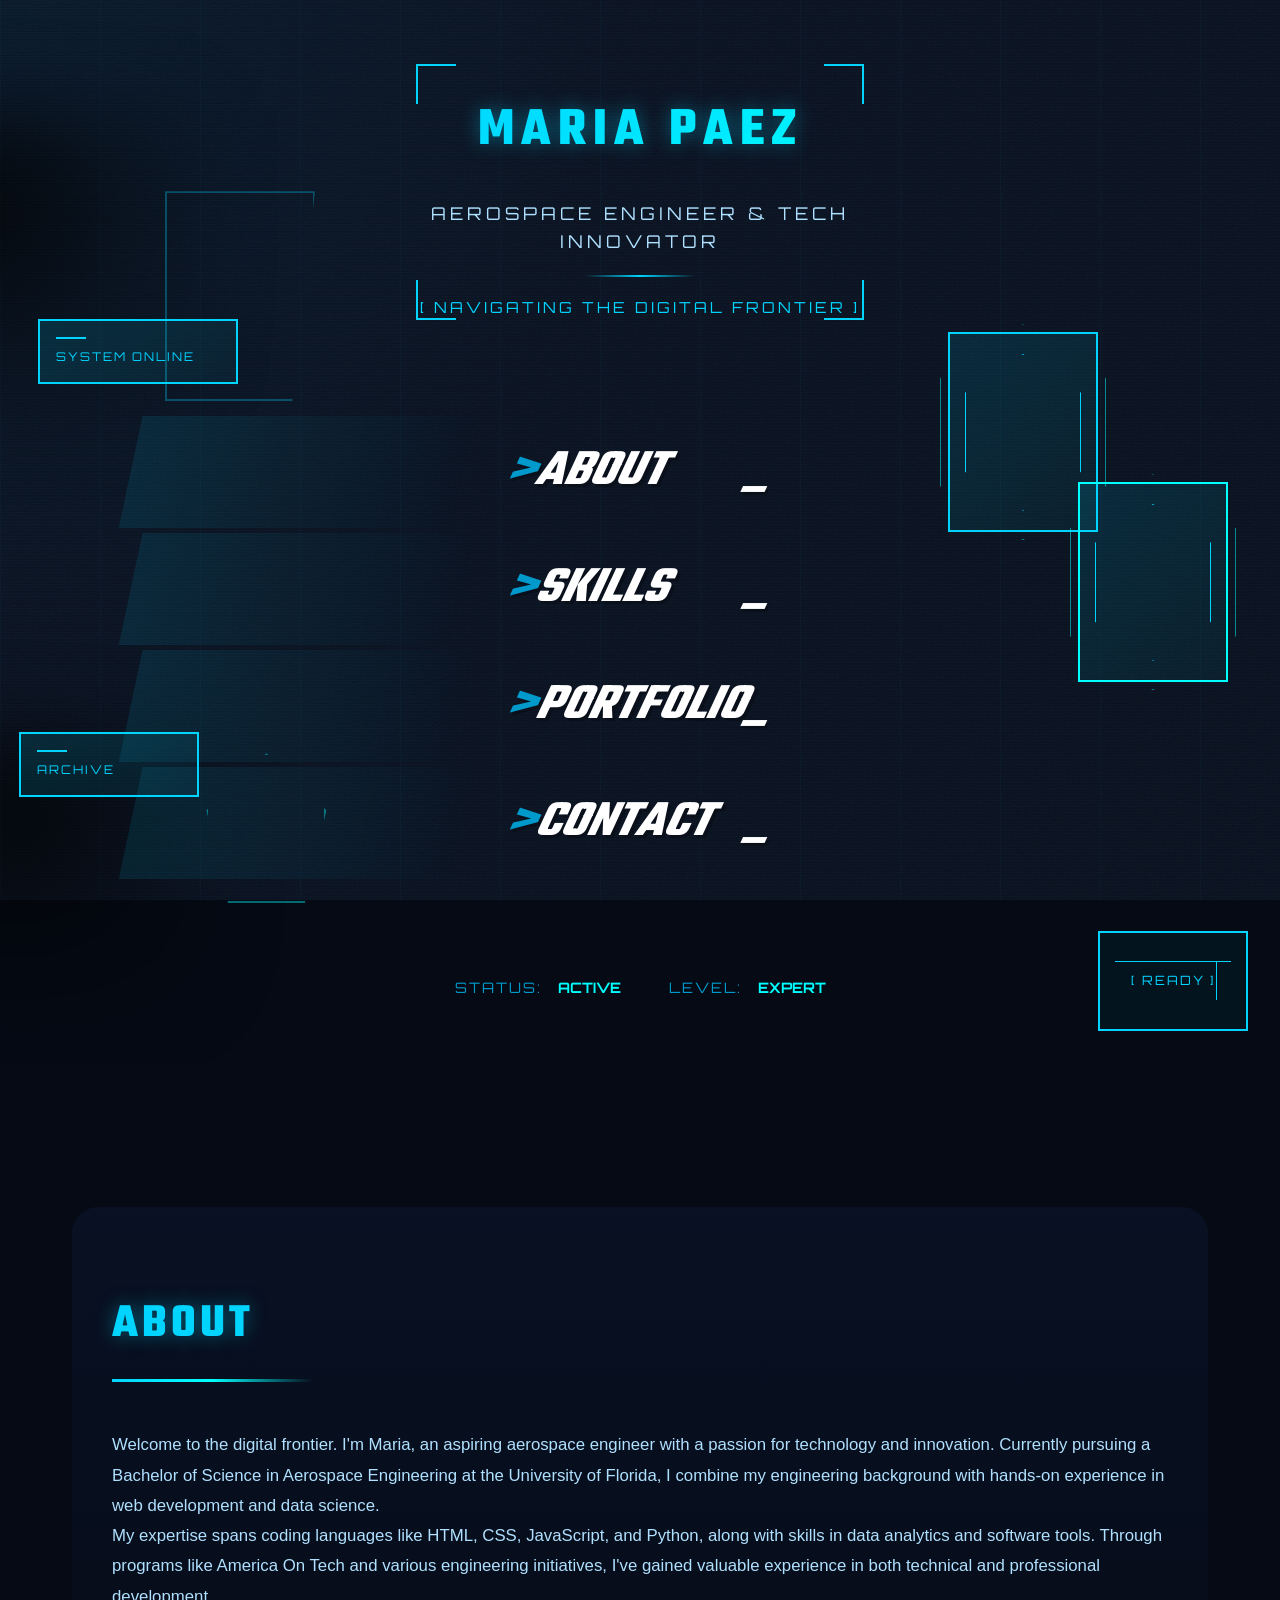
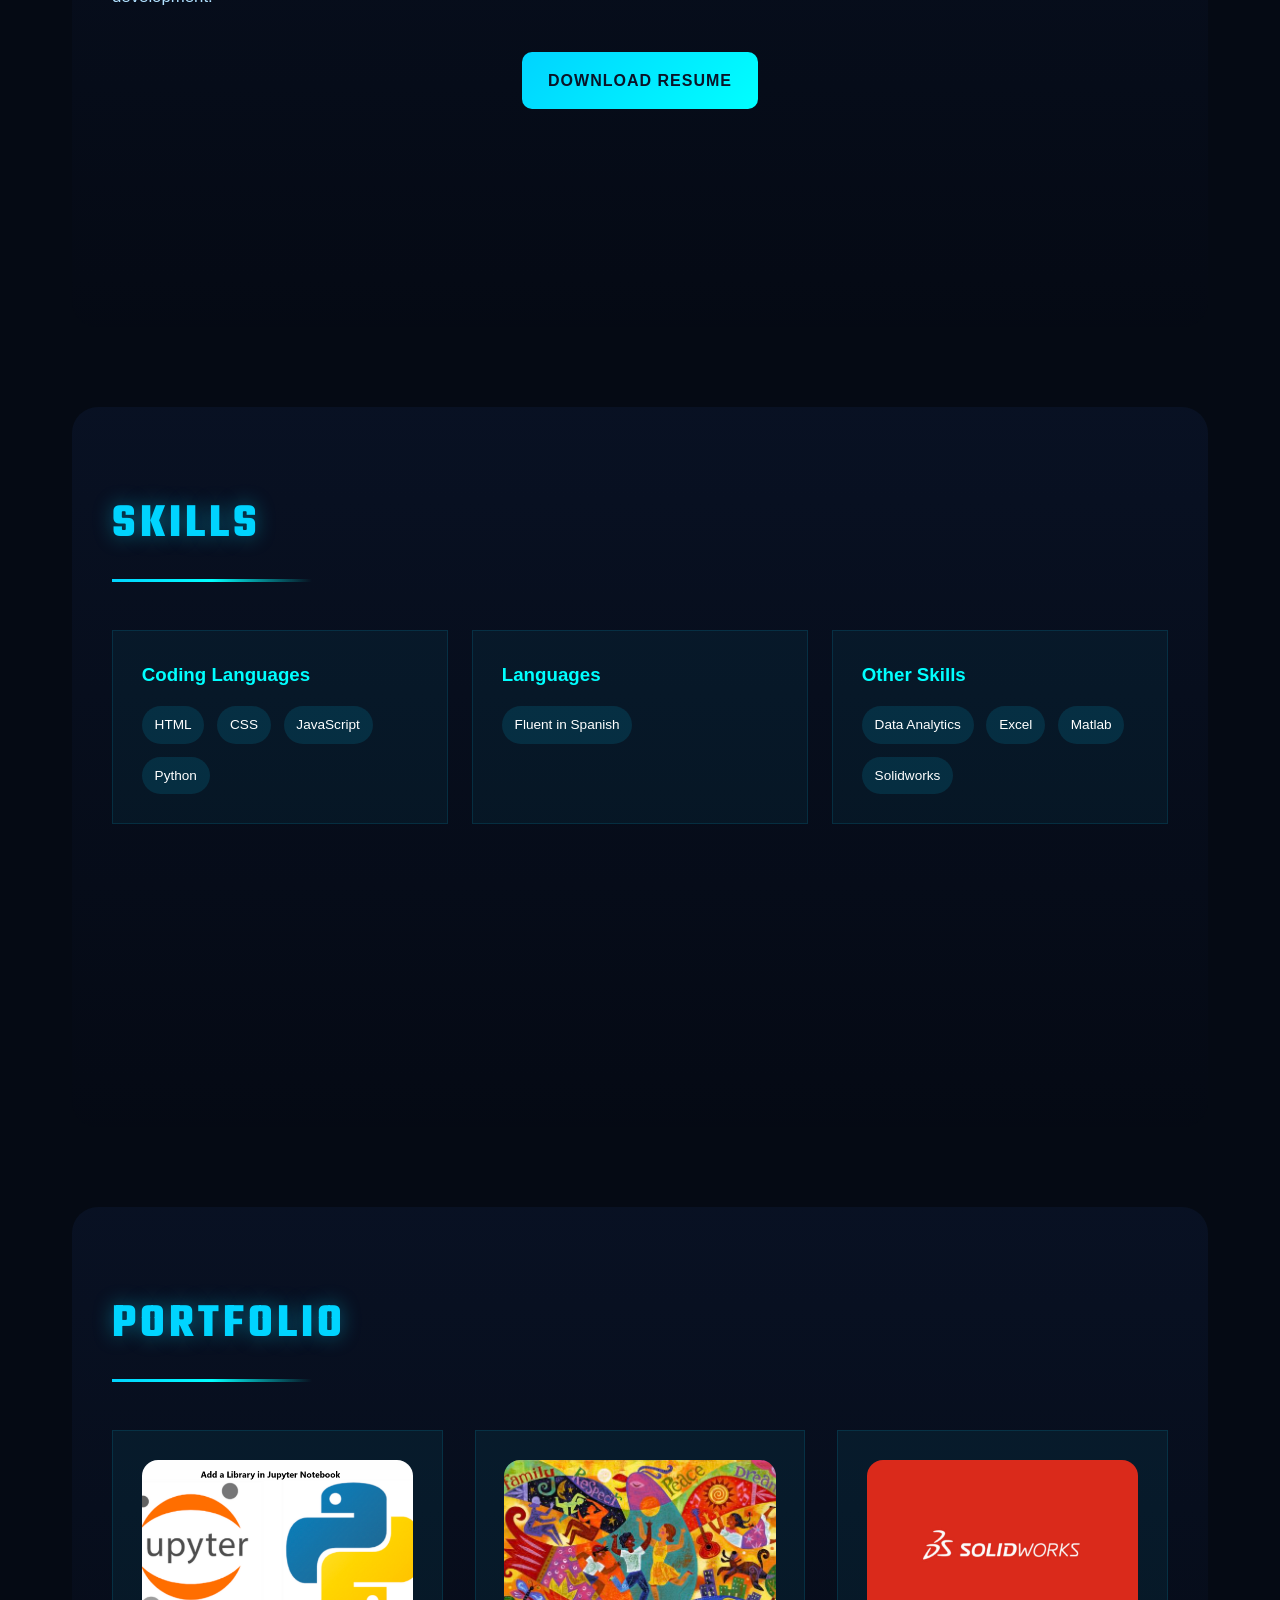
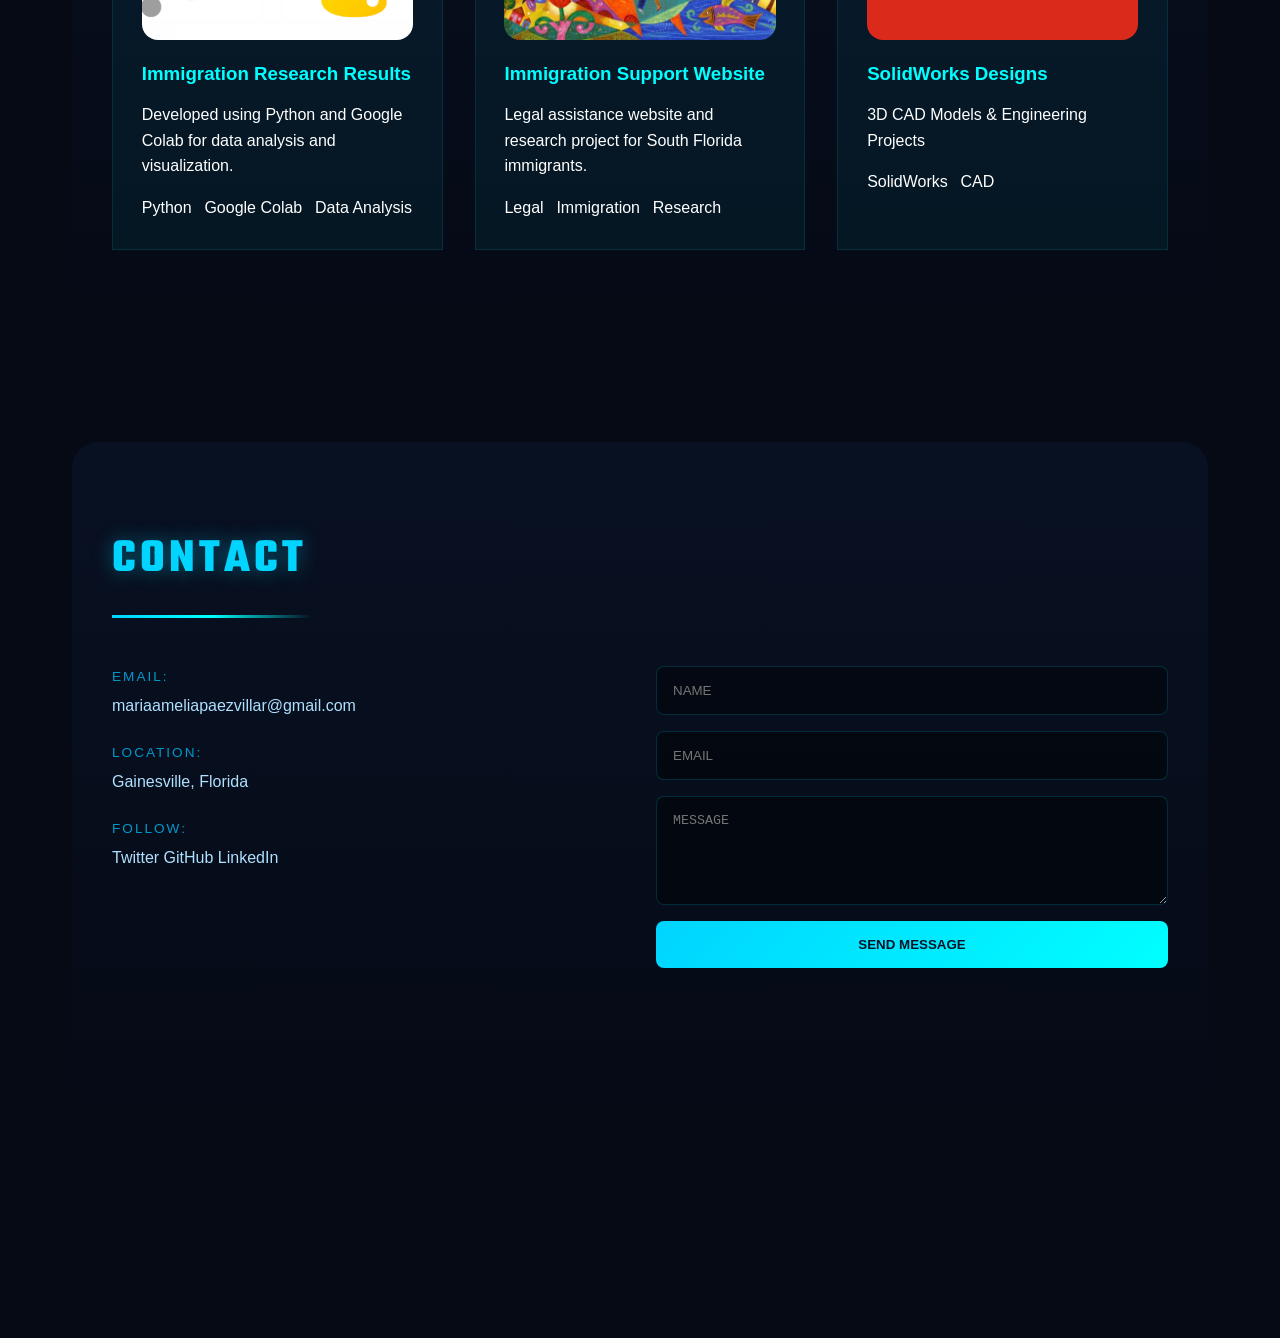
==== commit ce3fb96b: "Add files via upload" ====
--- a/index.html
+++ b/index.html
@@ -164,42 +164,30 @@
                 <div class="title-underline"></div>
             </div>
             <div class="portfolio-grid">
+                
                 <div class="portfolio-card">
-                    <div class="portfolio-image"></div>
-                    <div class="portfolio-info">
-                        <h3>Project One</h3>
-                        <p>A modern web application built with React and Node.js</p>
-                        <div class="portfolio-tags">
-                            <span>React</span>
-                            <span>Node.js</span>
-                        </div>
-                    </div>
-                </div>
+
+    <a href="research.pdf" target="_blank" style="text-decoration: none; color: inherit; display: block;">
+
+        <div class="portfolio-image" style="background-image: url('jupyter.png'); background-size: cover; background-position: center;"></div>
+
+        <div class="portfolio-info">
+            <h3>Immigration Research Results</h3>
+            <p>Developed using Python and Google Colab for data analysis and visualization.</p>
+
+            <div class="portfolio-tags">
+                <span>Python</span>
+                <span>Google Colab</span>
+                <span>Data Analysis</span>
+            </div>
+        </div>
+
+    </a>
+
+</div>
                 <div class="portfolio-card">
-                    <div class="portfolio-image"></div>
-                    <div class="portfolio-info">
-                        <h3>Project Two</h3>
-                        <p>An interactive UI design system for enterprise clients</p>
-                        <div class="portfolio-tags">
-                            <span>UI/UX</span>
-                            <span>Figma</span>
-                        </div>
-                    </div>
-                </div>
-                <div class="portfolio-card">
-                    <div class="portfolio-image"></div>
-                    <div class="portfolio-info">
-                        <h3>Project Three</h3>
-                        <p>Full-stack e-commerce platform with real-time features</p>
-                        <div class="portfolio-tags">
-                            <span>Full-Stack</span>
-                            <span>MongoDB</span>
-                        </div>
-                    </div>
-                </div>
-                <div class="portfolio-card">
-                    <a href="https://south-florida-imigration-protection.vercel.app/" target="_blank" style="text-decoration: none; color: inherit; display: block;">
-                        <div class="portfolio-image" style="background-image: url('C:\\Users\\maria\\my website\\sfip.jpg'); background-size: cover; background-position: center;"></div>
+                    <a href="South%20Florida%20Immigration%20Protection/index.html" target="_blank" style="text-decoration: none; color: inherit; display: block;">
+                        <div class="portfolio-image" style="background-image: url('sfip.jpg'); background-size: cover; background-position: center;"></div>
                         <div class="portfolio-info">
                             <h3>Immigration Support Website</h3>
                             <p>Legal assistance website and research project for South Florida immigrants.</p>
@@ -250,12 +238,34 @@
                         </div>
                     </div>
                 </div>
-                <form class="contact-form" id="contactForm">
-                    <input type="text" placeholder="NAME" required>
-                    <input type="email" placeholder="EMAIL" required>
-                    <textarea placeholder="MESSAGE" rows="5" required></textarea>
-                    <button type="submit" class="submit-btn">SEND MESSAGE</button>
-                </form>
+                <form class="contact-form" id="contactForm" action="https://formspree.io/f/mdabwlwo" method="POST">
+
+    <input 
+        type="text" 
+        name="name"
+        placeholder="NAME" 
+        required
+    >
+
+    <input 
+        type="email" 
+        name="email"
+        placeholder="EMAIL" 
+        required
+    >
+
+    <textarea 
+        name="message"
+        placeholder="MESSAGE" 
+        rows="5" 
+        required
+    ></textarea>
+
+    <button type="submit" class="submit-btn">
+        SEND MESSAGE
+    </button>
+
+</form>
             </div>
         </section>
     </div>
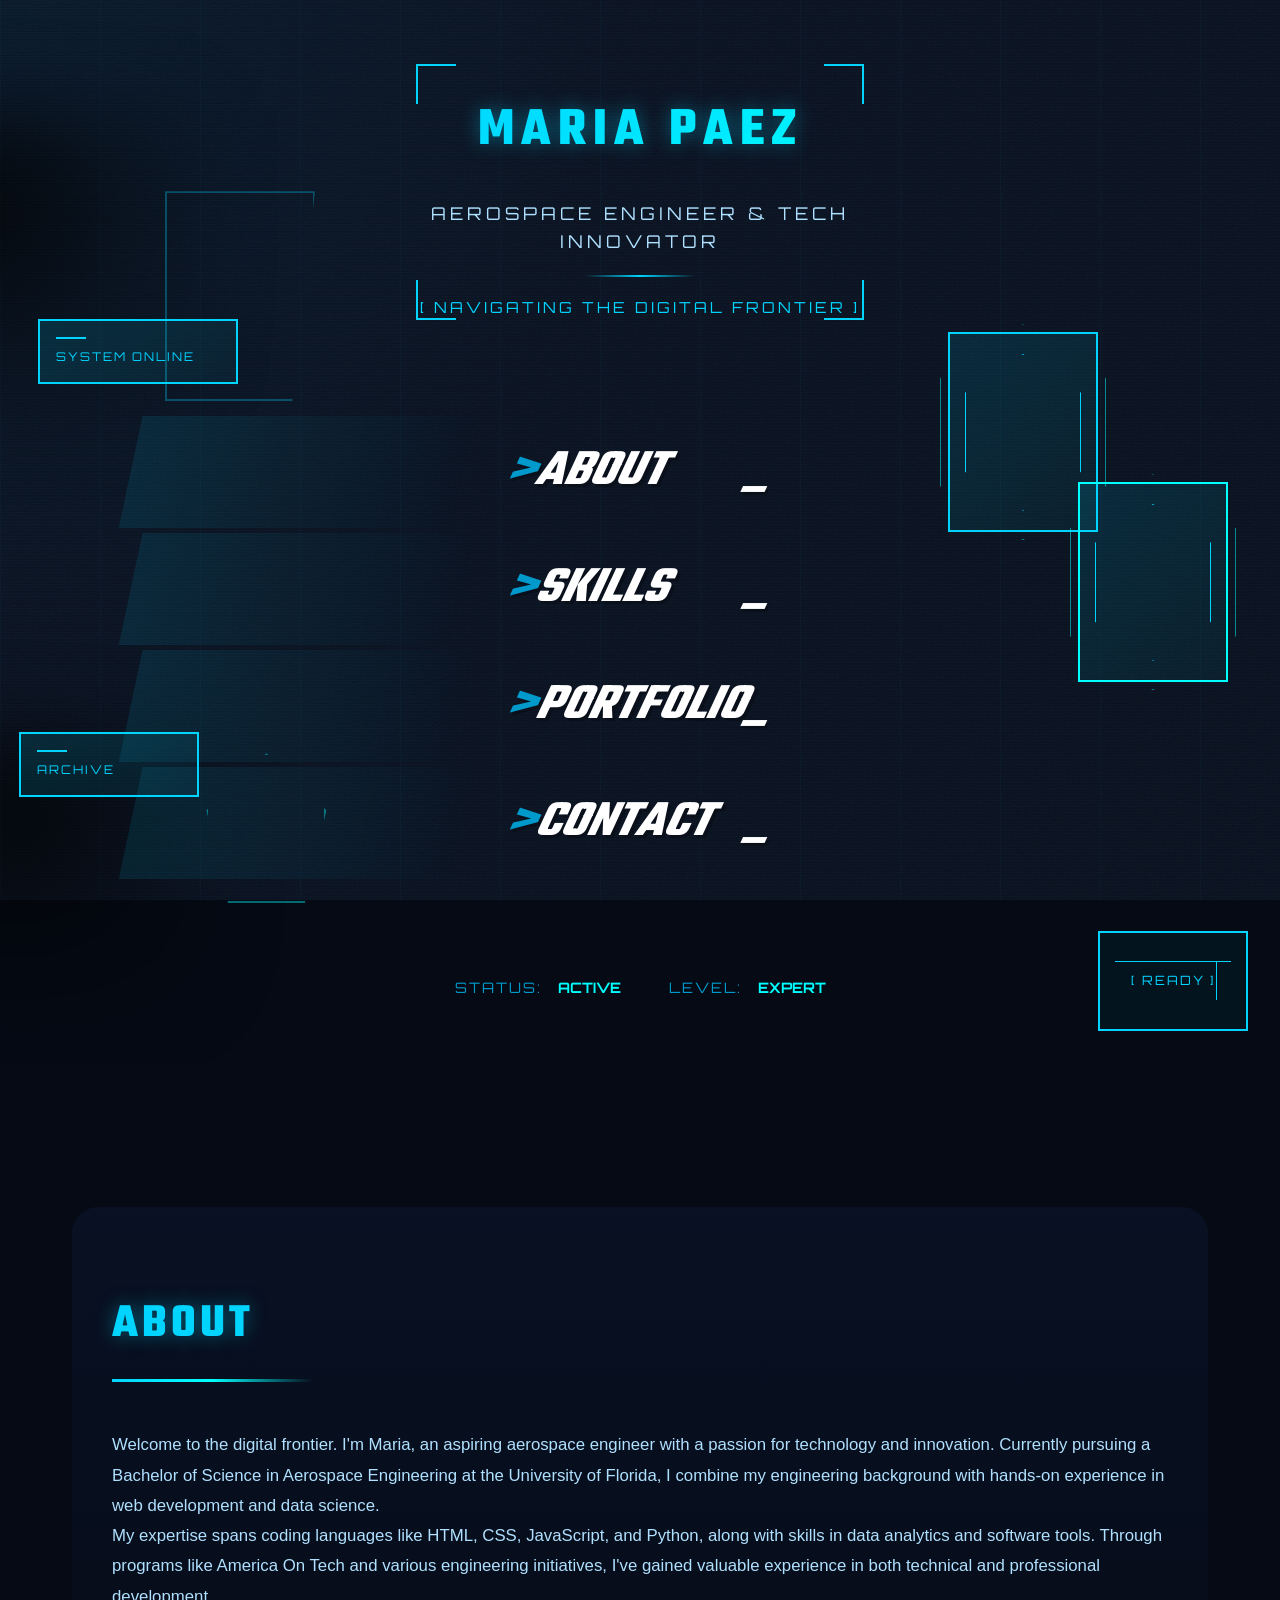
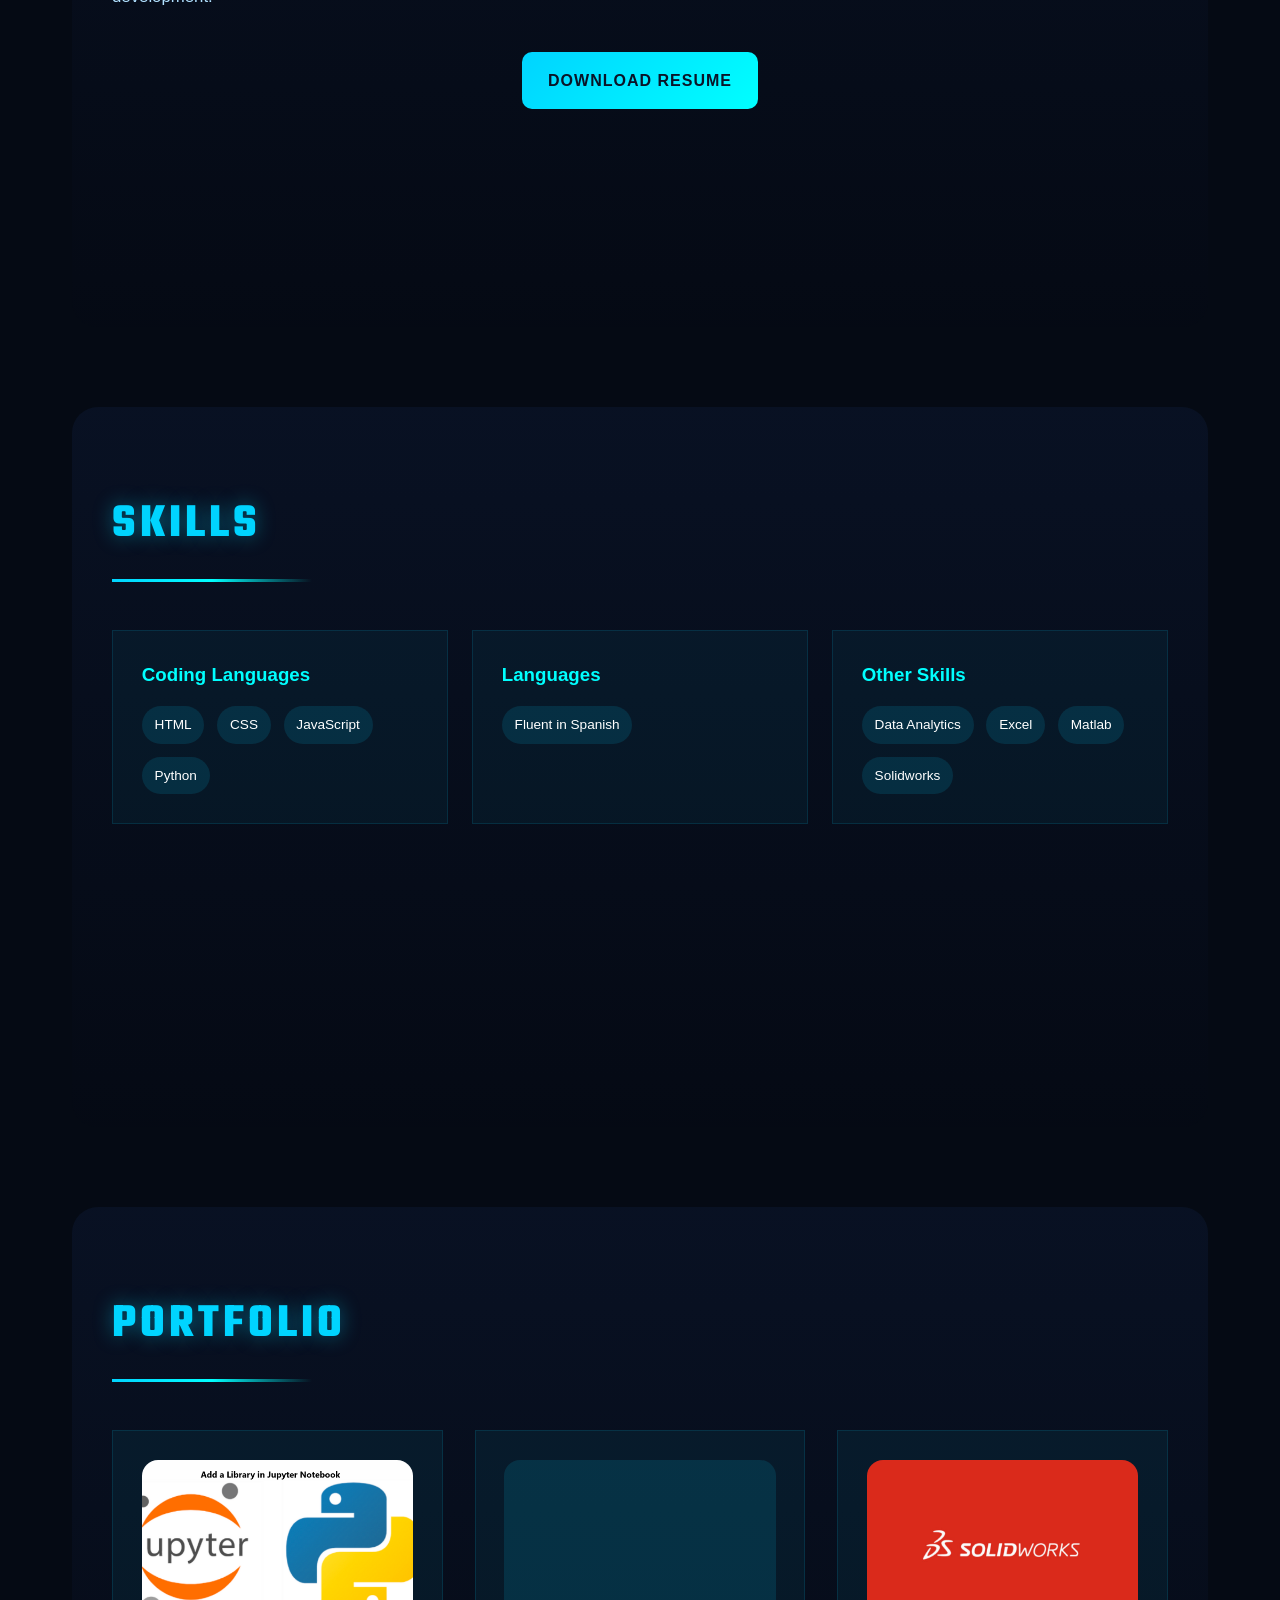
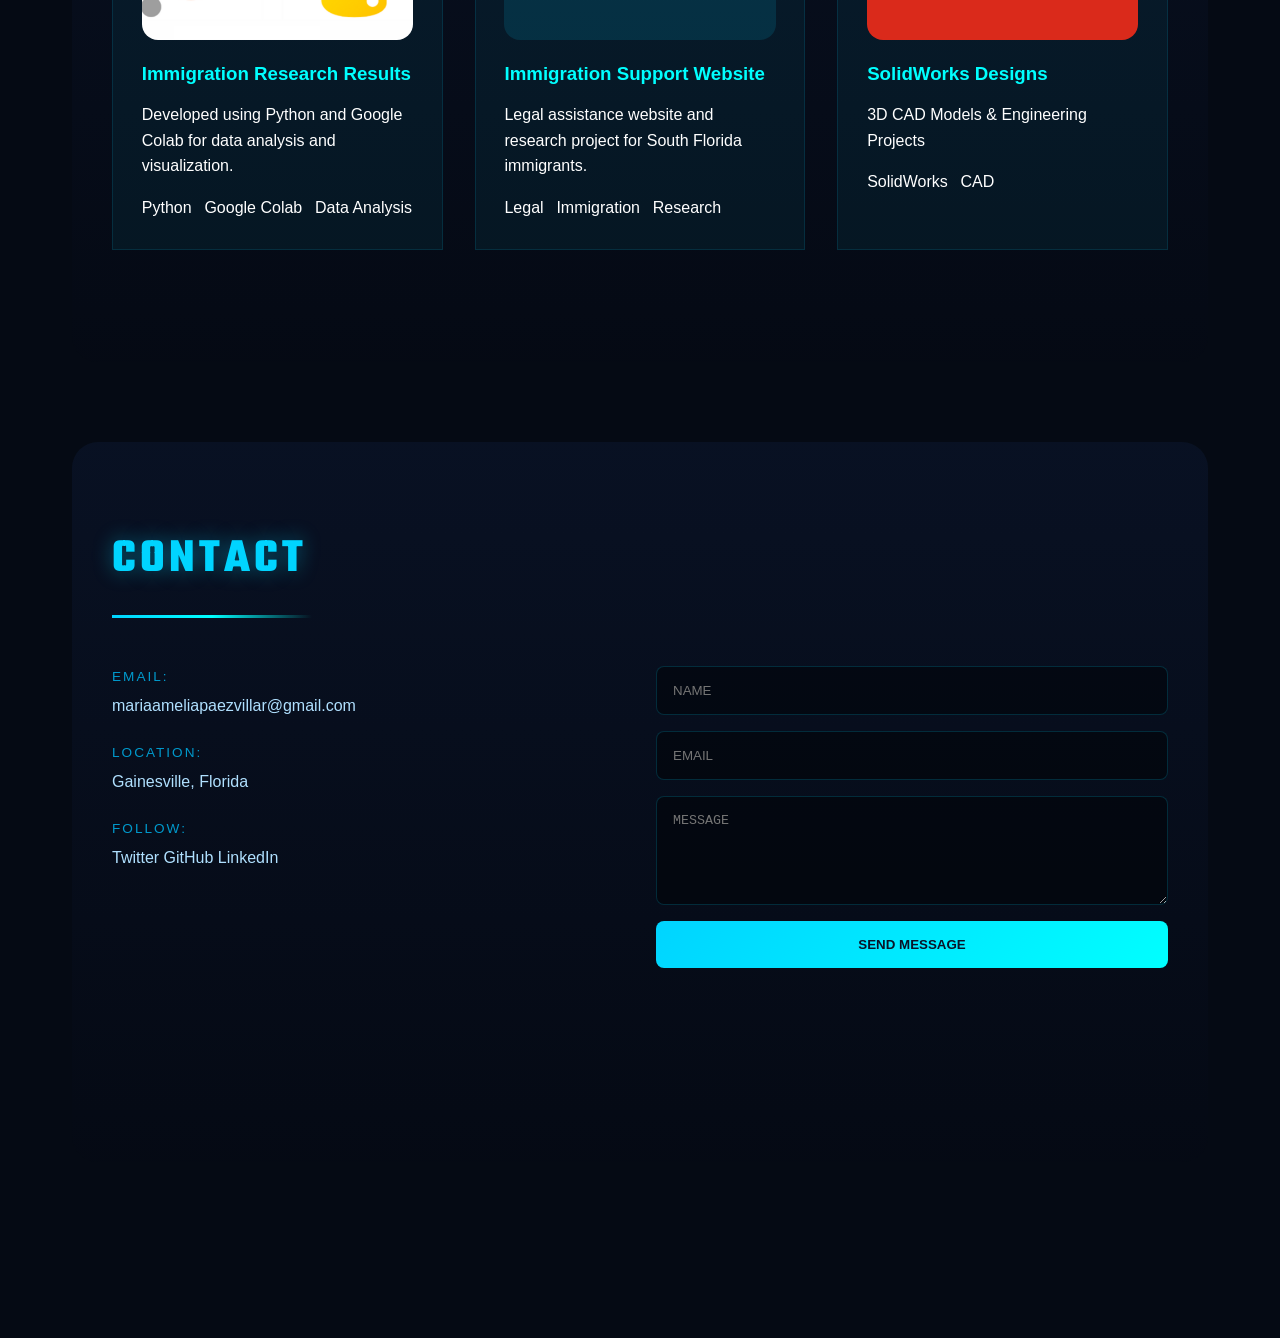
==== commit c21de752: "Add files via upload" ====
--- a/index.html
+++ b/index.html
@@ -186,8 +186,8 @@
 
 </div>
                 <div class="portfolio-card">
-                    <a href="South%20Florida%20Immigration%20Protection/index.html" target="_blank" style="text-decoration: none; color: inherit; display: block;">
-                        <div class="portfolio-image" style="background-image: url('sfip.jpg'); background-size: cover; background-position: center;"></div>
+                    <a href="https://south-florida-imigration-protection.vercel.app/" target="_blank" style="text-decoration: none; color: inherit; display: block;">
+                        <div class="portfolio-image" style="background-image: url('South%20Florida%20Immigration%20Protection/thumbnail.jpg'); background-size: cover; background-position: center;"></div>
                         <div class="portfolio-info">
                             <h3>Immigration Support Website</h3>
                             <p>Legal assistance website and research project for South Florida immigrants.</p>
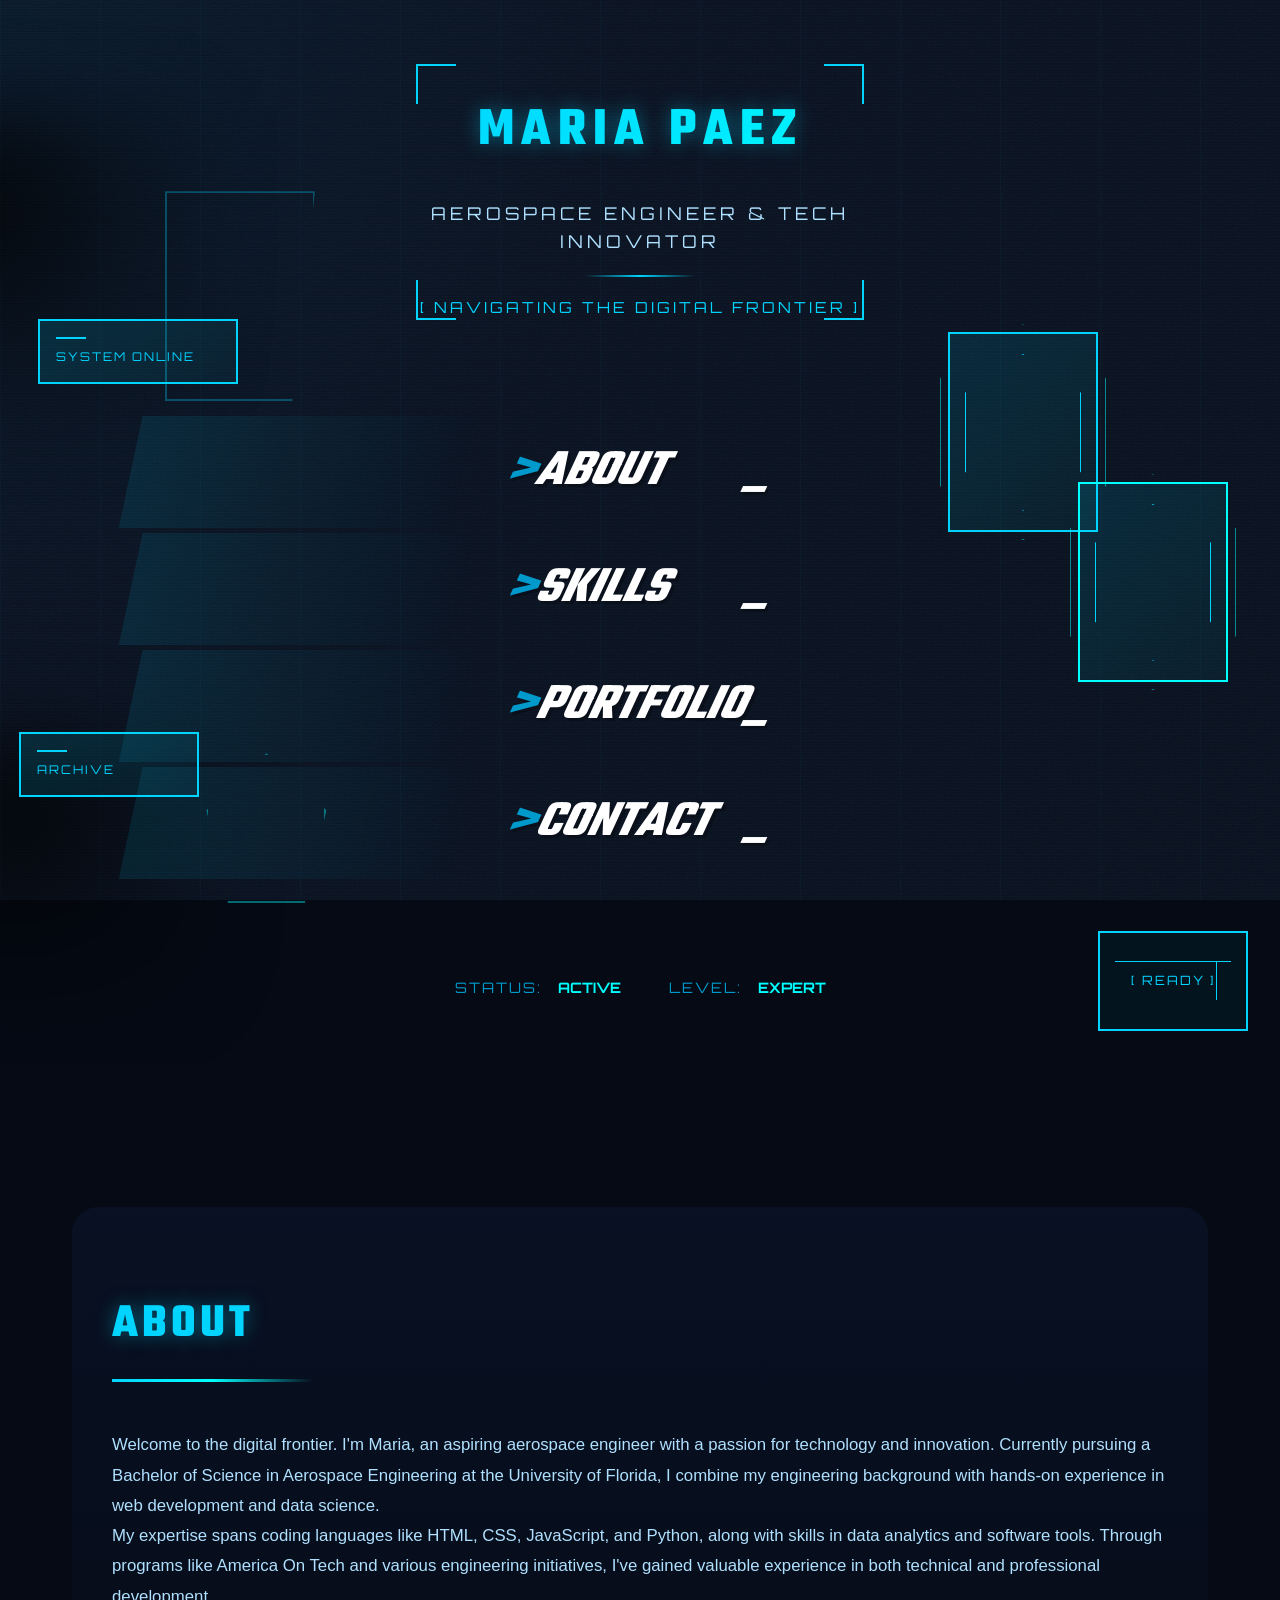
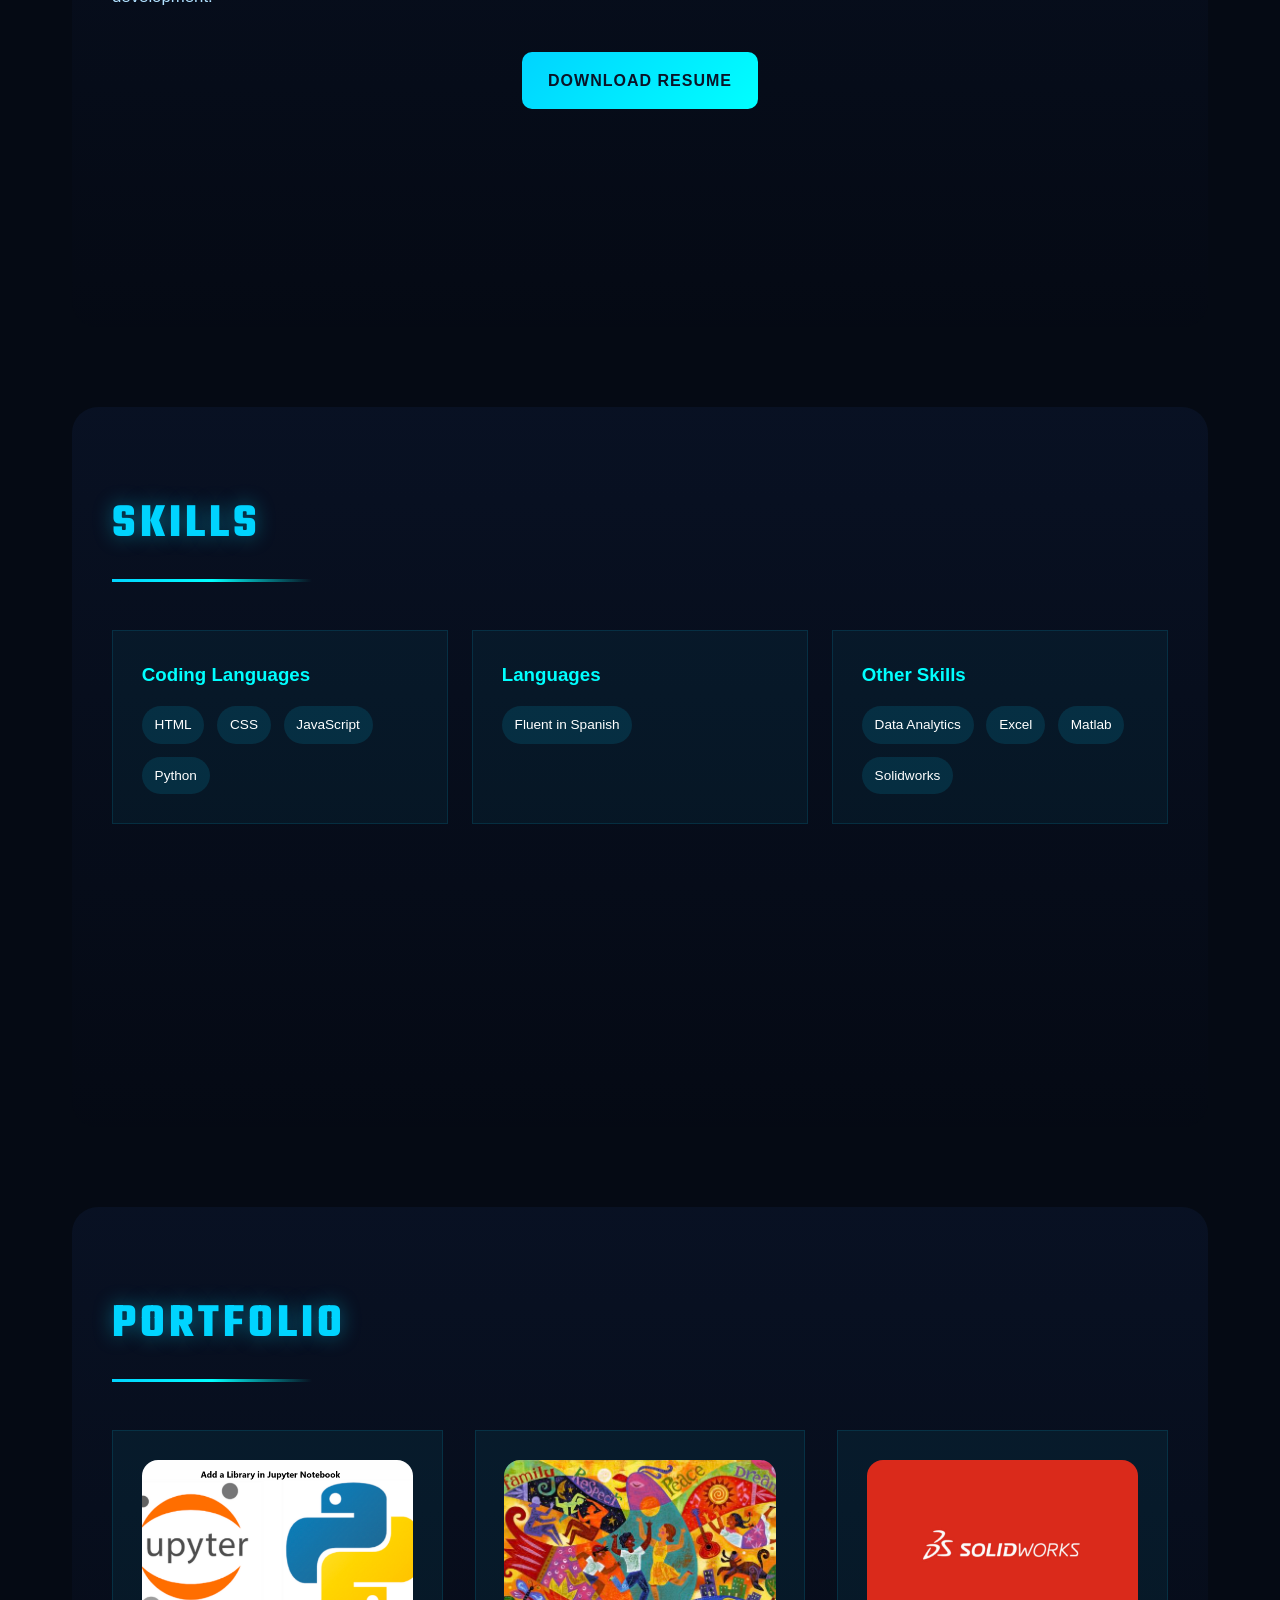
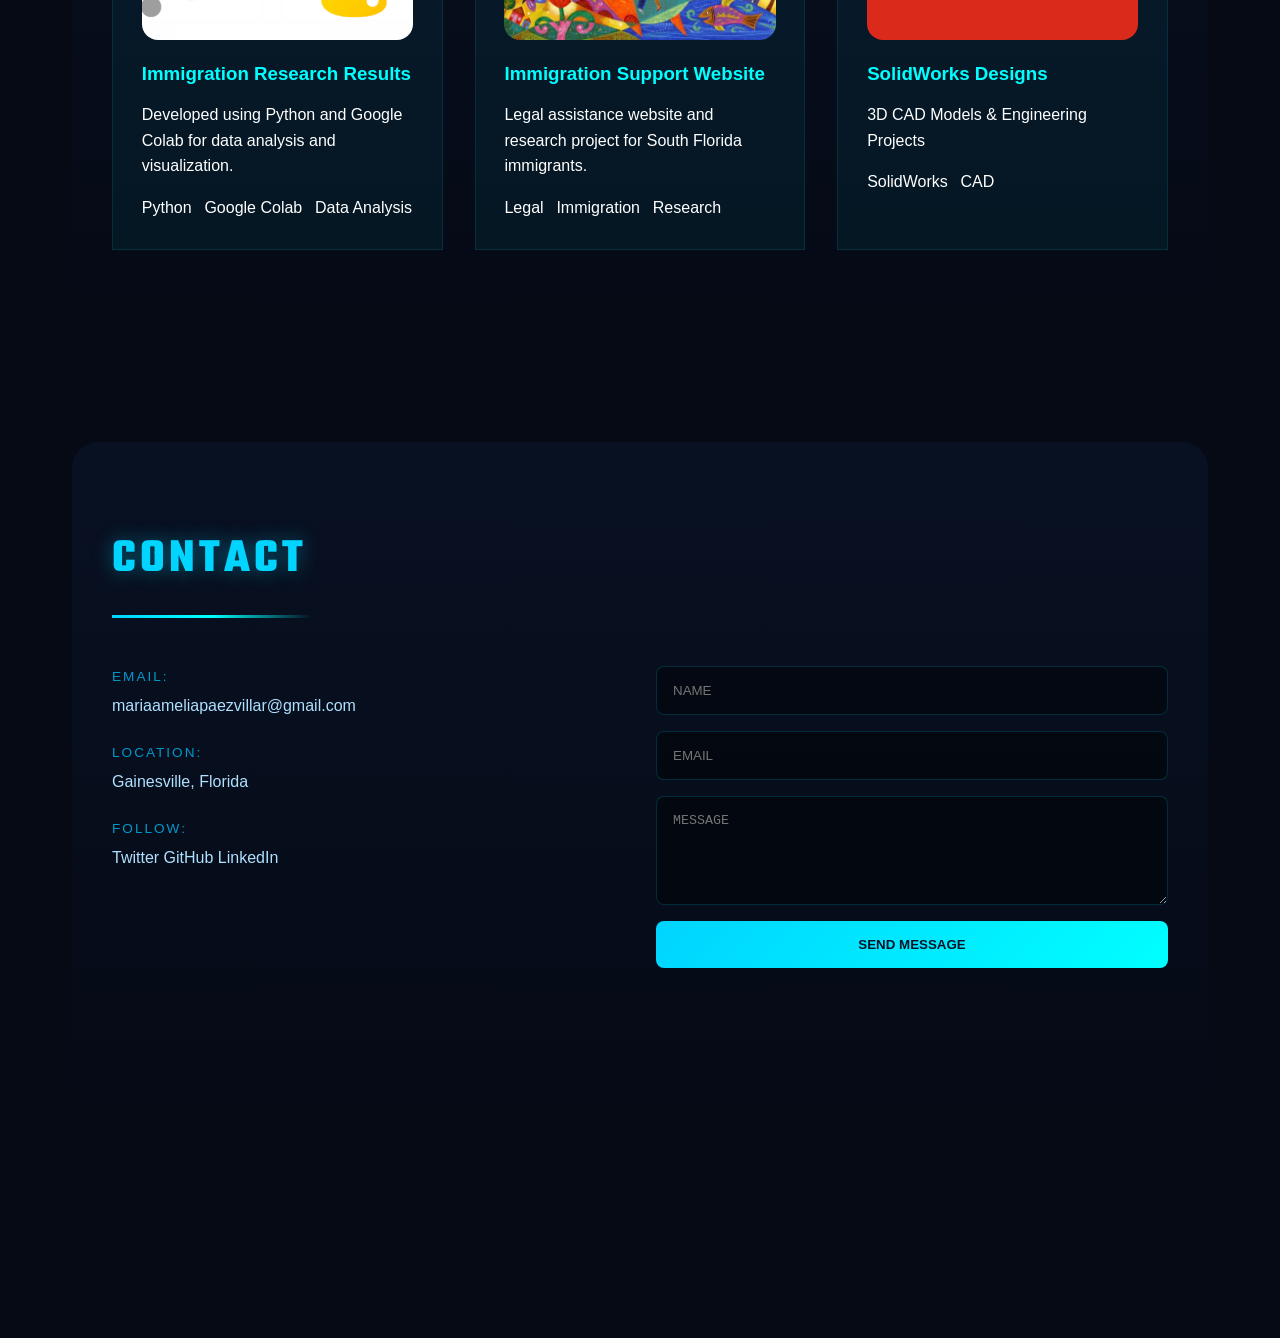
==== commit feb20569: "Add files via upload" ====
--- a/index.html
+++ b/index.html
@@ -187,7 +187,7 @@
 </div>
                 <div class="portfolio-card">
                     <a href="https://south-florida-imigration-protection.vercel.app/" target="_blank" style="text-decoration: none; color: inherit; display: block;">
-                        <div class="portfolio-image" style="background-image: url('South%20Florida%20Immigration%20Protection/thumbnail.jpg'); background-size: cover; background-position: center;"></div>
+                        <div class="portfolio-image" style="background-image: url('sfip.jpg'); background-size: cover; background-position: center;"></div>
                         <div class="portfolio-info">
                             <h3>Immigration Support Website</h3>
                             <p>Legal assistance website and research project for South Florida immigrants.</p>
